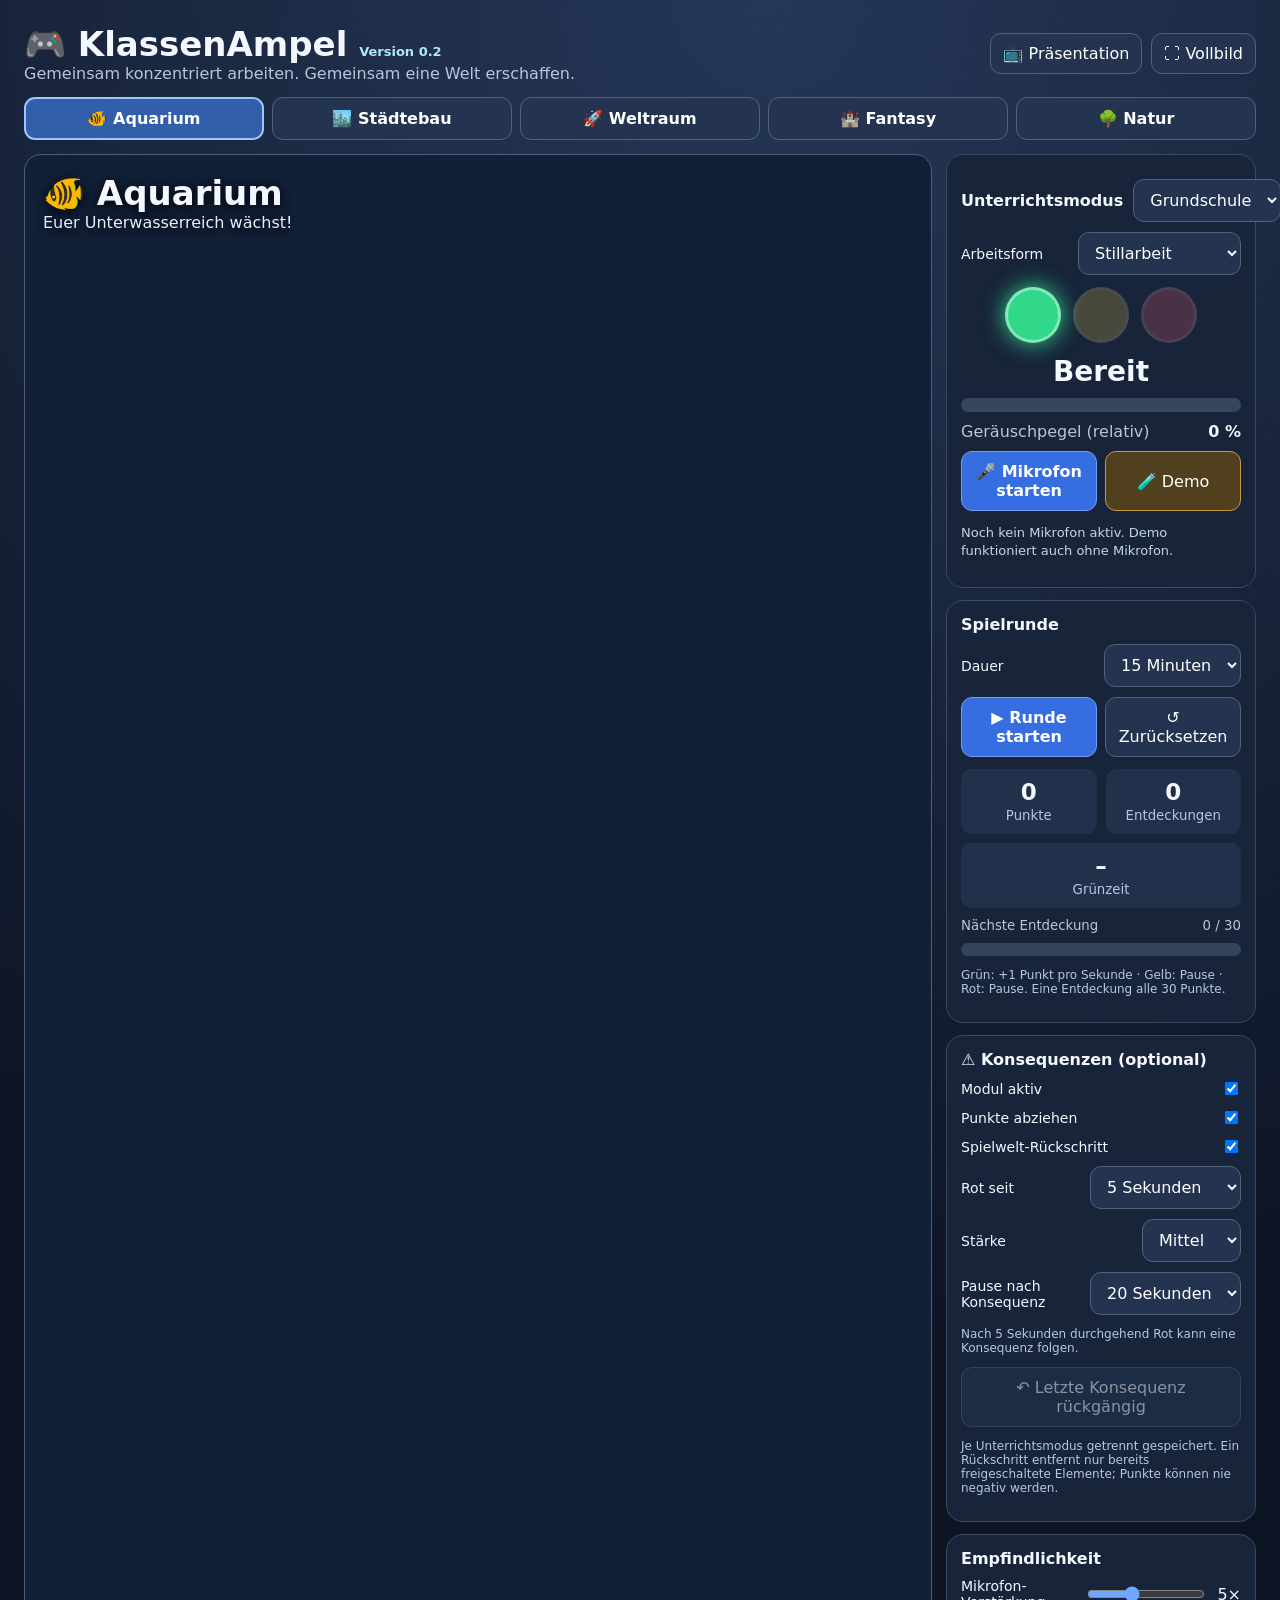
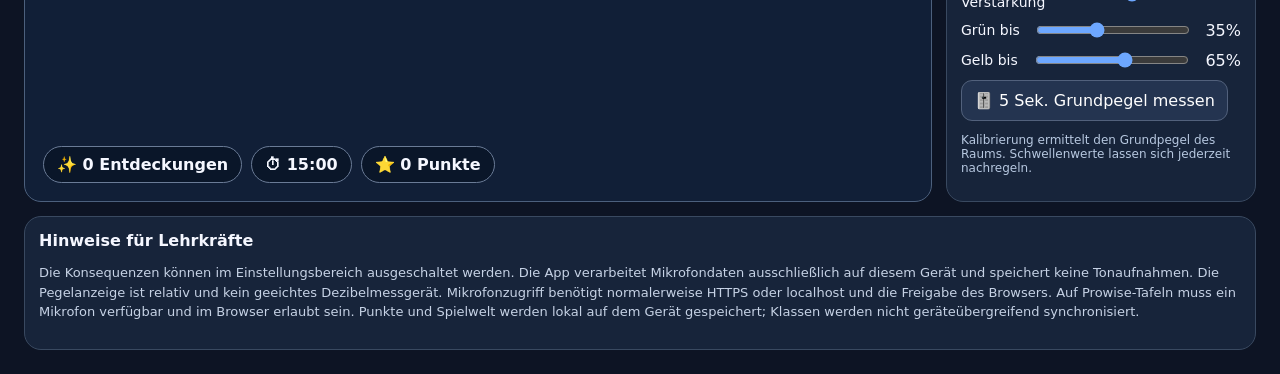
==== index.html @ 2726c71e "Add files via upload" ====
<!doctype html><html lang="de"><head><meta charset="utf-8"><meta name="viewport" content="width=device-width,initial-scale=1,viewport-fit=cover"><meta name="theme-color" content="#101a2e"><title>KlassenAmpel 0.3 – Spielwelten & Konsequenzen</title><style>
:root{font-family:system-ui,-apple-system,Segoe UI,sans-serif;color:#f5f7ff;background:#0d1424}*{box-sizing:border-box}body{margin:0;min-height:100vh;background:radial-gradient(circle at 60% 0%,#253757,#0d1424 65%)}button,select,input{font:inherit}button,select{background:#243450;border:1px solid #52617c;color:white;border-radius:11px;padding:10px 12px;cursor:pointer}button:hover{background:#34496d}button:focus-visible,select:focus-visible,input:focus-visible{outline:3px solid #f6d56d}button.primary{background:#366de0;border-color:#729cf8;font-weight:750}button:disabled{opacity:.5;cursor:default}header{display:flex;gap:12px;align-items:center;justify-content:space-between;flex-wrap:wrap;margin-bottom:14px}h1{margin:0;font-size:clamp(23px,3vw,34px)}small,.muted{color:#b8c5db}.shell{max-width:1500px;margin:auto;padding:clamp(10px,2vw,24px)}.toolbar,.settings,.stats{display:flex;align-items:center;gap:9px;flex-wrap:wrap}.panel{background:#17243a;border:1px solid #394960;border-radius:17px;padding:14px}.layout{display:grid;grid-template-columns:minmax(0,1fr) 310px;gap:14px}.world{position:relative;min-height:440px;overflow:hidden;background:#111f37;border-radius:17px;border:1px solid #4c607d}.world canvas{width:100%;height:100%;position:absolute;inset:0}.overlay{position:absolute;inset:0;pointer-events:none;display:flex;justify-content:space-between;flex-direction:column;padding:18px}.world-title{font-weight:800;font-size:clamp(20px,3vw,34px);text-shadow:0 2px 12px #000}.world-sub{color:#e6edff;text-shadow:0 2px 8px #000}.hud{display:flex;gap:9px;flex-wrap:wrap}.pill{background:#091527d9;border:1px solid #6a7b96;border-radius:99px;padding:8px 13px;font-weight:700}.signal{height:14px;border-radius:20px;background:#35465f;overflow:hidden;margin:10px 0}.signal>div{height:100%;width:0%;background:#39d48d;transition:width .25s,background .25s}.lights{display:flex;gap:12px;justify-content:center;margin:12px 0}.light{height:56px;width:56px;border-radius:50%;opacity:.22;border:3px solid #ffffff66}.light.active{opacity:1;box-shadow:0 0 22px currentColor}.green{background:#31d88a;color:#31d88a}.yellow{background:#f5c447;color:#f5c447}.red{background:#ff6474;color:#ff6474}.big{font-size:28px;font-weight:850;text-align:center;margin:6px 0}.row{display:flex;justify-content:space-between;gap:10px;align-items:center;margin:10px 0}.row label{font-size:14px}.row input[type=range]{width:55%;accent-color:#6da7ff}.row select{max-width:62%}.side{display:flex;flex-direction:column;gap:12px}.stat{background:#21314b;border-radius:10px;padding:10px;flex:1;min-width:90px;text-align:center}.stat b{font-size:23px;display:block}.progress{height:13px;background:#34445f;border-radius:20px;overflow:hidden}.progress div{height:100%;background:linear-gradient(90deg,#3acfa3,#f3d16b);transition:width .3s}.footer{margin-top:14px}.notice{font-size:13px;color:#c6d2e5;line-height:1.5}.hidden{display:none!important}.mode-tag{font-size:13px;color:#aee8ff}.flex{display:flex;gap:8px;flex-wrap:wrap}.flex>*{flex:1}#micState{font-size:13px;line-height:1.4;color:#c5d4e9}.demo{background:#51401e;border-color:#c69a45}.world-choices{display:grid;grid-template-columns:repeat(5,minmax(0,1fr));gap:8px;margin-bottom:14px}.world-choices button{padding:10px 5px;font-weight:700}.world-choices button.selected{background:#325eaa;border:2px solid #9dc6ff}.hint{font-size:12px;color:#b7c8e0}body.projector .shell{max-width:none}body.projector .side,body.projector .world-choices,body.projector header .muted,body.projector .footer{display:none}body.projector .layout{grid-template-columns:1fr}body.projector .world{height:calc(100vh - 140px);min-height:320px}body.projector header{margin-bottom:10px}@media(max-width:800px){.layout{grid-template-columns:1fr}.world{min-height:420px}.world-choices{grid-template-columns:repeat(3,1fr)}.shell{padding:10px}}@media(max-width:440px){.world{min-height:340px}.world-choices{grid-template-columns:repeat(2,1fr)}.light{height:43px;width:43px}.panel{padding:11px}}
</style></head><body><main class="shell"><header><div><h1>🎮 KlassenAmpel <span class="mode-tag">Version 0.2</span></h1><div class="muted">Gemeinsam konzentriert arbeiten. Gemeinsam eine Welt erschaffen.</div></div><div class="toolbar"><button id="projector">📺 Präsentation</button><button id="fullscreen">⛶ Vollbild</button></div></header>
<nav class="world-choices" aria-label="Spielwelt wählen"><button data-world="aquarium">🐠 Aquarium</button><button data-world="city">🏙️ Städtebau</button><button data-world="space">🚀 Weltraum</button><button data-world="fantasy">🏰 Fantasy</button><button data-world="nature">🌳 Natur</button></nav>
<div class="layout"><section class="world" aria-label="Animierte Spielwelt"><canvas id="scene"></canvas><div class="overlay"><div><div class="world-title" id="worldTitle">🐠 Aquarium</div><div class="world-sub" id="worldDesc">Euer Unterwasserreich wächst!</div></div><div class="hud"><div class="pill" id="worldProgress">✨ 0 Entdeckungen</div><div class="pill" id="timeLeft">⏱ 15:00</div><div class="pill" id="pointsBadge">⭐ 0 Punkte</div></div></div></section>
<aside class="side"><section class="panel"><div class="row"><strong>Unterrichtsmodus</strong><select id="age"><option value="primary">Grundschule</option><option value="college">Berufskolleg</option></select></div><div class="row"><label for="work">Arbeitsform</label><select id="work"><option value="silent">Stillarbeit</option><option value="pair">Partnerarbeit</option><option value="group">Gruppenarbeit</option></select></div><div class="lights" aria-label="Lautstärkeampel"><div class="light green active" id="green"></div><div class="light yellow" id="yellow"></div><div class="light red" id="red"></div></div><div class="big" id="status" aria-live="polite">Bereit</div><div class="signal"><div id="meter"></div></div><div class="row"><span class="muted">Geräuschpegel (relativ)</span><strong id="level">0 %</strong></div><div class="flex"><button class="primary" id="start">🎤 Mikrofon starten</button><button id="demo" class="demo">🧪 Demo</button></div><p id="micState">Noch kein Mikrofon aktiv. Demo funktioniert auch ohne Mikrofon.</p></section>
<section class="panel"><strong>Spielrunde</strong><div class="row"><label for="duration">Dauer</label><select id="duration"><option value="5">5 Minuten</option><option value="10">10 Minuten</option><option value="15" selected>15 Minuten</option><option value="20">20 Minuten</option><option value="30">30 Minuten</option><option value="45">45 Minuten</option><option value="60">60 Minuten</option></select></div><div class="flex"><button class="primary" id="play">▶ Runde starten</button><button id="reset">↺ Zurücksetzen</button></div><div class="stats" style="margin-top:12px"><div class="stat"><b id="score">0</b><small>Punkte</small></div><div class="stat"><b id="items">0</b><small>Entdeckungen</small></div><div class="stat"><b id="greenPct">–</b><small>Grünzeit</small></div></div><div class="row"><small>Nächste Entdeckung</small><small id="next">0 / 30</small></div><div class="progress"><div id="progress"></div></div><p class="hint">Grün: +1 Punkt pro Sekunde · Gelb: Pause · Rot: Pause. Eine Entdeckung alle 30 Punkte.</p></section>
<section class="panel"><strong>⚠️ Konsequenzen (optional)</strong><div class="row"><label for="penEnabled">Modul aktiv</label><input type="checkbox" id="penEnabled" checked></div><div class="row"><label for="penPoints">Punkte abziehen</label><input type="checkbox" id="penPoints" checked></div><div class="row"><label for="penWorld">Spielwelt-Rückschritt</label><input type="checkbox" id="penWorld" checked></div><div class="row"><label for="penDelay">Rot seit</label><select id="penDelay"><option value="3">3 Sekunden</option><option value="5" selected>5 Sekunden</option><option value="10">10 Sekunden</option></select></div><div class="row"><label for="penStrength">Stärke</label><select id="penStrength"><option value="mild">Mild</option><option value="medium" selected>Mittel</option><option value="strong">Streng</option></select></div><div class="row"><label for="penCooldown">Pause nach Konsequenz</label><select id="penCooldown"><option value="10">10 Sekunden</option><option value="20" selected>20 Sekunden</option><option value="30">30 Sekunden</option></select></div><p class="hint" id="penStatus" aria-live="polite">Nach 5 Sekunden Rot kann eine Konsequenz folgen.</p><button id="undoPenalty" disabled>↶ Letzte Konsequenz rückgängig</button><p class="hint">Je Unterrichtsmodus getrennt gespeichert. Ein Rückschritt entfernt nur bereits freigeschaltete Elemente; Punkte können nie negativ werden.</p></section><section class="panel"><strong>Empfindlichkeit</strong><div class="row"><label for="sensitivity">Mikrofon-Verstärkung</label><input id="sensitivity" type="range" min="1" max="12" step=".5" value="5"><span id="sensVal">5×</span></div><div class="row"><label for="threshold">Grün bis</label><input id="threshold" type="range" min="10" max="75" value="35"><span id="thVal">35%</span></div><div class="row"><label for="yellowLimit">Gelb bis</label><input id="yellowLimit" type="range" min="20" max="95" value="65"><span id="yellowVal">65%</span></div><button id="calibrate">🎚️ 5 Sek. Grundpegel messen</button><p class="hint" id="calibration">Kalibrierung ermittelt den Grundpegel des Raums. Schwellenwerte lassen sich jederzeit nachregeln.</p></section></aside></div>
<div class="footer panel"><strong>Hinweise für Lehrkräfte</strong><p class="notice">Die Konsequenzen können im Einstellungsbereich ausgeschaltet werden. Die App verarbeitet Mikrofondaten ausschließlich auf diesem Gerät und speichert keine Tonaufnahmen. Die Pegelanzeige ist relativ und kein geeichtes Dezibelmessgerät. Mikrofonzugriff benötigt normalerweise HTTPS oder localhost und die Freigabe des Browsers. Auf Prowise-Tafeln muss ein Mikrofon verfügbar und im Browser erlaubt sein. Punkte und Spielwelt werden lokal auf dem Gerät gespeichert; Klassen werden nicht geräteübergreifend synchronisiert.</p></div></main>
<script>
(()=>{'use strict';const $=id=>document.getElementById(id);const names={aquarium:['🐠 Aquarium','Euer Unterwasserreich wächst!'],city:['🏙️ Städtebau','Errichtet gemeinsam eine Stadt!'],space:['🚀 Weltraum','Erkundet die Galaxie!'],fantasy:['🏰 Fantasy','Baut ein magisches Königreich!'],nature:['🌳 Natur','Lasst einen Wald entstehen!']};const symbols={aquarium:['🐟','🐠','🪸','🐡','🐚','🪼','🐬','🦀'],city:['🏠','🏢','🏬','🏡','🏭','🏫','🏥','🏙️'],space:['⭐','🪐','🚀','🛰️','🌕','☄️','👽','🌟'],fantasy:['🌲','🏰','🧙','🐉','🦄','🗡️','🛡️','✨'],nature:['🌱','🌷','🌳','🍄','🦋','🐿️','🌻','🦊']};let state={world:'aquarium',age:'primary',work:'silent',score:0,remaining:900,running:false,level:0,signal:'green',greenSeconds:0,elapsed:0};try{const saved=JSON.parse(localStorage.getItem('klassenampel-v02')||'{}');if(names[saved.world])state.world=saved.world;if(['primary','college'].includes(saved.age))state.age=saved.age;if(['silent','pair','group'].includes(saved.work))state.work=saved.work;if(Number.isFinite(saved.score)&&saved.score>=0)state.score=Math.min(999999,saved.score)}catch{}let penaltyProfiles={primary:{},college:{}};try{const x=JSON.parse(localStorage.getItem('klassenampel-penalties-v03')||'{}');for(const k of ['primary','college'])if(x[k]&&typeof x[k]==='object')penaltyProfiles[k]=x[k]}catch{}let redDuration=0,cooldownLeft=0,lastPenalty=null;const penIds=['penEnabled','penPoints','penWorld','penDelay','penStrength','penCooldown'];function penConfig(){return {enabled:$('penEnabled').checked,points:$('penPoints').checked,world:$('penWorld').checked,delay:+$('penDelay').value,strength:$('penStrength').value,cooldown:+$('penCooldown').value}}function loadPenalty(){const p={enabled:true,points:true,world:true,delay:5,strength:'medium',cooldown:20,...penaltyProfiles[state.age]};$('penEnabled').checked=p.enabled;$('penPoints').checked=p.points;$('penWorld').checked=p.world;$('penDelay').value=String(p.delay);$('penStrength').value=p.strength;$('penCooldown').value=String(p.cooldown);redDuration=0;cooldownLeft=0;updatePenaltyStatus()}function updatePenaltyStatus(){const p=penConfig();$('penStatus').textContent=!p.enabled?'Konsequenzen ausgeschaltet.':cooldownLeft>0?'Schutzpause: '+Math.ceil(cooldownLeft)+' Sekunden':redDuration>0?'Rot seit '+redDuration.toFixed(1)+' / '+p.delay+' Sekunden':'Nach '+p.delay+' Sekunden durchgehend Rot kann eine Konsequenz folgen.';$('undoPenalty').disabled=!lastPenalty}function applyPenalty(){const p=penConfig();if(!p.enabled||(!p.points&&!p.world))return;const old=state.score;const amount={mild:5,medium:15,strong:30}[p.strength]||15;let loss=0;if(p.points)loss+=amount;if(p.world){const target=Math.floor(old/30);if(target>0)loss=Math.max(loss,old-(target-1)*30-29)}state.score=Math.max(0,old-loss);lastPenalty={before:old,after:state.score,world:state.world};$('penStatus').textContent='Konsequenz: −'+(old-state.score)+' Punkte';save();update()}let stream,ctx,analyser,buffer,source,demo=false,calibrating=false,calibrationValues=[],base=0,last=performance.now(),drawTime=0;const canvas=$('scene'),g=canvas.getContext('2d');function save(){try{localStorage.setItem('klassenampel-v02',JSON.stringify({world:state.world,age:state.age,work:state.work,score:state.score}))}catch{}}function clamp(n,a,b){return Math.max(a,Math.min(b,n))}function secs(s){s=Math.max(0,Math.ceil(s));return String(Math.floor(s/60)).padStart(2,'0')+':'+String(s%60).padStart(2,'0')}function thresholds(){const a=+$('threshold').value,b=+$('yellowLimit').value;return [Math.min(a,b-1),Math.max(b,a+1)]}function statusFor(l){const [a,b]=thresholds();return l<a?'green':l<b?'yellow':'red'}function setWorld(w){state.world=w;document.querySelectorAll('[data-world]').forEach(b=>{b.classList.toggle('selected',b.dataset.world===w);b.setAttribute('aria-pressed',b.dataset.world===w)});$('worldTitle').textContent=names[w][0];$('worldDesc').textContent=names[w][1];save();update()}function update(){let n=Math.floor(state.score/30),mod=state.score%30;$('score').textContent=state.score;$('items').textContent=n;$('pointsBadge').textContent='⭐ '+state.score+' Punkte';$('worldProgress').textContent='✨ '+n+' Entdeckungen';$('timeLeft').textContent='⏱ '+secs(state.remaining);$('next').textContent=mod+' / 30';$('progress').style.width=(mod/30*100)+'%';$('greenPct').textContent=state.elapsed?Math.round(state.greenSeconds/state.elapsed*100)+'%':'–';$('level').textContent=Math.round(state.level)+' %';$('meter').style.width=state.level+'%';$('meter').style.background=state.signal==='green'?'#31d88a':state.signal==='yellow'?'#f5c447':'#ff6474';['green','yellow','red'].forEach(c=>$(c).classList.toggle('active',state.signal===c));$('status').textContent=!demo&&!analyser?'Bereit':state.signal==='green'?'🟢 Gut so!':state.signal==='yellow'?'🟡 Etwas leiser':'🔴 Zu laut';$('play').textContent=state.running?'⏸ Pause':'▶ Runde starten'}function resize(){const r=canvas.getBoundingClientRect(),d=Math.min(devicePixelRatio||1,2);canvas.width=Math.max(1,Math.round(r.width*d));canvas.height=Math.max(1,Math.round(r.height*d));g.setTransform(d,0,0,d,0,0)}new ResizeObserver(resize).observe(canvas);function emoji(str,x,y,size,alpha=1){g.save();g.globalAlpha=alpha;g.font=size+'px "Apple Color Emoji","Segoe UI Emoji",sans-serif';g.textAlign='center';g.textBaseline='middle';g.fillText(str,x,y);g.restore()}function scene(t){const w=canvas.clientWidth,h=canvas.clientHeight;if(!w||!h)return;const theme=state.world,grad=g.createLinearGradient(0,0,0,h);const colors={aquarium:['#045d87','#052344'],city:['#4b72a4','#152039'],space:['#080d30','#1c1b4b'],fantasy:['#6572a4','#27375b'],nature:['#85b9c5','#226b5e']}[theme];grad.addColorStop(0,colors[0]);grad.addColorStop(1,colors[1]);g.fillStyle=grad;g.fillRect(0,0,w,h);const items=Math.min(65,Math.floor(state.score/30));if(theme==='aquarium'){g.fillStyle='#c8a978';g.fillRect(0,h*.87,w,h*.13);for(let i=0;i<22;i++){let x=(i*89+37)%w,y=(i*57+t*.018)%h;g.fillStyle='#b8e6ff45';g.beginPath();g.arc(x,h-y,3+(i%4),0,7);g.fill()}for(let i=0;i<items;i++){let x=35+(i*117)%(Math.max(80,w-70)),y=h*.22+((i*73)%(Math.max(70,h*.57)));emoji(symbols.aquarium[i%8],x+Math.sin(t*.001+i)*10,y+Math.cos(t*.0013+i)*6,27+(i%3)*7)}}else if(theme==='city'){g.fillStyle='#263d4d';g.fillRect(0,h*.83,w,h*.17);g.fillStyle='#48596a';g.fillRect(0,h*.91,w,18);for(let i=0;i<items;i++){let cols=Math.max(2,Math.floor(w/76)),x=42+(i%cols)*(w-84)/cols,y=h*.78-Math.floor(i/cols)*56;emoji(symbols.city[i%8],x,y,42)}for(let i=0;i<6;i++)emoji('☁️',(i*197+t*.009)%(w+100)-50,60+i%3*42,30,.65)}else if(theme==='space'){for(let i=0;i<95;i++){let x=(i*137.51)%w,y=(i*73.73)%h;g.fillStyle='rgba(255,255,255,'+(.25+.5*(.5+.5*Math.sin(t*.002+i)))+')';g.fillRect(x,y,i%9===0?2:1,i%9===0?2:1)}for(let i=0;i<items;i++){let x=45+(i*139)%Math.max(80,w-90),y=90+(i*97)%Math.max(100,h-180);emoji(symbols.space[i%8],x,y+Math.sin(t*.001+i)*5,30+(i%3)*8)}}else if(theme==='fantasy'){g.fillStyle='#2b604f';g.fillRect(0,h*.84,w,h*.16);emoji('🌙',w*.82,h*.19,68);for(let i=0;i<items;i++){let cols=Math.max(2,Math.floor(w/90)),x=40+(i%cols)*(w-80)/cols,y=h*.78-Math.floor(i/cols)*65;emoji(symbols.fantasy[i%8],x,y+Math.sin(t*.001+i)*2,40)}}else{g.fillStyle='#39794c';g.fillRect(0,h*.82,w,h*.18);emoji('☀️',w*.82,h*.16,70);for(let i=0;i<items;i++){let cols=Math.max(2,Math.floor(w/80)),x=40+(i%cols)*(w-80)/cols,y=h*.79-Math.floor(i/cols)*58;emoji(symbols.nature[i%8],x,y+Math.sin(t*.001+i)*2,38)}for(let i=0;i<5;i++)emoji('☁️',(i*215+t*.01)%(w+100)-50,65+i%2*35,35,.7)}if(state.signal==='red'&&(demo||analyser)){g.fillStyle='#ff3e4a16';g.fillRect(0,0,w,h)}else if(state.signal==='green'&&state.running){emoji('✨',w*.5+Math.sin(t*.001)*w*.28,h*.23,30,.7)}}function tick(t){const dt=Math.min(.1,(t-last)/1000);last=t;if(analyser&&buffer){analyser.getByteTimeDomainData(buffer);let sum=0;for(let i=0;i<buffer.length;i++){const v=(buffer[i]-128)/128;sum+=v*v}const rms=Math.sqrt(sum/buffer.length);let val=clamp(Math.max(0,rms-base)*100*(+$('sensitivity').value),0,100);state.level=state.level*.78+val*.22;if(calibrating)calibrationValues.push(rms)}else if(demo){state.level=clamp(48+34*Math.sin(t/1800)+13*Math.sin(t/410),0,100)}else state.level=0;state.signal=statusFor(state.level);if(state.running){const p=penConfig();cooldownLeft=Math.max(0,cooldownLeft-dt);if(p.enabled&&(demo||analyser)&&state.signal==='red'){redDuration+=dt;if(redDuration>=p.delay&&cooldownLeft<=0){applyPenalty();redDuration=0;cooldownLeft=p.cooldown}}else redDuration=0;state.remaining=Math.max(0,state.remaining-dt);state.elapsed+=dt;if(state.signal==='green'&&(demo||analyser)){state.greenSeconds+=dt;state._fraction=(state._fraction||0)+dt;if(state._fraction>=1){const pts=Math.floor(state._fraction);state.score+=pts;state._fraction-=pts;save()}}if(state.remaining<=0){state.running=false;alert('🎉 Die Runde ist beendet! Ihr habt '+state.score+' Punkte gesammelt.')}}if(t-drawTime>100){update();updatePenaltyStatus();drawTime=t}scene(t);requestAnimationFrame(tick)}async function startMic(){if(analyser){stopMic();return}try{if(!navigator.mediaDevices?.getUserMedia)throw Error('Mikrofonzugriff benötigt HTTPS oder localhost.');stopMic();stream=await navigator.mediaDevices.getUserMedia({audio:{echoCancellation:false,noiseSuppression:false,autoGainControl:false},video:false});ctx=new (window.AudioContext||window.webkitAudioContext)();await ctx.resume();source=ctx.createMediaStreamSource(stream);analyser=ctx.createAnalyser();analyser.fftSize=2048;source.connect(analyser);buffer=new Uint8Array(analyser.fftSize);demo=false;$('demo').classList.remove('demo');$('start').textContent='🎤 Mikrofon stoppen';$('micState').textContent='Mikrofon aktiv. Es werden keine Tonaufnahmen gespeichert.'}catch(e){$('micState').textContent='Mikrofon nicht verfügbar: '+e.message+' – Demo ist weiterhin möglich.';stopMic()}}function stopMic(){if(stream)stream.getTracks().forEach(t=>t.stop());stream=null;analyser=null;buffer=null;source=null;if(ctx)ctx.close().catch(()=>{});ctx=null;$('start').textContent='🎤 Mikrofon starten'}$('start').onclick=startMic;$('demo').onclick=()=>{if(analyser)stopMic();demo=!demo;$('demo').classList.toggle('demo',!demo);$('demo').textContent=demo?'🧪 Demo beenden':'🧪 Demo';$('micState').textContent=demo?'Demomodus: simulierte Lautstärke, kein Mikrofon erforderlich.':'Demo aus. Mikrofon starten, um echte Geräusche zu messen.'};$('play').onclick=()=>{if(state.remaining<=0)state.remaining=+$('duration').value*60;state.running=!state.running;if(!state.running)redDuration=0;update()};$('reset').onclick=()=>{if(!confirm('Runde und Punkte zurücksetzen?'))return;state.running=false;state.score=0;state._fraction=0;state.remaining=+$('duration').value*60;state.elapsed=0;state.greenSeconds=0;redDuration=0;cooldownLeft=0;lastPenalty=null;save();update()};$('duration').onchange=()=>{if(!state.running){state.remaining=+$('duration').value*60;update()}};$('age').value=state.age;$('work').value=state.work;$('age').onchange=()=>{state.age=$('age').value;loadPenalty();save()};$('work').onchange=()=>{state.work=$('work').value;const vals={silent:[35,65],pair:[48,78],group:[60,88]}[state.work];$('threshold').value=vals[0];$('yellowLimit').value=vals[1];refreshSliders();save()};penIds.forEach(id=>$(id).addEventListener('change',()=>{penaltyProfiles[state.age]=penConfig();try{localStorage.setItem('klassenampel-penalties-v03',JSON.stringify(penaltyProfiles))}catch{}redDuration=0;updatePenaltyStatus()}));$('undoPenalty').onclick=()=>{if(!lastPenalty)return;state.score=lastPenalty.before;lastPenalty=null;redDuration=0;cooldownLeft=20;save();update();updatePenaltyStatus()};function refreshSliders(){$('sensVal').textContent=$('sensitivity').value+'×';$('thVal').textContent=$('threshold').value+'%';$('yellowVal').textContent=$('yellowLimit').value+'%'}['sensitivity','threshold','yellowLimit'].forEach(id=>$(id).oninput=refreshSliders);$('calibrate').onclick=()=>{if(!analyser){$('calibration').textContent='Bitte zuerst das Mikrofon aktivieren.';return}if(calibrating)return;calibrating=true;calibrationValues=[];$('calibrate').disabled=true;$('calibration').textContent='Bitte 5 Sekunden normal leise bleiben …';setTimeout(()=>{calibrating=false;$('calibrate').disabled=false;if(!calibrationValues.length)return;base=calibrationValues.reduce((a,b)=>a+b,0)/calibrationValues.length*.65;$('calibration').textContent='Grundpegel ermittelt. Bitte Lautstärkegrenzen bei Bedarf nachjustieren.'},5000)};$('fullscreen').onclick=()=>{if(document.fullscreenElement)document.exitFullscreen?.();else document.documentElement.requestFullscreen?.().catch(()=>{})};$('projector').onclick=()=>{document.body.classList.toggle('projector');$('projector').textContent=document.body.classList.contains('projector')?'⚙️ Einstellungen':'📺 Präsentation'};document.querySelectorAll('[data-world]').forEach(b=>b.onclick=()=>setWorld(b.dataset.world));setWorld(state.world);loadPenalty();refreshSliders();update();requestAnimationFrame(tick)})();
</script></body></html>
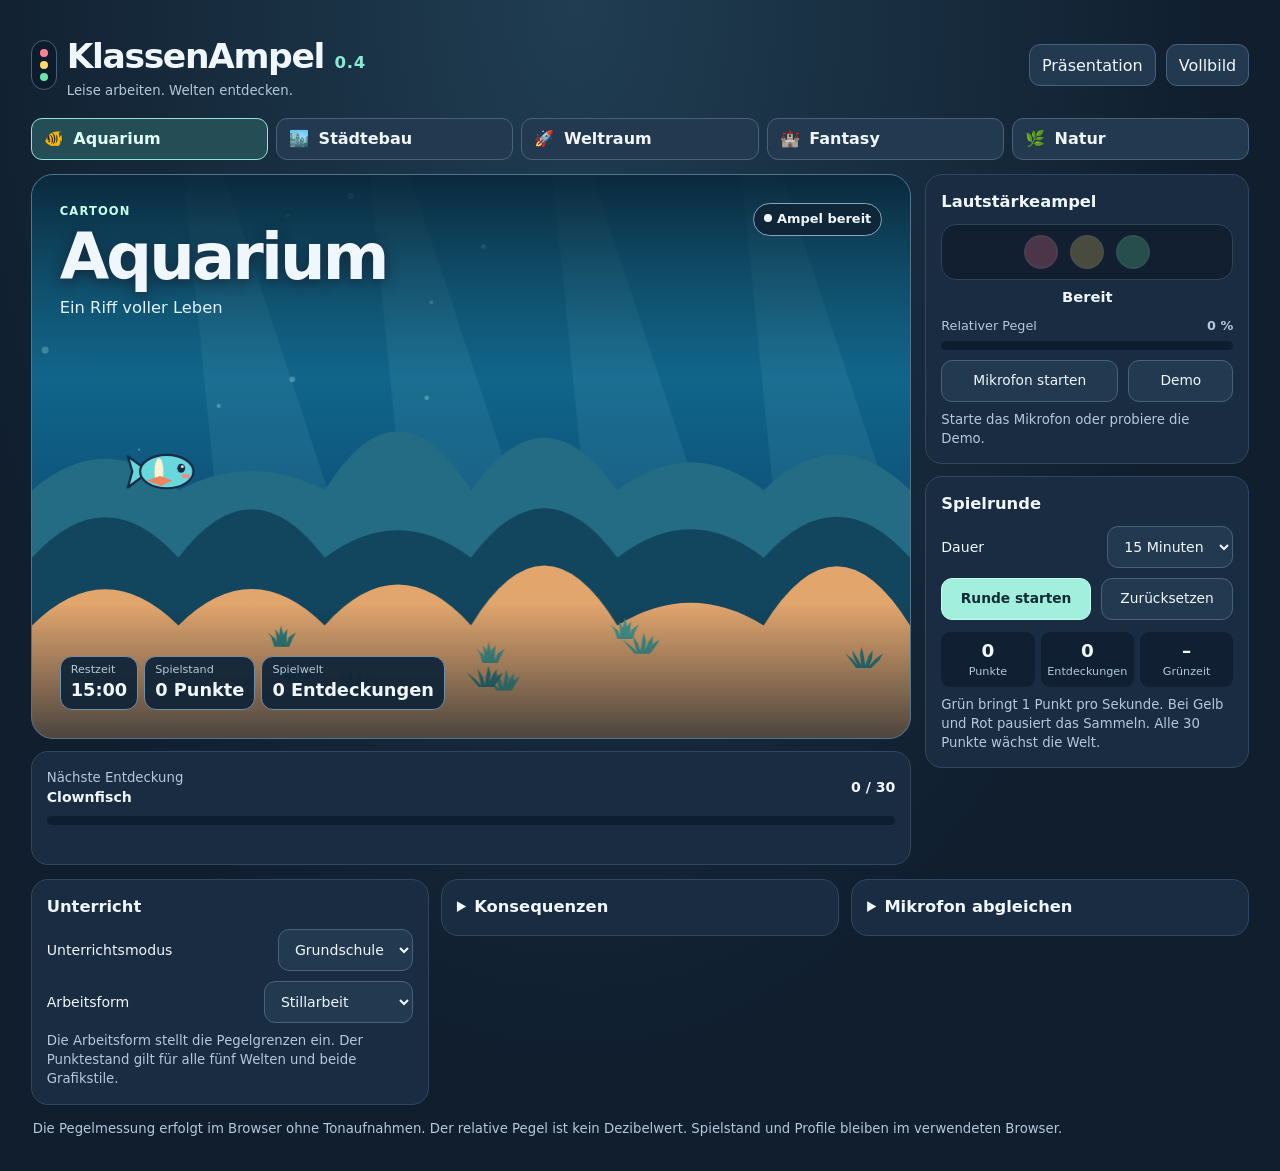
==== commit 4fc5bbc8: "Add files via upload" ====
--- a/index.html
+++ b/index.html
@@ -1,12 +1,1075 @@
-<!doctype html><html lang="de"><head><meta charset="utf-8"><meta name="viewport" content="width=device-width,initial-scale=1,viewport-fit=cover"><meta name="theme-color" content="#101a2e"><title>KlassenAmpel 0.3 – Spielwelten & Konsequenzen</title><style>
-:root{font-family:system-ui,-apple-system,Segoe UI,sans-serif;color:#f5f7ff;background:#0d1424}*{box-sizing:border-box}body{margin:0;min-height:100vh;background:radial-gradient(circle at 60% 0%,#253757,#0d1424 65%)}button,select,input{font:inherit}button,select{background:#243450;border:1px solid #52617c;color:white;border-radius:11px;padding:10px 12px;cursor:pointer}button:hover{background:#34496d}button:focus-visible,select:focus-visible,input:focus-visible{outline:3px solid #f6d56d}button.primary{background:#366de0;border-color:#729cf8;font-weight:750}button:disabled{opacity:.5;cursor:default}header{display:flex;gap:12px;align-items:center;justify-content:space-between;flex-wrap:wrap;margin-bottom:14px}h1{margin:0;font-size:clamp(23px,3vw,34px)}small,.muted{color:#b8c5db}.shell{max-width:1500px;margin:auto;padding:clamp(10px,2vw,24px)}.toolbar,.settings,.stats{display:flex;align-items:center;gap:9px;flex-wrap:wrap}.panel{background:#17243a;border:1px solid #394960;border-radius:17px;padding:14px}.layout{display:grid;grid-template-columns:minmax(0,1fr) 310px;gap:14px}.world{position:relative;min-height:440px;overflow:hidden;background:#111f37;border-radius:17px;border:1px solid #4c607d}.world canvas{width:100%;height:100%;position:absolute;inset:0}.overlay{position:absolute;inset:0;pointer-events:none;display:flex;justify-content:space-between;flex-direction:column;padding:18px}.world-title{font-weight:800;font-size:clamp(20px,3vw,34px);text-shadow:0 2px 12px #000}.world-sub{color:#e6edff;text-shadow:0 2px 8px #000}.hud{display:flex;gap:9px;flex-wrap:wrap}.pill{background:#091527d9;border:1px solid #6a7b96;border-radius:99px;padding:8px 13px;font-weight:700}.signal{height:14px;border-radius:20px;background:#35465f;overflow:hidden;margin:10px 0}.signal>div{height:100%;width:0%;background:#39d48d;transition:width .25s,background .25s}.lights{display:flex;gap:12px;justify-content:center;margin:12px 0}.light{height:56px;width:56px;border-radius:50%;opacity:.22;border:3px solid #ffffff66}.light.active{opacity:1;box-shadow:0 0 22px currentColor}.green{background:#31d88a;color:#31d88a}.yellow{background:#f5c447;color:#f5c447}.red{background:#ff6474;color:#ff6474}.big{font-size:28px;font-weight:850;text-align:center;margin:6px 0}.row{display:flex;justify-content:space-between;gap:10px;align-items:center;margin:10px 0}.row label{font-size:14px}.row input[type=range]{width:55%;accent-color:#6da7ff}.row select{max-width:62%}.side{display:flex;flex-direction:column;gap:12px}.stat{background:#21314b;border-radius:10px;padding:10px;flex:1;min-width:90px;text-align:center}.stat b{font-size:23px;display:block}.progress{height:13px;background:#34445f;border-radius:20px;overflow:hidden}.progress div{height:100%;background:linear-gradient(90deg,#3acfa3,#f3d16b);transition:width .3s}.footer{margin-top:14px}.notice{font-size:13px;color:#c6d2e5;line-height:1.5}.hidden{display:none!important}.mode-tag{font-size:13px;color:#aee8ff}.flex{display:flex;gap:8px;flex-wrap:wrap}.flex>*{flex:1}#micState{font-size:13px;line-height:1.4;color:#c5d4e9}.demo{background:#51401e;border-color:#c69a45}.world-choices{display:grid;grid-template-columns:repeat(5,minmax(0,1fr));gap:8px;margin-bottom:14px}.world-choices button{padding:10px 5px;font-weight:700}.world-choices button.selected{background:#325eaa;border:2px solid #9dc6ff}.hint{font-size:12px;color:#b7c8e0}body.projector .shell{max-width:none}body.projector .side,body.projector .world-choices,body.projector header .muted,body.projector .footer{display:none}body.projector .layout{grid-template-columns:1fr}body.projector .world{height:calc(100vh - 140px);min-height:320px}body.projector header{margin-bottom:10px}@media(max-width:800px){.layout{grid-template-columns:1fr}.world{min-height:420px}.world-choices{grid-template-columns:repeat(3,1fr)}.shell{padding:10px}}@media(max-width:440px){.world{min-height:340px}.world-choices{grid-template-columns:repeat(2,1fr)}.light{height:43px;width:43px}.panel{padding:11px}}
-</style></head><body><main class="shell"><header><div><h1>🎮 KlassenAmpel <span class="mode-tag">Version 0.2</span></h1><div class="muted">Gemeinsam konzentriert arbeiten. Gemeinsam eine Welt erschaffen.</div></div><div class="toolbar"><button id="projector">📺 Präsentation</button><button id="fullscreen">⛶ Vollbild</button></div></header>
-<nav class="world-choices" aria-label="Spielwelt wählen"><button data-world="aquarium">🐠 Aquarium</button><button data-world="city">🏙️ Städtebau</button><button data-world="space">🚀 Weltraum</button><button data-world="fantasy">🏰 Fantasy</button><button data-world="nature">🌳 Natur</button></nav>
-<div class="layout"><section class="world" aria-label="Animierte Spielwelt"><canvas id="scene"></canvas><div class="overlay"><div><div class="world-title" id="worldTitle">🐠 Aquarium</div><div class="world-sub" id="worldDesc">Euer Unterwasserreich wächst!</div></div><div class="hud"><div class="pill" id="worldProgress">✨ 0 Entdeckungen</div><div class="pill" id="timeLeft">⏱ 15:00</div><div class="pill" id="pointsBadge">⭐ 0 Punkte</div></div></div></section>
-<aside class="side"><section class="panel"><div class="row"><strong>Unterrichtsmodus</strong><select id="age"><option value="primary">Grundschule</option><option value="college">Berufskolleg</option></select></div><div class="row"><label for="work">Arbeitsform</label><select id="work"><option value="silent">Stillarbeit</option><option value="pair">Partnerarbeit</option><option value="group">Gruppenarbeit</option></select></div><div class="lights" aria-label="Lautstärkeampel"><div class="light green active" id="green"></div><div class="light yellow" id="yellow"></div><div class="light red" id="red"></div></div><div class="big" id="status" aria-live="polite">Bereit</div><div class="signal"><div id="meter"></div></div><div class="row"><span class="muted">Geräuschpegel (relativ)</span><strong id="level">0 %</strong></div><div class="flex"><button class="primary" id="start">🎤 Mikrofon starten</button><button id="demo" class="demo">🧪 Demo</button></div><p id="micState">Noch kein Mikrofon aktiv. Demo funktioniert auch ohne Mikrofon.</p></section>
-<section class="panel"><strong>Spielrunde</strong><div class="row"><label for="duration">Dauer</label><select id="duration"><option value="5">5 Minuten</option><option value="10">10 Minuten</option><option value="15" selected>15 Minuten</option><option value="20">20 Minuten</option><option value="30">30 Minuten</option><option value="45">45 Minuten</option><option value="60">60 Minuten</option></select></div><div class="flex"><button class="primary" id="play">▶ Runde starten</button><button id="reset">↺ Zurücksetzen</button></div><div class="stats" style="margin-top:12px"><div class="stat"><b id="score">0</b><small>Punkte</small></div><div class="stat"><b id="items">0</b><small>Entdeckungen</small></div><div class="stat"><b id="greenPct">–</b><small>Grünzeit</small></div></div><div class="row"><small>Nächste Entdeckung</small><small id="next">0 / 30</small></div><div class="progress"><div id="progress"></div></div><p class="hint">Grün: +1 Punkt pro Sekunde · Gelb: Pause · Rot: Pause. Eine Entdeckung alle 30 Punkte.</p></section>
-<section class="panel"><strong>⚠️ Konsequenzen (optional)</strong><div class="row"><label for="penEnabled">Modul aktiv</label><input type="checkbox" id="penEnabled" checked></div><div class="row"><label for="penPoints">Punkte abziehen</label><input type="checkbox" id="penPoints" checked></div><div class="row"><label for="penWorld">Spielwelt-Rückschritt</label><input type="checkbox" id="penWorld" checked></div><div class="row"><label for="penDelay">Rot seit</label><select id="penDelay"><option value="3">3 Sekunden</option><option value="5" selected>5 Sekunden</option><option value="10">10 Sekunden</option></select></div><div class="row"><label for="penStrength">Stärke</label><select id="penStrength"><option value="mild">Mild</option><option value="medium" selected>Mittel</option><option value="strong">Streng</option></select></div><div class="row"><label for="penCooldown">Pause nach Konsequenz</label><select id="penCooldown"><option value="10">10 Sekunden</option><option value="20" selected>20 Sekunden</option><option value="30">30 Sekunden</option></select></div><p class="hint" id="penStatus" aria-live="polite">Nach 5 Sekunden Rot kann eine Konsequenz folgen.</p><button id="undoPenalty" disabled>↶ Letzte Konsequenz rückgängig</button><p class="hint">Je Unterrichtsmodus getrennt gespeichert. Ein Rückschritt entfernt nur bereits freigeschaltete Elemente; Punkte können nie negativ werden.</p></section><section class="panel"><strong>Empfindlichkeit</strong><div class="row"><label for="sensitivity">Mikrofon-Verstärkung</label><input id="sensitivity" type="range" min="1" max="12" step=".5" value="5"><span id="sensVal">5×</span></div><div class="row"><label for="threshold">Grün bis</label><input id="threshold" type="range" min="10" max="75" value="35"><span id="thVal">35%</span></div><div class="row"><label for="yellowLimit">Gelb bis</label><input id="yellowLimit" type="range" min="20" max="95" value="65"><span id="yellowVal">65%</span></div><button id="calibrate">🎚️ 5 Sek. Grundpegel messen</button><p class="hint" id="calibration">Kalibrierung ermittelt den Grundpegel des Raums. Schwellenwerte lassen sich jederzeit nachregeln.</p></section></aside></div>
-<div class="footer panel"><strong>Hinweise für Lehrkräfte</strong><p class="notice">Die Konsequenzen können im Einstellungsbereich ausgeschaltet werden. Die App verarbeitet Mikrofondaten ausschließlich auf diesem Gerät und speichert keine Tonaufnahmen. Die Pegelanzeige ist relativ und kein geeichtes Dezibelmessgerät. Mikrofonzugriff benötigt normalerweise HTTPS oder localhost und die Freigabe des Browsers. Auf Prowise-Tafeln muss ein Mikrofon verfügbar und im Browser erlaubt sein. Punkte und Spielwelt werden lokal auf dem Gerät gespeichert; Klassen werden nicht geräteübergreifend synchronisiert.</p></div></main>
+<!doctype html>
+<html lang="de">
+<head>
+  <meta charset="utf-8">
+  <meta name="viewport" content="width=device-width, initial-scale=1">
+  <meta name="theme-color" content="#102337">
+  <title>KlassenAmpel 0.4</title>
+  <style>
+:root {
+  color-scheme: dark;
+  font: 16px/1.45 "Geist", "Segoe UI", system-ui, sans-serif;
+  color: #f0f7fc;
+  background: #101e2e;
+  --line: #314761;
+  --panel: #192c42;
+  --muted: #b3c9dc;
+  --aqua: #8aead7;
+  --red: #ff8194;
+  --yellow: #ffd76f;
+  --green: #6ee4a8;
+}
+* { box-sizing: border-box; }
+[hidden] { display: none !important; }
+body { margin: 0; background: radial-gradient(ellipse at 45% 0, #203d52 0, transparent 65%); min-height: 100vh; }
+main { max-width: 1510px; margin: auto; padding: clamp(12px,2.4vw,34px); }
+button,select { font: inherit; color: inherit; min-height: 42px; }
+button,select {
+  border: 1px solid #48627a; border-radius: 11px; background: #233950;
+  padding: 8px 12px; cursor: pointer;
+}
+button:hover,select:hover { background: #2f4862; }
+:focus-visible { outline: 3px solid #ffd98d; outline-offset: 2px; }
+button[aria-pressed="true"] { border-color: #8fe6d7; background: #254d55; color: #e0fff7; }
+button:disabled,select:disabled { opacity: .64; cursor: default; }
+.primary { background: #a1efdc; color: #112b35; border-color: #c1ffef; font-weight: 750; }
+.primary:hover { background: #c2ffed; }
+h1,h2,p { margin: 0; }
+h1 { font-size: clamp(1.5rem,3.2vw,2.16rem); letter-spacing: -.04em; }
+h1 small { font-size: .48em; color: var(--aqua); letter-spacing: .04em; }
+.masthead,.brand,.actions,.row { display: flex; align-items: center; gap: 10px; }
+.masthead,.row { justify-content: space-between; }
+.masthead { gap: 14px; margin-bottom: 18px; flex-wrap: wrap; }
+.brand p,.hint,footer { color: var(--muted); font-size: .83rem; }
+.brand-lights { display: flex; flex-direction: column; background: #0d1c2c; padding: 8px; gap: 4px; border: 1px solid #48627a; border-radius: 14px; }
+.brand-lights i,.light { display: block; border-radius: 50%; }
+.brand-lights i { width: 8px; height: 8px; background: var(--red); }
+.brand-lights i:nth-child(2) { background: var(--yellow); }
+.brand-lights i:nth-child(3) { background: var(--green); }
+.world-choices { display: grid; grid-template-columns: repeat(5,minmax(0,1fr)); gap: 8px; margin-bottom: 14px; }
+.world-choices button { text-align: start; font-weight: 650; }
+.world-choices span { margin-right: 4px; }
+.layout { display: grid; grid-template-columns: minmax(0,1fr) minmax(280px,324px); gap: 14px; align-items: start; }
+.stage,.side { display: grid; gap: 12px; min-width: 0; }
+.world {
+  overflow: hidden; isolation: isolate; position: relative; display: flex; flex-direction: column;
+  justify-content: space-between; height: clamp(430px,53vw,565px);
+  padding: clamp(13px,2.2vw,28px); border: 1px solid #52758c;
+  border-radius: 22px; background: #135078;
+}
+.world canvas { position: absolute; inset: 0; width: 100%; height: 100%; z-index: -2; }
+.world::before { content: ""; position: absolute; inset: 0; z-index: -1; pointer-events: none;
+  background: linear-gradient(180deg,#09192ad9,transparent 36%,transparent 76%,#09192ab0); }
+.world-heading { display: flex; justify-content: space-between; gap: 6px; align-items: start; }
+.style-name { font-size: .72rem; letter-spacing: .1em; text-transform: uppercase; color: #c9ffe9; font-weight: 800; }
+.world h2 { font-size: clamp(2rem,5vw,4rem); line-height: 1.04; letter-spacing: -.045em; margin-top: 4px; text-shadow: 0 3px 14px #142639; }
+.world-heading p { margin-top: 6px; color: #e0f2ff; font-size: clamp(.8rem,1.55vw,1.02rem); }
+.world-signal {
+  background: #102437ea; border: 1px solid #85a5bd; border-radius: 999px;
+  padding: 6px 10px; white-space: nowrap; font-weight: 750; font-size: .81rem;
+}
+.world-signal::before { content: ""; display: inline-block; width: .6em; height: .6em; border-radius: 50%; background: currentColor; margin-right: .4em; vertical-align: .08em; }
+[data-signal="red"] { color: var(--red); --fill: var(--red); }
+[data-signal="yellow"] { color: var(--yellow); --fill: var(--yellow); }
+[data-signal="green"] { color: var(--green); --fill: var(--green); }
+.hud { display: flex; flex-wrap: wrap; gap: 6px; font-variant-numeric: tabular-nums; }
+.hud div { padding: 5px 10px; background: #102437ee; border: 1px solid #718fa7; border-radius: 12px; }
+.hud span,.stats span { display: block; color: var(--muted); font-size: .7rem; }
+.hud strong { font-size: clamp(.79rem,2.2vw,1.11rem); }
+.pixel .world { border-radius: 5px; }
+.pixel .world canvas { image-rendering: pixelated; }
+.pixel .world h2,.pixel .hud strong,.pixel .style-name { font-family: "IBM Plex Mono", Consolas, monospace; letter-spacing: -.06em; }
+.pixel .hud div,.pixel .world-signal { border-radius: 2px; }
+.panel,.discovery { background: var(--panel); border: 1px solid var(--line); border-radius: 17px; padding: 15px; min-width: 0; }
+.panel h2,summary { font-size: 1.02rem; font-weight: 750; }
+.row { margin-top: 10px; font-size: .88rem; }
+.panel .row select { max-width: 61%; }
+.actions { flex-wrap: wrap; }
+.input-actions,.demo-controls { margin-top: 10px; }
+.input-actions > button,.demo-controls > button { flex: 1 1 auto; font-size: .86rem; }
+.lights { display: flex; gap: 12px; justify-content: center; background: #111f30; border: 1px solid #2e4358; border-radius: 15px; padding: 10px; margin: 10px 0 6px; }
+.light { width: 34px; height: 34px; background: currentColor; opacity: .24; border: 2px solid #ffffff36; }
+.light.active { opacity: 1; box-shadow: 0 0 13px currentColor; }
+#red { color: var(--red); } #yellow { color: var(--yellow); } #green { color: var(--green); }
+#status { text-align: center; font-size: .92rem; font-weight: 750; }
+.reading { color: var(--muted); font-size: .8rem; margin-bottom: 5px; }
+progress { display: block; width: 100%; height: 9px; border: 0; border-radius: 9px; overflow: hidden; background: #0c1e30; accent-color: var(--fill,#8aead7); }
+progress::-webkit-progress-bar { background: #0c1e30; }
+progress::-webkit-progress-value { background: var(--fill,#8aead7); border-radius: 9px; }
+progress::-moz-progress-bar { background: var(--fill,#8aead7); border-radius: 9px; }
+.discovery .row { margin: 0 0 8px; }
+#nextItem,.stats strong { display: block; }
+#next { white-space: nowrap; }
+#announcement { margin-top: 7px; min-height: 1.28em; color: #d7f6ed; font-size: .85rem; }
+.hint { margin-top: 8px; }
+#discoveryTitle { margin: 0; }
+.stats { display: grid; grid-template-columns: repeat(3,1fr); gap: 6px; text-align: center; margin-top: 12px; }
+.stats div { background: #101f31; border-radius: 9px; padding: 6px 3px; }
+.stats strong { font-size: 1.15rem; font-variant-numeric: tabular-nums; }
+.settings { display: grid; grid-template-columns: repeat(3,minmax(0,1fr)); align-items: start; gap: 12px; margin-top: 14px; }
+summary { cursor: pointer; min-height: 25px; }
+input { accent-color: #a1efdc; }
+input[type=checkbox] { width: 20px; height: 20px; }
+input[type=range] { width: 100%; }
+.slider { display: flex; justify-content: space-between; margin-top: 10px; font-size: .88rem; }
+#undoPenalty,#calibrate { margin-top: 8px; }
+footer { margin: 14px 2px 2px; }
+.projector main { max-width: none; }
+.projector .side,.projector nav,.projector .settings,.projector footer,.projector .masthead p { display: none; }
+.projector .layout { grid-template-columns: 1fr; }
+.projector .world { height: calc(100dvh - 190px); min-height: 330px; }
+@media (max-width: 850px) {
+  .layout { grid-template-columns: 1fr; }
+  .side { grid-template-columns: repeat(2,minmax(0,1fr)); }
+  .world { height: clamp(370px,58vw,490px); }
+  .settings { grid-template-columns: repeat(2,minmax(0,1fr)); }
+}
+@media (max-width: 575px) {
+  .side,.settings { grid-template-columns: 1fr; }
+  .world-choices { grid-template-columns: repeat(3,minmax(0,1fr)); gap: 6px; }
+  .world-choices button { font-size: .79rem; padding-inline: 5px; text-align: center; }
+  .world-choices span { margin: 0; }
+  .world { height: 345px; border-radius: 15px; }
+  .masthead { margin-bottom: 12px; }
+}
+</style>
+</head>
+<body>
+<main>
+  <header class="masthead">
+    <div class="brand">
+      <span class="brand-lights" aria-hidden="true"><i></i><i></i><i></i></span>
+      <div><h1>KlassenAmpel <small>0.4</small></h1><p>Leise arbeiten. Welten entdecken.</p></div>
+    </div>
+    <div class="actions">
+      <button id="projector" aria-pressed="false">Präsentation</button>
+      <button id="fullscreen">Vollbild</button>
+    </div>
+  </header>
+
+  <nav aria-label="Spielwelt wählen" class="world-choices">
+    <button data-world="aquarium"><span aria-hidden="true">🐠</span> Aquarium</button>
+    <button data-world="city"><span aria-hidden="true">🏙️</span> Städtebau</button>
+    <button data-world="space"><span aria-hidden="true">🚀</span> Weltraum</button>
+    <button data-world="fantasy"><span aria-hidden="true">🏰</span> Fantasy</button>
+    <button data-world="nature"><span aria-hidden="true">🌿</span> Natur</button>
+  </nav>
+
+  <div class="layout">
+    <div class="stage">
+      <section class="world" aria-labelledby="worldTitle">
+        <canvas id="scene" aria-hidden="true"></canvas>
+        <div class="world-heading">
+          <div>
+            <div id="styleName" class="style-name">Cartoon</div>
+            <h2 id="worldTitle">Aquarium</h2>
+            <p id="worldDesc">Ein Riff voller Leben</p>
+          </div>
+          <div id="worldSignal" class="world-signal" data-signal="idle">Ampel bereit</div>
+        </div>
+        <div class="hud">
+          <div><span>Restzeit</span><strong id="timeLeft">15:00</strong></div>
+          <div><span>Spielstand</span><strong id="pointsBadge">0 Punkte</strong></div>
+          <div><span>Spielwelt</span><strong id="worldProgress">0 Entdeckungen</strong></div>
+        </div>
+      </section>
+      <section class="discovery" aria-labelledby="discoveryTitle">
+        <div class="row">
+          <div><span id="discoveryTitle" class="hint">Nächste Entdeckung</span><strong id="nextItem">Clownfisch</strong></div>
+          <strong id="next">0 / 30</strong>
+        </div>
+        <progress id="progress" value="0" max="30" aria-labelledby="discoveryTitle"></progress>
+        <p id="announcement" aria-live="polite"></p>
+      </section>
+    </div>
+
+    <aside class="side" aria-label="Steuerung">
+      <section class="panel" aria-labelledby="ampelTitle">
+        <h2 id="ampelTitle">Lautstärkeampel</h2>
+        <div class="lights" aria-hidden="true">
+          <i class="light" id="red"></i><i class="light" id="yellow"></i><i class="light" id="green"></i>
+        </div>
+        <p id="status" aria-live="polite">Bereit</p>
+        <div class="row reading"><label for="meter">Relativer Pegel</label><strong id="level">0 %</strong></div>
+        <progress id="meter" value="0" max="100"></progress>
+        <div class="actions input-actions">
+          <button id="start">Mikrofon starten</button>
+          <button id="demo" aria-pressed="false">Demo</button>
+        </div>
+        <p id="micState" class="hint" aria-live="polite">Starte das Mikrofon oder probiere die Demo.</p>
+        <div id="demoControls" class="actions demo-controls" aria-label="Demofarbe wählen" hidden>
+          <button data-demo="green">Grün</button><button data-demo="yellow">Gelb</button><button data-demo="red">Rot</button>
+        </div>
+      </section>
+
+      <section class="panel" aria-labelledby="roundTitle">
+        <h2 id="roundTitle">Spielrunde</h2>
+        <div class="row"><label for="duration">Dauer</label>
+          <select id="duration">
+            <option value="5">5 Minuten</option><option value="10">10 Minuten</option>
+            <option value="15" selected>15 Minuten</option><option value="20">20 Minuten</option>
+            <option value="30">30 Minuten</option><option value="45">45 Minuten</option><option value="60">60 Minuten</option>
+          </select>
+        </div>
+        <div class="actions input-actions">
+          <button class="primary" id="play">Runde starten</button><button id="reset">Zurücksetzen</button>
+        </div>
+        <div class="stats"><div><strong id="score">0</strong><span>Punkte</span></div>
+          <div><strong id="items">0</strong><span>Entdeckungen</span></div>
+          <div><strong id="greenPct">–</strong><span>Grünzeit</span></div>
+        </div>
+        <p class="hint">Grün bringt 1 Punkt pro Sekunde. Bei Gelb und Rot pausiert das Sammeln. Alle 30 Punkte wächst die Welt.</p>
+      </section>
+    </aside>
+  </div>
+
+  <div class="settings">
+    <section class="panel" aria-labelledby="teachingTitle">
+      <h2 id="teachingTitle">Unterricht</h2>
+      <div class="row"><label for="age">Unterrichtsmodus</label>
+        <select id="age"><option value="primary">Grundschule</option><option value="college">Berufskolleg</option></select>
+      </div>
+      <div class="row"><label for="work">Arbeitsform</label>
+        <select id="work"><option value="silent">Stillarbeit</option><option value="pair">Partnerarbeit</option><option value="group">Gruppenarbeit</option></select>
+      </div>
+      <p class="hint">Die Arbeitsform stellt die Pegelgrenzen ein. Der Punktestand gilt für alle fünf Welten und beide Grafikstile.</p>
+    </section>
+
+    <details class="panel">
+      <summary>Konsequenzen</summary>
+      <div class="row"><label for="penEnabled">Modul aktiv</label><input type="checkbox" id="penEnabled" checked></div>
+      <div class="row"><label for="penPoints">Punkte abziehen</label><input type="checkbox" id="penPoints" checked></div>
+      <div class="row"><label for="penWorld">Spielwelt-Rückschritt</label><input type="checkbox" id="penWorld" checked></div>
+      <div class="row"><label for="penDelay">Durchgehend Rot</label><select id="penDelay"><option value="3">3 Sekunden</option><option value="5" selected>5 Sekunden</option><option value="10">10 Sekunden</option></select></div>
+      <div class="row"><label for="penStrength">Stärke</label><select id="penStrength"><option value="mild">Mild · 5 Punkte</option><option value="medium" selected>Mittel · 15 Punkte</option><option value="strong">Streng · 30 Punkte</option></select></div>
+      <div class="row"><label for="penCooldown">Schutzpause</label><select id="penCooldown"><option value="10">10 Sekunden</option><option value="20" selected>20 Sekunden</option><option value="30">30 Sekunden</option></select></div>
+      <p id="penStatus" class="hint"></p>
+      <button id="undoPenalty" disabled>Letzte Konsequenz rückgängig</button>
+      <p class="hint">Die Einstellungen werden je Unterrichtsmodus gespeichert. Für den Weltrückschritt kann der Abzug höher ausfallen.</p>
+    </details>
+
+    <details class="panel">
+      <summary>Mikrofon abgleichen</summary>
+      <label class="slider" for="sensitivity">Verstärkung <span id="sensVal">5×</span></label>
+      <input id="sensitivity" type="range" min="1" max="12" step=".5" value="5">
+      <label class="slider" for="threshold">Grün bis <span id="thVal">35 %</span></label>
+      <input id="threshold" type="range" min="10" max="75" value="35">
+      <label class="slider" for="yellowLimit">Gelb bis <span id="yellowVal">65 %</span></label>
+      <input id="yellowLimit" type="range" min="20" max="95" value="65">
+      <button id="calibrate">5 Sek. Grundpegel messen</button>
+      <p id="calibration" class="hint" aria-live="polite">Passe die Pegelgrenzen bei Bedarf an den Raum an.</p>
+    </details>
+  </div>
+  <footer>Die Pegelmessung erfolgt im Browser ohne Tonaufnahmen. Der relative Pegel ist kein Dezibelwert. Spielstand und Profile bleiben im verwendeten Browser.</footer>
+</main>
 <script>
-(()=>{'use strict';const $=id=>document.getElementById(id);const names={aquarium:['🐠 Aquarium','Euer Unterwasserreich wächst!'],city:['🏙️ Städtebau','Errichtet gemeinsam eine Stadt!'],space:['🚀 Weltraum','Erkundet die Galaxie!'],fantasy:['🏰 Fantasy','Baut ein magisches Königreich!'],nature:['🌳 Natur','Lasst einen Wald entstehen!']};const symbols={aquarium:['🐟','🐠','🪸','🐡','🐚','🪼','🐬','🦀'],city:['🏠','🏢','🏬','🏡','🏭','🏫','🏥','🏙️'],space:['⭐','🪐','🚀','🛰️','🌕','☄️','👽','🌟'],fantasy:['🌲','🏰','🧙','🐉','🦄','🗡️','🛡️','✨'],nature:['🌱','🌷','🌳','🍄','🦋','🐿️','🌻','🦊']};let state={world:'aquarium',age:'primary',work:'silent',score:0,remaining:900,running:false,level:0,signal:'green',greenSeconds:0,elapsed:0};try{const saved=JSON.parse(localStorage.getItem('klassenampel-v02')||'{}');if(names[saved.world])state.world=saved.world;if(['primary','college'].includes(saved.age))state.age=saved.age;if(['silent','pair','group'].includes(saved.work))state.work=saved.work;if(Number.isFinite(saved.score)&&saved.score>=0)state.score=Math.min(999999,saved.score)}catch{}let penaltyProfiles={primary:{},college:{}};try{const x=JSON.parse(localStorage.getItem('klassenampel-penalties-v03')||'{}');for(const k of ['primary','college'])if(x[k]&&typeof x[k]==='object')penaltyProfiles[k]=x[k]}catch{}let redDuration=0,cooldownLeft=0,lastPenalty=null;const penIds=['penEnabled','penPoints','penWorld','penDelay','penStrength','penCooldown'];function penConfig(){return {enabled:$('penEnabled').checked,points:$('penPoints').checked,world:$('penWorld').checked,delay:+$('penDelay').value,strength:$('penStrength').value,cooldown:+$('penCooldown').value}}function loadPenalty(){const p={enabled:true,points:true,world:true,delay:5,strength:'medium',cooldown:20,...penaltyProfiles[state.age]};$('penEnabled').checked=p.enabled;$('penPoints').checked=p.points;$('penWorld').checked=p.world;$('penDelay').value=String(p.delay);$('penStrength').value=p.strength;$('penCooldown').value=String(p.cooldown);redDuration=0;cooldownLeft=0;updatePenaltyStatus()}function updatePenaltyStatus(){const p=penConfig();$('penStatus').textContent=!p.enabled?'Konsequenzen ausgeschaltet.':cooldownLeft>0?'Schutzpause: '+Math.ceil(cooldownLeft)+' Sekunden':redDuration>0?'Rot seit '+redDuration.toFixed(1)+' / '+p.delay+' Sekunden':'Nach '+p.delay+' Sekunden durchgehend Rot kann eine Konsequenz folgen.';$('undoPenalty').disabled=!lastPenalty}function applyPenalty(){const p=penConfig();if(!p.enabled||(!p.points&&!p.world))return;const old=state.score;const amount={mild:5,medium:15,strong:30}[p.strength]||15;let loss=0;if(p.points)loss+=amount;if(p.world){const target=Math.floor(old/30);if(target>0)loss=Math.max(loss,old-(target-1)*30-29)}state.score=Math.max(0,old-loss);lastPenalty={before:old,after:state.score,world:state.world};$('penStatus').textContent='Konsequenz: −'+(old-state.score)+' Punkte';save();update()}let stream,ctx,analyser,buffer,source,demo=false,calibrating=false,calibrationValues=[],base=0,last=performance.now(),drawTime=0;const canvas=$('scene'),g=canvas.getContext('2d');function save(){try{localStorage.setItem('klassenampel-v02',JSON.stringify({world:state.world,age:state.age,work:state.work,score:state.score}))}catch{}}function clamp(n,a,b){return Math.max(a,Math.min(b,n))}function secs(s){s=Math.max(0,Math.ceil(s));return String(Math.floor(s/60)).padStart(2,'0')+':'+String(s%60).padStart(2,'0')}function thresholds(){const a=+$('threshold').value,b=+$('yellowLimit').value;return [Math.min(a,b-1),Math.max(b,a+1)]}function statusFor(l){const [a,b]=thresholds();return l<a?'green':l<b?'yellow':'red'}function setWorld(w){state.world=w;document.querySelectorAll('[data-world]').forEach(b=>{b.classList.toggle('selected',b.dataset.world===w);b.setAttribute('aria-pressed',b.dataset.world===w)});$('worldTitle').textContent=names[w][0];$('worldDesc').textContent=names[w][1];save();update()}function update(){let n=Math.floor(state.score/30),mod=state.score%30;$('score').textContent=state.score;$('items').textContent=n;$('pointsBadge').textContent='⭐ '+state.score+' Punkte';$('worldProgress').textContent='✨ '+n+' Entdeckungen';$('timeLeft').textContent='⏱ '+secs(state.remaining);$('next').textContent=mod+' / 30';$('progress').style.width=(mod/30*100)+'%';$('greenPct').textContent=state.elapsed?Math.round(state.greenSeconds/state.elapsed*100)+'%':'–';$('level').textContent=Math.round(state.level)+' %';$('meter').style.width=state.level+'%';$('meter').style.background=state.signal==='green'?'#31d88a':state.signal==='yellow'?'#f5c447':'#ff6474';['green','yellow','red'].forEach(c=>$(c).classList.toggle('active',state.signal===c));$('status').textContent=!demo&&!analyser?'Bereit':state.signal==='green'?'🟢 Gut so!':state.signal==='yellow'?'🟡 Etwas leiser':'🔴 Zu laut';$('play').textContent=state.running?'⏸ Pause':'▶ Runde starten'}function resize(){const r=canvas.getBoundingClientRect(),d=Math.min(devicePixelRatio||1,2);canvas.width=Math.max(1,Math.round(r.width*d));canvas.height=Math.max(1,Math.round(r.height*d));g.setTransform(d,0,0,d,0,0)}new ResizeObserver(resize).observe(canvas);function emoji(str,x,y,size,alpha=1){g.save();g.globalAlpha=alpha;g.font=size+'px "Apple Color Emoji","Segoe UI Emoji",sans-serif';g.textAlign='center';g.textBaseline='middle';g.fillText(str,x,y);g.restore()}function scene(t){const w=canvas.clientWidth,h=canvas.clientHeight;if(!w||!h)return;const theme=state.world,grad=g.createLinearGradient(0,0,0,h);const colors={aquarium:['#045d87','#052344'],city:['#4b72a4','#152039'],space:['#080d30','#1c1b4b'],fantasy:['#6572a4','#27375b'],nature:['#85b9c5','#226b5e']}[theme];grad.addColorStop(0,colors[0]);grad.addColorStop(1,colors[1]);g.fillStyle=grad;g.fillRect(0,0,w,h);const items=Math.min(65,Math.floor(state.score/30));if(theme==='aquarium'){g.fillStyle='#c8a978';g.fillRect(0,h*.87,w,h*.13);for(let i=0;i<22;i++){let x=(i*89+37)%w,y=(i*57+t*.018)%h;g.fillStyle='#b8e6ff45';g.beginPath();g.arc(x,h-y,3+(i%4),0,7);g.fill()}for(let i=0;i<items;i++){let x=35+(i*117)%(Math.max(80,w-70)),y=h*.22+((i*73)%(Math.max(70,h*.57)));emoji(symbols.aquarium[i%8],x+Math.sin(t*.001+i)*10,y+Math.cos(t*.0013+i)*6,27+(i%3)*7)}}else if(theme==='city'){g.fillStyle='#263d4d';g.fillRect(0,h*.83,w,h*.17);g.fillStyle='#48596a';g.fillRect(0,h*.91,w,18);for(let i=0;i<items;i++){let cols=Math.max(2,Math.floor(w/76)),x=42+(i%cols)*(w-84)/cols,y=h*.78-Math.floor(i/cols)*56;emoji(symbols.city[i%8],x,y,42)}for(let i=0;i<6;i++)emoji('☁️',(i*197+t*.009)%(w+100)-50,60+i%3*42,30,.65)}else if(theme==='space'){for(let i=0;i<95;i++){let x=(i*137.51)%w,y=(i*73.73)%h;g.fillStyle='rgba(255,255,255,'+(.25+.5*(.5+.5*Math.sin(t*.002+i)))+')';g.fillRect(x,y,i%9===0?2:1,i%9===0?2:1)}for(let i=0;i<items;i++){let x=45+(i*139)%Math.max(80,w-90),y=90+(i*97)%Math.max(100,h-180);emoji(symbols.space[i%8],x,y+Math.sin(t*.001+i)*5,30+(i%3)*8)}}else if(theme==='fantasy'){g.fillStyle='#2b604f';g.fillRect(0,h*.84,w,h*.16);emoji('🌙',w*.82,h*.19,68);for(let i=0;i<items;i++){let cols=Math.max(2,Math.floor(w/90)),x=40+(i%cols)*(w-80)/cols,y=h*.78-Math.floor(i/cols)*65;emoji(symbols.fantasy[i%8],x,y+Math.sin(t*.001+i)*2,40)}}else{g.fillStyle='#39794c';g.fillRect(0,h*.82,w,h*.18);emoji('☀️',w*.82,h*.16,70);for(let i=0;i<items;i++){let cols=Math.max(2,Math.floor(w/80)),x=40+(i%cols)*(w-80)/cols,y=h*.79-Math.floor(i/cols)*58;emoji(symbols.nature[i%8],x,y+Math.sin(t*.001+i)*2,38)}for(let i=0;i<5;i++)emoji('☁️',(i*215+t*.01)%(w+100)-50,65+i%2*35,35,.7)}if(state.signal==='red'&&(demo||analyser)){g.fillStyle='#ff3e4a16';g.fillRect(0,0,w,h)}else if(state.signal==='green'&&state.running){emoji('✨',w*.5+Math.sin(t*.001)*w*.28,h*.23,30,.7)}}function tick(t){const dt=Math.min(.1,(t-last)/1000);last=t;if(analyser&&buffer){analyser.getByteTimeDomainData(buffer);let sum=0;for(let i=0;i<buffer.length;i++){const v=(buffer[i]-128)/128;sum+=v*v}const rms=Math.sqrt(sum/buffer.length);let val=clamp(Math.max(0,rms-base)*100*(+$('sensitivity').value),0,100);state.level=state.level*.78+val*.22;if(calibrating)calibrationValues.push(rms)}else if(demo){state.level=clamp(48+34*Math.sin(t/1800)+13*Math.sin(t/410),0,100)}else state.level=0;state.signal=statusFor(state.level);if(state.running){const p=penConfig();cooldownLeft=Math.max(0,cooldownLeft-dt);if(p.enabled&&(demo||analyser)&&state.signal==='red'){redDuration+=dt;if(redDuration>=p.delay&&cooldownLeft<=0){applyPenalty();redDuration=0;cooldownLeft=p.cooldown}}else redDuration=0;state.remaining=Math.max(0,state.remaining-dt);state.elapsed+=dt;if(state.signal==='green'&&(demo||analyser)){state.greenSeconds+=dt;state._fraction=(state._fraction||0)+dt;if(state._fraction>=1){const pts=Math.floor(state._fraction);state.score+=pts;state._fraction-=pts;save()}}if(state.remaining<=0){state.running=false;alert('🎉 Die Runde ist beendet! Ihr habt '+state.score+' Punkte gesammelt.')}}if(t-drawTime>100){update();updatePenaltyStatus();drawTime=t}scene(t);requestAnimationFrame(tick)}async function startMic(){if(analyser){stopMic();return}try{if(!navigator.mediaDevices?.getUserMedia)throw Error('Mikrofonzugriff benötigt HTTPS oder localhost.');stopMic();stream=await navigator.mediaDevices.getUserMedia({audio:{echoCancellation:false,noiseSuppression:false,autoGainControl:false},video:false});ctx=new (window.AudioContext||window.webkitAudioContext)();await ctx.resume();source=ctx.createMediaStreamSource(stream);analyser=ctx.createAnalyser();analyser.fftSize=2048;source.connect(analyser);buffer=new Uint8Array(analyser.fftSize);demo=false;$('demo').classList.remove('demo');$('start').textContent='🎤 Mikrofon stoppen';$('micState').textContent='Mikrofon aktiv. Es werden keine Tonaufnahmen gespeichert.'}catch(e){$('micState').textContent='Mikrofon nicht verfügbar: '+e.message+' – Demo ist weiterhin möglich.';stopMic()}}function stopMic(){if(stream)stream.getTracks().forEach(t=>t.stop());stream=null;analyser=null;buffer=null;source=null;if(ctx)ctx.close().catch(()=>{});ctx=null;$('start').textContent='🎤 Mikrofon starten'}$('start').onclick=startMic;$('demo').onclick=()=>{if(analyser)stopMic();demo=!demo;$('demo').classList.toggle('demo',!demo);$('demo').textContent=demo?'🧪 Demo beenden':'🧪 Demo';$('micState').textContent=demo?'Demomodus: simulierte Lautstärke, kein Mikrofon erforderlich.':'Demo aus. Mikrofon starten, um echte Geräusche zu messen.'};$('play').onclick=()=>{if(state.remaining<=0)state.remaining=+$('duration').value*60;state.running=!state.running;if(!state.running)redDuration=0;update()};$('reset').onclick=()=>{if(!confirm('Runde und Punkte zurücksetzen?'))return;state.running=false;state.score=0;state._fraction=0;state.remaining=+$('duration').value*60;state.elapsed=0;state.greenSeconds=0;redDuration=0;cooldownLeft=0;lastPenalty=null;save();update()};$('duration').onchange=()=>{if(!state.running){state.remaining=+$('duration').value*60;update()}};$('age').value=state.age;$('work').value=state.work;$('age').onchange=()=>{state.age=$('age').value;loadPenalty();save()};$('work').onchange=()=>{state.work=$('work').value;const vals={silent:[35,65],pair:[48,78],group:[60,88]}[state.work];$('threshold').value=vals[0];$('yellowLimit').value=vals[1];refreshSliders();save()};penIds.forEach(id=>$(id).addEventListener('change',()=>{penaltyProfiles[state.age]=penConfig();try{localStorage.setItem('klassenampel-penalties-v03',JSON.stringify(penaltyProfiles))}catch{}redDuration=0;updatePenaltyStatus()}));$('undoPenalty').onclick=()=>{if(!lastPenalty)return;state.score=lastPenalty.before;lastPenalty=null;redDuration=0;cooldownLeft=20;save();update();updatePenaltyStatus()};function refreshSliders(){$('sensVal').textContent=$('sensitivity').value+'×';$('thVal').textContent=$('threshold').value+'%';$('yellowVal').textContent=$('yellowLimit').value+'%'}['sensitivity','threshold','yellowLimit'].forEach(id=>$(id).oninput=refreshSliders);$('calibrate').onclick=()=>{if(!analyser){$('calibration').textContent='Bitte zuerst das Mikrofon aktivieren.';return}if(calibrating)return;calibrating=true;calibrationValues=[];$('calibrate').disabled=true;$('calibration').textContent='Bitte 5 Sekunden normal leise bleiben …';setTimeout(()=>{calibrating=false;$('calibrate').disabled=false;if(!calibrationValues.length)return;base=calibrationValues.reduce((a,b)=>a+b,0)/calibrationValues.length*.65;$('calibration').textContent='Grundpegel ermittelt. Bitte Lautstärkegrenzen bei Bedarf nachjustieren.'},5000)};$('fullscreen').onclick=()=>{if(document.fullscreenElement)document.exitFullscreen?.();else document.documentElement.requestFullscreen?.().catch(()=>{})};$('projector').onclick=()=>{document.body.classList.toggle('projector');$('projector').textContent=document.body.classList.contains('projector')?'⚙️ Einstellungen':'📺 Präsentation'};document.querySelectorAll('[data-world]').forEach(b=>b.onclick=()=>setWorld(b.dataset.world));setWorld(state.world);loadPenalty();refreshSliders();update();requestAnimationFrame(tick)})();
-</script></body></html>
+const worlds = {
+  aquarium: {
+    title: 'Aquarium', cue: 'Ein Riff voller Leben',
+    sky: ['#167fa2','#083660'], ground: ['#246b84','#12465f','#e2a66d'],
+    finds: ['Clownfisch','Korallengarten','Qualle','Schildkröte','Schatztruhe','Mantarochen']
+  },
+  city: {
+    title: 'Städtebau', cue: 'Vom Dorf zur Stadt',
+    sky: ['#4f96d5','#ffd5ad'], ground: ['#6e9b88','#4b8b80','#486761'],
+    finds: ['Wohnhaus','Bäckerei','Stadtpark','Schule','Rathaus','Hochhaus']
+  },
+  space: {
+    title: 'Weltraum', cue: 'Aufbruch ins Sternenmeer',
+    sky: ['#141838','#30245e'], ground: ['#302555','#3b3368','#524b7e'],
+    finds: ['Ringplanet','Mondbasis','Satellit','Observatorium','Komet','Raumstation']
+  },
+  fantasy: {
+    title: 'Fantasy', cue: 'Das Tal der Drachen',
+    sky: ['#665ac0','#f7adba'], ground: ['#7865aa','#4e637f','#334c73'],
+    finds: ['Zauberturm','Pilzdorf','Kristallhain','Burg','Drache','Sternentor']
+  },
+  nature: {
+    title: 'Natur', cue: 'Ein Wald wächst heran',
+    sky: ['#4c96a8','#ffe1a0'], ground: ['#8bb374','#4e9062','#326752'],
+    finds: ['Obstbaum','Blumenwiese','Teich','Bienenstock','Fuchs','Baumhaus']
+  }
+};
+
+function createWorldRenderer(canvas) {
+  const g = canvas.getContext('2d');
+  const reduced = matchMedia('(prefers-reduced-motion: reduce)');
+  let pixel = false;
+  let previous = -1;
+  let previousKey = '';
+  let effect = { at: -5000, count: 0, gain: true };
+  const ink = '#162b46';
+  const warm = ['#ffae6b','#ee7c9c','#fce287','#6cddc8','#b69aff','#8ad9ff'];
+  const retro = ['#ee9866','#e37493','#f5d165','#52c9b1','#a390e7','#78c8e5'];
+  const rnd = i => ((Math.sin(i * 127.1 + 34.2) * 43758.5453) % 1 + 1) % 1;
+  function box(x,y,w,h,color,r=0) {
+    g.fillStyle=color;
+    if (!r || pixel) { g.fillRect(x,y,w,h); return; }
+    g.beginPath(); g.roundRect(x,y,w,h,Math.min(r,w/2,h/2)); g.fill();
+  }
+  function shape(points,color,outline=false) {
+    g.beginPath();
+    points.forEach(([x,y],i)=>i ? g.lineTo(x,y) : g.moveTo(x,y));
+    g.closePath(); g.fillStyle=color; g.fill();
+    if (outline && !pixel) { g.strokeStyle=ink; g.lineWidth=2; g.lineJoin='round'; g.stroke(); }
+  }
+  function oval(x,y,rx,ry,color,outline=false) {
+    if (pixel) {
+      shape([[x-rx,y-ry*.45],[x-rx*.55,y-ry],[x+rx*.55,y-ry],[x+rx,y-ry*.45],
+        [x+rx,y+ry*.45],[x+rx*.55,y+ry],[x-rx*.55,y+ry],[x-rx,y+ry*.45]],color);
+      return;
+    }
+    g.beginPath(); g.ellipse(x,y,rx,ry,0,0,Math.PI*2); g.fillStyle=color; g.fill();
+    if (outline) { g.strokeStyle=ink; g.lineWidth=2; g.stroke(); }
+  }
+  function star(x,y,r,color) {
+    shape([[x,y-r],[x+r*.25,y-r*.24],[x+r,y],[x+r*.25,y+r*.24],
+      [x,y+r],[x-r*.25,y+r*.24],[x-r,y],[x-r*.25,y-r*.24]],color);
+  }
+  function eye(x,y) {
+    if (pixel) { box(x-2,y-2,4,4,ink); return; }
+    oval(x,y,3.5,4,ink); oval(x+1,y-1.4,1.2,1.2,'#fff');
+  }
+  function fish(type,t,c) {
+    const tail = 4*Math.sin(t*7);
+    if (type===2) {
+      for (let i=0;i<4;i++) {
+        shape([[-12+i*8,3],[-8+i*8,3],[-11+i*8+tail,25],[-15+i*8+tail,23]],c);
+      }
+      oval(0,-4,23,17,c,true); box(-22,1,44,7,c,3);
+      eye(-7,-6); eye(7,-6); return;
+    }
+    if (type===5) {
+      shape([[-40,5+tail],[-23,-12],[0,-17],[23,-12],[40,5-tail],[12,9],[0,18],[-12,9]],c,true);
+      shape([[-3,10],[3,11],[-8,36],[-13,38]],c);
+      eye(-7,-9); eye(7,-9); return;
+    }
+    if (type===3) {
+      oval(22,-4,12,9,'#8fe1a6',true);
+      oval(-13,12+tail,6,11,'#8fe1a6'); oval(12,12-tail,6,11,'#8fe1a6');
+      oval(-4,-2,24,15,'#277b6a',true);
+      oval(-5,-4,16,11,'#9cbf64'); eye(25,-6); return;
+    }
+    shape([[-16,0],[-35,-14+tail],[-31,0],[-35,14+tail]],c,true);
+    oval(0,0,24,15,c,true);
+    oval(-7,0,4,12,'#fff3d4');
+    shape([[-6,4],[-18,8],[-5,13],[5,8]],'#ef835e');
+    eye(13,-3);
+    if (!pixel) oval(17,4,3.6,2,'#f38b86');
+  }
+  function plant(t,c,coral=false) {
+    for (let i=-2;i<=2;i++) {
+      const sway = Math.sin(t*2+i)*5;
+      const tip = -20-18*(1-Math.abs(i)/3);
+      shape([[i*5-3,0],[i*10+sway-3,tip*.65],[i*15+sway,tip],
+        [i*10+sway+4,tip*.57],[i*5+4,0]],c);
+      if (coral) oval(i*15+sway,tip,5,6,c);
+    }
+  }
+  function building(type,c) {
+    const height=[35,30,40,48,58,84][type];
+    const width=[43,55,52,64,60,42][type];
+    box(-width/2,-height,width,height,'#fff0cc',4);
+    box(width/2-8,-height,8,height,'#ddaa94');
+    if (type===0 || type===4) {
+      shape([[-width/2-7,-height], [0,-height-24], [width/2+7,-height]],c,true);
+    } else {
+      box(-width/2-3,-height-5,width+6,7,c,3);
+    }
+    for(let y=-height+9;y<-12;y+=13) {
+      for(let x=-width/2+7;x<width/2-8;x+=14) {
+        box(x,y,8,8,'#376d91',2); box(x+1,y+1,5,2,'#8ee0e8');
+      }
+    }
+    box(-5,-14,10,14,c,2);
+    if (type===1) {
+      for (let i=0;i<7;i++) box(-28+i*8,-19,8,7,i%2 ? '#fff3db' : c,2);
+    }
+    if (type===3 || type===4) {
+      box(0,-height-22,2,19,ink);
+      shape([[2,-height-22],[18,-height-20],[2,-height-14]],c);
+    }
+  }
+  function tree(t,c,fruit=false) {
+    box(-4,-32,8,32,'#845847',3);
+    const sway=Math.sin(t*1.7)*2;
+    oval(-10+sway,-29,15,15,'#34776f',true);
+    oval(10+sway,-32,15,17,'#34776f',true);
+    oval(sway,-43,19,20,c,true);
+    oval(-6+sway,-48,9,7,'#ffffff24');
+    if (fruit) for (let i=0;i<5;i++) oval((i-2)*7+sway,-32-i%2*11,3.2,3.2,'#ff8a71');
+  }
+  function craft(t,c,station=false) {
+    if (station) {
+      box(-48,-8,96,16,'#85a6cb',4);
+      for (const x of [-52,31]) {
+        box(x,-18,22,35,'#4e68ae',3);
+        for(let i=0;i<3;i++) box(x+2,-15+i*11,18,2,'#9faffc');
+      }
+      oval(0,0,21,16,c,true); oval(0,0,10,8,'#393774'); oval(-2,-2,4,3,'#a4e9ee');
+      return;
+    }
+    shape([[-15,-2],[-40,-9-Math.sin(t*17)*4],[-33,0],[-43,9],[-15,3]],'#f7a45c');
+    shape([[-15,-7],[-24,-19],[8,-10],[16,4],[-22,15]],c,true);
+    oval(1,0,23,11,'#f4e8d9',true);
+    oval(8,-2,8,6,'#63b8ec'); oval(10,-4,3,2,'#c5fbff');
+  }
+  function turret(h,c) {
+    box(-16,-h,32,h,'#dfb9cb',3); box(8,-h,8,h,'#b382a6');
+    shape([[-21,-h+3],[0,-h-25],[21,-h+3]],c,true);
+    box(-5,-h+10,10,14,'#594169',4);
+    box(-4,-12,8,12,'#7a5480',3);
+  }
+  function dragon(t,c) {
+    const wings=Math.sin(t*6)*14;
+    shape([[-2,2],[-11,-18-wings],[-37,-22-wings],[-27,-7],[-15,-8],[-9,5]],'#da76ab',true);
+    shape([[-12,6],[-28,14],[-44,4],[-37,16],[-18,19],[0,7]],c,true);
+    oval(0,4,18,11,c,true); oval(18,-5,13,11,c,true);
+    shape([[10,-13],[8,-24],[17,-15],[21,-22],[25,-12]],'#f7d786');
+    eye(22,-8);
+  }
+  function fox(t,c) {
+    const step=Math.sin(t*10)*3;
+    oval(-24,0+step,15,8,c,true); oval(-34,-1+step,6,5,'#ffeed2');
+    box(-11,4,5,12+step,ink,2); box(8,4,5,12-step,ink,2);
+    oval(0,1,20,9,c,true);
+    shape([[11,-5],[12,-22],[20,-14],[27,-22],[29,-8],[35,-3],[23,4]],c,true);
+    shape([[21,-6],[33,-3],[24,3]],'#ffeed2'); eye(24,-9);
+  }
+  function object(key,type,t,c,variant) {
+    if (key==='aquarium') {
+      if (type===1) plant(t,c,true);
+      else if (type===4) {
+        box(-22,-20,44,20,'#935a53',6); box(-23,-23,46,8,c,3);
+        box(-4,-15,8,9,'#ffe78a',2); star(0,-29+Math.sin(t*4)*4,6,'#ffe78a');
+      } else fish(type,t,c);
+    } else if (key==='city') {
+      if (type===2) {
+        box(-33,-5,66,8,'#9fce7d',5); tree(t,'#8cce83');
+        box(11,-12,20,4,c,2); box(12,-8,3,5,ink); box(26,-8,3,5,ink);
+      } else building(type,c);
+    } else if (key==='space') {
+      if (type===0) {
+        oval(0,0,25,25,c,true);
+        g.save(); g.rotate(-.32); oval(0,3,41,7,'#ecb8c6'); oval(0,1,34,3,'#6e5088');
+        g.restore();
+        oval(0,-8,20,12,c); oval(-9,-12,7,4,'#ffffff4d');
+      } else if (type===1 || type===3) {
+        box(-32,0,64,5,'#b983d1',3);
+        oval(0,-6,24,17,type===1?'#7dc4d8':c,true);
+        box(-24,-7,48,9,'#e9d8ee',4);
+        if (type===3) shape([[0,-15],[-9,-28],[12,-37],[16,-31],[6,-16]],'#eae3fa',true);
+      } else if (type===4) {
+        shape([[-39,10],[-4,-7],[22,-7],[11,9]],'#8d83e5');
+        oval(12,0,11,9,c); star(14,-1,6,'#fff5d6');
+      } else craft(t,c,true);
+    } else if (key==='fantasy') {
+      if (type===0) turret(62,c);
+      if (type===1) {
+        box(-11,-28,22,28,'#efc6ab',6);
+        oval(0,-30,28,15,c,true); box(-27,-29,54,6,c,3);
+        oval(-9,-33,4,3,'#fff1d5'); oval(9,-38,5,3,'#fff1d5'); box(-4,-14,8,14,ink,4);
+      }
+      if (type===2) {
+        for(let i=-2;i<=2;i++) {
+          const h=30-Math.abs(i)*8;
+          shape([[i*12-6,0],[i*12-8,-h*.55],[i*12,-h],[i*12+7,-h*.5],[i*12+5,0]],c,true);
+          shape([[i*12-1,0],[i*12,-h],[i*12+7,-h*.5],[i*12+5,0]],'#ffffff55');
+        }
+      }
+      if (type===3) {
+        box(-30,-42,60,42,'#dab7c5',3); turret(56,c);
+        g.save(); g.translate(-24,0); turret(34,c); g.translate(48,0); turret(34,c); g.restore();
+      }
+      if (type===4) dragon(t,c);
+      if (type===5) {
+        oval(0,-24,25,31,'#f4d19a',true); oval(0,-24,18,24,'#6766b5');
+        for(let i=0;i<4;i++) star(Math.cos(t*2+i*2)*12,-24+Math.sin(t*2+i*2)*18,3,c);
+      }
+    } else {
+      if (type===0) tree(t,'#7fc185',true);
+      if (type===1) for(let i=0;i<7;i++) {
+        const x=(i-3)*9, y=-8-i%3*7;
+        box(x,y,2,-y,'#9dd589'); oval(x,y,5,5,i%2?c:'#ffbba4'); oval(x,y,2,2,'#ffe396');
+      }
+      if (type===2) {
+        oval(0,-2,35,12,'#83cee0',true);
+        oval(-8,-4,11,1.5,'#dcf8ee'); oval(17,2,8,1.5,'#dcf8ee');
+        plant(t,'#90be78');
+      }
+      if (type===3) {
+        tree(t,'#8dc777');
+        oval(11,-19,10,12,'#f5c180',true);
+        box(4,-19,14,3,'#cf9257',1);
+        oval(22+Math.cos(t*5)*13,-22+Math.sin(t*5)*8,4,2,'#ffe38e');
+      }
+      if (type===4) fox(t,'#ef9266');
+      if (type===5) {
+        tree(t,'#84c389');
+        box(-20,-27,36,23,'#dfae7a',4);
+        shape([[-25,-27],[-2,-45],[21,-27]],c,true); box(-6,-22,11,9,'#634b65',2);
+        for(let i=0;i<6;i++) box(10,-15+i*4,8,1,'#fef2ca');
+      }
+    }
+    if (variant && !(key==='space' && type===4)) star(29,-19,3+variant%4,'#fff2ba');
+  }
+
+  function scenery(key,world,w,h,t,count) {
+    const [far,near,front]=world.ground;
+    const [sky,low]=world.sky;
+    if (pixel) {
+      box(0,0,w,h,sky); box(0,h*.34,w,h*.66,low);
+    } else {
+      const gradient=g.createLinearGradient(0,0,0,h);
+      gradient.addColorStop(0,sky); gradient.addColorStop(1,low);
+      box(0,0,w,h,gradient);
+    }
+    if (key==='space' || key==='aquarium') {
+      const space=key==='space';
+      for(let i=0;i<(space?75:21);i++) {
+        const x=rnd(i)*w, y=space?rnd(i+220)*h:(h+rnd(i+220)*h-t*(8+i%4)%h)%h;
+        const r=1+rnd(i+440)*2.6;
+        if (space && i%11===0) star(x,y,r+2,'#dacbff');
+        else oval(x,y,r,r,space?'#e7e4ff99':'#a6f1f053');
+      }
+      if (!space) {
+        for(let i=0;i<4;i++) {
+          const x=w*(.19+i*.22)+Math.sin(t+i)*11;
+          shape([[x-26,0],[x+14,0],[x+w*.19,h*.82],[x+12,h*.67]],'#a9fffc12');
+        }
+      }
+    } else {
+      const moon=key==='fantasy';
+      oval(w*.78,h*.25,h*.077,h*.077,moon?'#ffddcb':'#fff0b5');
+      for(let i=0;i<5;i++) {
+        const x=(w*rnd(i)+t*(6+i)%(w+130))%(w+130)-65, y=h*(.22+rnd(70+i)*.25);
+        const color=moon?'#f5caeb55':'#fff1dc85';
+        oval(x,y,32,9,color); oval(x-6,y-7,16,12,color);
+      }
+    }
+    for(let layer=0;layer<3;layer++) {
+      const y=h*(.56+layer*.12);
+      if (!pixel && key!=='space') {
+        g.beginPath(); g.moveTo(0,y);
+        for(let i=0;i<6;i++) {
+          g.quadraticCurveTo((i+.5)*w/6,y-h*(.05+rnd(i+layer*40)*.17),(i+1)*w/6,y);
+        }
+        g.lineTo(w,h); g.lineTo(0,h); g.fillStyle=[far,near,front][layer]; g.fill();
+      } else {
+        const points=Array.from({length:13},(_,i)=>[w*i/12,y-h*rnd(i+layer*40)*.12]);
+        shape([...points,[w,h],[0,h]],[far,near,front][layer]);
+      }
+    }
+    if (key==='city') {
+      box(0,h*.77,w,h*.115,'#3b4358');
+      for(let x=0;x<w;x+=30) box(x,h*.824,14,2,'#ecc994');
+    }
+    if (key==='aquarium') for(let i=0;i<9;i++) {
+      g.save(); g.translate(w*rnd(i+120),h*(.82+rnd(i+81)*.10));
+      g.scale(.56,.56); plant(t+i,i%2?'#327f7a':'#44998d'); g.restore();
+    }
+    if (key==='nature') for(let i=0;i<8;i++) {
+      g.save(); g.translate(w*rnd(i+60),h*(.62+rnd(i+81)*.11));
+      g.scale(.39,.39); tree(t+i,i%2?'#6aad7e':'#80b982'); g.restore();
+    }
+    if (key==='space') {
+      for(let i=0;i<7;i++) oval(w*rnd(i+20),h*(.81+rnd(i+50)*.17),9+rnd(i)*14,4,'#3a355e');
+    }
+    if (key==='fantasy') for(let i=0;i<14;i++) {
+      const glow=.45+.5*Math.sin(t*2+i)**2;
+      g.globalAlpha=glow;
+      star(w*rnd(i+111)+Math.sin(t+i)*9,h*(.48+rnd(i+85)*.37),2+rnd(i)*2,'#ffe9ad');
+      g.globalAlpha=1;
+    }
+    if (count>=6) {
+      for(let i=0;i<Math.min(24,count-5);i++) {
+        const x=w*rnd(i+333), y=h*(.38+rnd(i+299)*.52);
+        star(x,y+Math.sin(t*1.7+i)*5,2.5,'#fff0af88');
+      }
+    }
+  }
+
+  function position(key,i,w,h,t) {
+    const type=i%6, district=Math.floor(i/6);
+    const row=district%3;
+    const shift=Math.floor(district/3);
+    let x=w*(.13+type*.148)+row%2*w*.03;
+    let y=h*(.72-row*.14);
+    if (key==='aquarium') {
+      if ([0,2,3,5].includes(type)) {
+        x=((w*rnd(i+41)+t*(16+type*4))%(w+100))-50;
+        y=h*(.39+rnd(i+8)*.29)+Math.sin(t*2+i)*8;
+      } else y=h*(.81-row*.07);
+    }
+    if (key==='space') { y=h*([.40,.76,.51,.72,.34,.55][type]-row*.05)+Math.sin(t+i)*5; }
+    if (key==='fantasy' && type===4) {
+      x=(w*.55+t*32+district*73)%(w+100)-50; y=h*.36+Math.sin(t*2)*12;
+    }
+    if (key==='nature' && type===4) {
+      x=w*.65+Math.sin(t*.55+district)*w*.21; y=h*.8+row*4;
+    }
+    x+=shift ? (rnd(i+80)-.5)*w*.13 : 0;
+    return [x,y];
+  }
+
+  return function render(now,key,isPixel,count) {
+    const cssWidth=canvas.clientWidth, cssHeight=canvas.clientHeight;
+    if (!cssWidth || !cssHeight) return;
+    pixel=isPixel;
+    const density=pixel ? .34 : Math.min(devicePixelRatio||1,2);
+    const width=Math.max(1,Math.round(cssWidth*density));
+    const height=Math.max(1,Math.round(cssHeight*density));
+    if (canvas.width!==width || canvas.height!==height) {
+      canvas.width=width; canvas.height=height;
+    }
+    const group=key+isPixel;
+    if (group!==previousKey) effect={at:-5000,count,gain:true};
+    else if (previous!==count) effect={at:now,count:Math.max(previous,count),gain:count>previous};
+    previous=count;
+    previousKey=group;
+    const t=reduced.matches?0:now/1000;
+    const w=cssWidth,h=cssHeight;
+    g.setTransform(width/w,0,0,height/h,0,0);
+    scenery(key,worlds[key],w,h,t,count);
+    const palette=pixel?retro:warm;
+    const scale=Math.min(1.4,Math.max(.56,w/790));
+    g.save();
+    const actorX=(w*.16+t*30)%(w+120)-60;
+    const actorY=h*(key==='city'?.83:key==='nature'?.76:.53)+Math.sin(t*2)*4;
+    g.translate(actorX,actorY);
+    g.scale(scale,scale);
+    if (key==='aquarium') fish(0,t,'#69d8dd');
+    if (key==='space') craft(t,'#ee91aa');
+    if (key==='fantasy') dragon(t,'#a5b5f5');
+    if (key==='nature') {
+      const flap=5+Math.abs(Math.sin(t*12))*9;
+      oval(-flap*.65,-3,flap,8,'#fed78f'); oval(flap*.65,-3,flap,8,'#f7ac9c');
+      box(-2,-7,4,14,ink,2);
+    }
+    if (key==='city') {
+      box(-20,-13,40,18,'#f6b477',5); box(-11,-21,22,11,'#f6b477',4);
+      box(-6,-19,13,6,'#c6f1fa',2); oval(-12,5,5,5,ink); oval(12,5,5,5,ink);
+    }
+    g.restore();
+    // Each block of 18 discoveries builds a denser district. Later objects
+    // remain visible as details without covering the main landmarks.
+    const visible=Math.min(count,72);
+    const indices=Array.from({length:visible},(_,i)=>i);
+    if (count>visible) indices[visible-1]=count-1;
+    const objects=indices.map((i)=> {
+      const [x,y]=position(key,i,w,h,t);
+      return {i,x,y};
+    }).sort((a,b)=>a.y-b.y);
+    for (const {i,x,y} of objects) {
+      const type=i%6, district=Math.floor(i/6);
+      const settling=!reduced.matches && effect.gain && i===count-1 && now-effect.at<850;
+      const size=scale*(district===0?1:district<3?.73:.36);
+      g.save();
+      g.translate(x,y-(settling?Math.max(0,20*(1-(now-effect.at)/600)):0));
+      g.scale(size,size);
+      object(key,type,t+i,palette[(type+district)%palette.length],district);
+      g.restore();
+    }
+    const age=now-effect.at;
+    if (age>=0 && age<1000 && !reduced.matches && effect.count>0) {
+      const [x,y]=position(key,effect.count-1,w,h,t);
+      g.globalAlpha=1-age/1000;
+      for(let i=0;i<10;i++) {
+        const a=i*Math.PI*2/10, r=14+age*.055;
+        star(x+Math.cos(a)*r,y-16+Math.sin(a)*r,4+i%3,effect.gain?'#fff0a4':'#f691a6');
+      }
+      g.globalAlpha=1;
+    }
+  };
+}
+
+
+(() => {
+  'use strict';
+  const $ = id => document.getElementById(id);
+  const clamp = (value,min,max) => Math.max(min,Math.min(max,value));
+  const DISCOVERY = 30;
+  const profiles = {silent:[35,65],pair:[48,78],group:[60,88]};
+  const levels = ['green','yellow','red'];
+  const modes = ['primary','college'];
+  const penaltyIds = ['penEnabled','penPoints','penWorld','penDelay','penStrength','penCooldown'];
+  const defaults = {enabled:true,points:true,world:true,delay:5,strength:'medium',cooldown:20};
+  const strength = {mild:5,medium:15,strong:30};
+  function read(key) {
+    try { return JSON.parse(localStorage.getItem(key)) || {}; } catch { return {}; }
+  }
+  function write(key,value) {
+    try { localStorage.setItem(key,JSON.stringify(value)); } catch {}
+  }
+  const saved = read('klassenampel-v02');
+  const penaltyProfiles = {...read('klassenampel-penalties-v03')};
+  const state = {
+    world:Object.hasOwn(worlds,saved.world)?saved.world:'aquarium',
+    age:modes.includes(saved.age)?saved.age:'primary',
+    work:Object.hasOwn(profiles,saved.work)?saved.work:'silent',
+    score:Number.isFinite(saved.score)?Math.floor(clamp(saved.score,0,999999)):0,
+    remaining:900, elapsed:0, green:0, fraction:0, phase:'ready',
+    level:0, signal:'idle', red:0, cooldown:0, lastPenalty:0, penaltyText:''
+  };
+  let pen = {...defaults};
+  let audio = null, pending = false, base = 0, calibration = null, demo = '';
+  let last=performance.now(), lastUpdate=-1000;
+  const render = createWorldRenderer($('scene'));
+  const format = n => String(n).padStart(2,'0');
+  const discoveries = () => Math.floor(state.score/DISCOVERY);
+  const hasInput = () => Boolean(demo || (audio?.ctx.state==='running' && !audio.track.muted && audio.track.readyState==='live'));
+
+  function save() {
+    const {world,age,work,score}=state;
+    write('klassenampel-v02',{world,age,work,score});
+  }
+  function announce(message) { $('announcement').textContent=message; }
+  function update() {
+    const total=discoveries(), mod=state.score%DISCOVERY, time=Math.ceil(state.remaining);
+    const label={idle:'Bereit',green:'Grün · passende Lautstärke',yellow:'Gelb · etwas leiser',red:'Rot · zu laut'}[state.signal];
+    const finds=worlds[state.world].finds;
+    const findName=i=>finds[i%finds.length]+(i>=finds.length?' · Gebiet '+(1+Math.floor(i/finds.length)):'');
+    $('worldProgress').textContent=total+' Entdeckungen';
+    $('worldDesc').textContent=total?'Zuletzt entdeckt · '+findName(total-1):worlds[state.world].cue;
+    $('timeLeft').textContent=format(Math.floor(time/60))+':'+format(time%60);
+    $('pointsBadge').textContent=state.score+' Punkte';
+    $('score').textContent=state.score;
+    $('items').textContent=total;
+    $('greenPct').textContent=state.elapsed?Math.round(state.green/state.elapsed*100)+' %':'–';
+    $('next').textContent=mod+' / '+DISCOVERY;
+    $('nextItem').textContent=findName(total);
+    $('progress').value=mod;
+    $('level').textContent=Math.round(state.level)+' %';
+    $('meter').value=state.level;
+    $('meter').dataset.signal=state.signal;
+    levels.forEach(c=>$(c).classList.toggle('active',state.signal===c));
+    if ($('status').textContent!==label) $('status').textContent=label;
+    $('worldSignal').textContent={green:'Grün',yellow:'Gelb',red:'Rot',idle:'Ampel bereit'}[state.signal];
+    $('worldSignal').dataset.signal=state.signal;
+    $('play').textContent={ready:'Runde starten',running:'Pause',paused:'Fortsetzen',done:'Neue Runde'}[state.phase];
+    $('duration').disabled=state.phase==='running'||state.phase==='paused';
+    const penaltyLabel=!pen.enabled?'Konsequenzen ausgeschaltet.'
+      : !pen.points&&!pen.world?'Wähle eine Konsequenz aus.'
+      : state.cooldown>0?(state.penaltyText?state.penaltyText+' · ':'')+'Schutzpause '+Math.ceil(state.cooldown)+' s'
+      : state.red>0?'Rot seit '+state.red.toFixed(1)+' / '+pen.delay+' s'
+      : 'Auslösung nach '+pen.delay+' Sekunden durchgehend Rot.';
+    $('penStatus').textContent=penaltyLabel;
+    $('undoPenalty').disabled=!state.lastPenalty;
+  }
+  function setWorld(world) {
+    state.world=world;
+    $('worldTitle').textContent=worlds[world].title;
+    document.querySelectorAll('[data-world]').forEach(button=>{
+      button.setAttribute('aria-pressed',String(button.dataset.world===world));
+    });
+    save();
+    update();
+  }
+  function loadPenalty() {
+    const p={...defaults,...penaltyProfiles[state.age]};
+    $('penEnabled').checked=Boolean(p.enabled);
+    $('penPoints').checked=Boolean(p.points);
+    $('penWorld').checked=Boolean(p.world);
+    $('penDelay').value=[3,5,10].includes(p.delay)?p.delay:5;
+    $('penStrength').value=Object.hasOwn(strength,p.strength)?p.strength:'medium';
+    $('penCooldown').value=[10,20,30].includes(p.cooldown)?p.cooldown:20;
+    syncPenalty();
+  }
+  function syncPenalty() {
+    pen={
+      enabled:$('penEnabled').checked,points:$('penPoints').checked,world:$('penWorld').checked,
+      delay:+$('penDelay').value,strength:$('penStrength').value,cooldown:+$('penCooldown').value
+    };
+    state.red=0;
+    update();
+  }
+  function applyPenalty() {
+    const old=state.score, before=discoveries();
+    const pointLoss=pen.points?strength[pen.strength]:0;
+    const worldLoss=pen.world&&before>0?old-(before*DISCOVERY-1):0;
+    state.score=Math.max(0,old-Math.max(pointLoss,worldLoss));
+    state.red=0;
+    state.cooldown=pen.cooldown;
+    const loss=old-state.score, lost=before-discoveries();
+    state.penaltyText=loss?'−'+loss+' Punkte'+(lost?' · −'+lost+' Entdeckung':''):'Kein Fortschritt verloren';
+    if (loss) {
+      state.lastPenalty=loss;
+      save();
+    }
+    announce(state.penaltyText);
+  }
+  function advance(dt, sampled) {
+    const seconds=Math.min(dt,state.remaining);
+    state.remaining=state.remaining-seconds<1e-8?0:state.remaining-seconds;
+    state.elapsed+=seconds;
+    state.cooldown=Math.max(0,state.cooldown-seconds);
+    if (sampled&&pen.enabled&&(pen.points||pen.world)&&state.signal==='red') {
+      state.red+=seconds;
+      if (state.red+1e-8>=pen.delay&&state.cooldown<=1e-8) applyPenalty();
+    } else state.red=0;
+    if (sampled&&state.signal==='green') {
+      state.green+=seconds;
+      state.fraction+=seconds;
+      if (state.fraction+1e-8>=1) {
+        const before=discoveries();
+        state.score=Math.min(999999,state.score+1);
+        state.fraction=Math.max(0,state.fraction-1);
+        save();
+        if (discoveries()>before) {
+          announce('Neu entdeckt · '+worlds[state.world].finds[before%worlds[state.world].finds.length]);
+        }
+      }
+    }
+    if (!state.remaining) {
+      state.phase='done';
+      announce('Runde beendet. '+state.score+' Punkte.');
+      update();
+    }
+  }
+  function readLevel(dt) {
+    if (demo) {
+      state.level={green:12,yellow:50,red:100}[demo];
+      state.signal=demo;
+      return;
+    }
+    if (!hasInput()) {
+      state.level=0;
+      state.signal='idle';
+      return;
+    }
+    const {analyser,buffer}=audio;
+    analyser.getByteTimeDomainData(buffer);
+    let sum=0;
+    for (const sample of buffer) sum+=((sample-128)/128)**2;
+    const rms=Math.sqrt(sum/buffer.length);
+    if (calibration) { calibration.sum+=rms; calibration.count++; }
+    const relative=clamp(Math.max(0,rms-base)*100*(+$('sensitivity').value),0,100);
+    state.level+=(relative-state.level)*(1-Math.exp(-dt*14));
+    state.signal=state.level<+$('threshold').value?'green':state.level<+$('yellowLimit').value?'yellow':'red';
+  }
+  function tick(now) {
+    const dt=Math.max(0,(now-last)/1000);
+    last=now;
+    readLevel(dt);
+    // Don't credit or penalize time when the browser stopped sampling.
+    if (state.phase==='running') advance(dt,dt<=.5);
+    if (now-lastUpdate>=100) { lastUpdate=now; update(); }
+    render(now,state.world,state.age==='college',discoveries());
+    requestAnimationFrame(tick);
+  }
+  function cancelCalibration() {
+    if (!calibration) return;
+    clearTimeout(calibration.timer);
+    calibration=null;
+    $('calibrate').disabled=false;
+    $('calibration').textContent='Messung des Grundpegels abgebrochen.';
+  }
+  function stopMic(message='Mikrofon aus. Du kannst die Demo verwenden.') {
+    const active=audio;
+    audio=null;
+    if (active) {
+      active.stream.getTracks().forEach(track=>track.stop());
+      active.ctx.close().catch(()=>{});
+    }
+    cancelCalibration();
+    base=0;
+    state.red=0;
+    state.level=0;
+    state.signal='idle';
+    $('start').textContent='Mikrofon starten';
+    $('micState').textContent=message;
+  }
+  function setDemo(value) {
+    if (demo!==value) state.red=0;
+    demo=value;
+    $('demo').textContent=demo?'Demo beenden':'Demo';
+    $('demo').setAttribute('aria-pressed',String(Boolean(demo)));
+    $('demoControls').hidden=!demo;
+    document.querySelectorAll('[data-demo]').forEach(button=>{
+      button.setAttribute('aria-pressed',String(button.dataset.demo===demo));
+    });
+  }
+  async function startMic() {
+    if (pending) return;
+    if (audio) { stopMic(); return; }
+    pending=true;
+    $('start').disabled=$('demo').disabled=true;
+    $('micState').textContent='Warte auf die Mikrofonfreigabe …';
+    let stream,ctx;
+    try {
+      if (!navigator.mediaDevices?.getUserMedia) throw new Error('Bitte die Seite über HTTPS oder localhost öffnen.');
+      const Audio=window.AudioContext||window.webkitAudioContext;
+      if (!Audio) throw new Error('Dieser Browser unterstützt die Pegelmessung nicht.');
+      ctx=new Audio();
+      const resumed=ctx.resume().catch(()=>{});
+      stream=await navigator.mediaDevices.getUserMedia({
+        audio:{echoCancellation:false,noiseSuppression:false,autoGainControl:false}, video:false
+      });
+      await resumed;
+      if (ctx.state!=='running') {
+        throw new Error('Audio wurde vom Browser nicht gestartet. Bitte erneut versuchen.');
+      }
+      const track=stream.getAudioTracks()[0];
+      if (!track || track.readyState!=='live') throw new Error('Kein aktives Mikrofon gefunden.');
+      const source=ctx.createMediaStreamSource(stream), analyser=ctx.createAnalyser();
+      analyser.fftSize=2048;
+      source.connect(analyser);
+      audio={stream,ctx,track,source,analyser,buffer:new Uint8Array(analyser.fftSize)};
+      track.addEventListener('ended',()=>{ if (audio?.track===track) stopMic('Mikrofonverbindung beendet.'); });
+      track.addEventListener('mute',()=>{ if (audio?.track===track) $('micState').textContent='Mikrofon vorübergehend stumm.'; });
+      track.addEventListener('unmute',()=>{ if (audio?.track===track) $('micState').textContent='Mikrofon aktiv · Messung auf diesem Gerät.'; });
+      setDemo('');
+      $('start').textContent='Mikrofon stoppen';
+      $('micState').textContent='Mikrofon aktiv · Messung auf diesem Gerät.';
+    } catch (error) {
+      stream?.getTracks().forEach(track=>track.stop());
+      ctx?.close().catch(()=>{});
+      const reason=error.name==='NotAllowedError'?'Bitte erlaube den Zugriff in den Website-Einstellungen.'
+        :error.name==='NotFoundError'?'Kein Mikrofon gefunden.':error.message;
+      $('micState').textContent='Mikrofon nicht verfügbar. '+reason;
+    } finally {
+      pending=false;
+      $('start').disabled=$('demo').disabled=false;
+    }
+  }
+  function resetClock() {
+    state.remaining=+$('duration').value*60;
+    state.elapsed=state.green=state.fraction=state.red=state.cooldown=0;
+    state.lastPenalty=0;
+    state.penaltyText='';
+  }
+  function play() {
+    if (state.phase==='running') {
+      state.phase='paused';
+      state.red=0;
+      announce('Runde pausiert.');
+    } else {
+      if (!hasInput()) { announce('Bitte zuerst Mikrofon oder Demo starten.'); return; }
+      if (state.phase==='done') resetClock();
+      state.phase='running';
+      announce('Runde läuft.');
+    }
+    last=performance.now();
+    update();
+  }
+  function sliders() {
+    $('sensVal').textContent=$('sensitivity').value+'×';
+    $('thVal').textContent=$('threshold').value+' %';
+    $('yellowVal').textContent=$('yellowLimit').value+' %';
+  }
+  function applyWorkProfile() {
+    const [green,yellow]=profiles[state.work];
+    $('threshold').value=green;
+    $('yellowLimit').value=yellow;
+    sliders();
+  }
+  function setMode() {
+    document.body.classList.toggle('pixel',$('age').value==='college');
+    $('styleName').textContent=state.age==='college'?'Pixel-Art':'Cartoon';
+  }
+  $('age').value=state.age;
+  $('work').value=state.work;
+  $('age').onchange=()=>{
+    state.age=$('age').value;
+    loadPenalty(); setMode(); save();
+  };
+  $('work').onchange=()=>{ state.work=$('work').value; applyWorkProfile(); save(); };
+  $('sensitivity').oninput=sliders;
+  $('threshold').oninput=()=>{
+    if (+$('threshold').value>=+$('yellowLimit').value) $('yellowLimit').value=+$('threshold').value+1;
+    sliders();
+  };
+  $('yellowLimit').oninput=()=>{
+    if (+$('yellowLimit').value<=+$('threshold').value) $('threshold').value=+$('yellowLimit').value-1;
+    sliders();
+  };
+  penaltyIds.forEach(id=>$(id).onchange=()=>{
+    syncPenalty();
+    penaltyProfiles[state.age]=pen;
+    write('klassenampel-penalties-v03',penaltyProfiles);
+  });
+  $('undoPenalty').onclick=()=>{
+    if (!state.lastPenalty) return;
+    state.score=Math.min(999999,state.score+state.lastPenalty);
+    state.lastPenalty=state.red=0;
+    state.cooldown=pen.cooldown;
+    state.penaltyText='';
+    save();
+    announce('Letzte Konsequenz rückgängig gemacht.');
+    update();
+  };
+  $('calibrate').onclick=()=>{
+    if (!hasInput()||!audio) { $('calibration').textContent='Bitte zuerst das Mikrofon aktivieren.'; return; }
+    $('calibrate').disabled=true;
+    $('calibration').textContent='Fünf Sekunden lang den normalen Grundpegel im Raum messen …';
+    calibration={sum:0,count:0,timer:setTimeout(()=>{
+      if (calibration.count) {
+        base=calibration.sum/calibration.count*.65;
+        $('calibration').textContent='Grundpegel ermittelt. Du kannst die Grenzen bei Bedarf nachjustieren.';
+      } else $('calibration').textContent='Kein Grundpegel verfügbar. Bitte erneut messen.';
+      calibration=null;
+      $('calibrate').disabled=false;
+    },5000)};
+  };
+  $('start').onclick=startMic;
+  $('demo').onclick=()=>{
+    if (demo) {
+      setDemo('');
+      $('micState').textContent='Demo aus. Starte das Mikrofon für eine echte Messung.';
+    } else {
+      if (audio) stopMic();
+      setDemo('green');
+      $('micState').textContent='Demo aktiv. Wähle eine Ampelfarbe zum Testen.';
+    }
+    readLevel(0);
+    update();
+  };
+  document.querySelectorAll('[data-demo]').forEach(button=>button.onclick=()=>{
+    if (!demo) return;
+    setDemo(button.dataset.demo);
+    readLevel(0);
+    update();
+  });
+  document.querySelectorAll('[data-world]').forEach(button=>button.onclick=()=>setWorld(button.dataset.world));
+  $('play').onclick=play;
+  $('duration').onchange=()=>{
+    resetClock();
+    state.phase='ready';
+    announce('');
+    update();
+  };
+  $('reset').onclick=()=>{
+    if (!confirm('Runde, Punkte und Entdeckungen zurücksetzen?')) return;
+    resetClock();
+    state.score=0;
+    state.phase='ready';
+    save(); announce('Runde zurückgesetzt.'); update();
+  };
+  $('fullscreen').hidden=!document.fullscreenEnabled;
+  $('fullscreen').onclick=async()=>{
+    try {
+      if (document.fullscreenElement) await document.exitFullscreen();
+      else await document.documentElement.requestFullscreen();
+    } catch { announce('Vollbild ist momentan nicht verfügbar.'); }
+  };
+  $('projector').onclick=()=>{
+    const active=document.body.classList.toggle('projector');
+    $('projector').setAttribute('aria-pressed',String(active));
+    $('projector').textContent=active?'Bedienansicht':'Präsentation';
+  };
+  window.addEventListener('pagehide',()=>{
+    if (audio) stopMic();
+    if (state.phase==='running') play();
+  });
+  document.addEventListener('visibilitychange',()=>{
+    if (document.hidden&&state.phase==='running') play();
+  });
+  setMode();
+  applyWorkProfile();
+  setWorld(state.world);
+  loadPenalty();
+  requestAnimationFrame(tick);
+})();
+</script>
+</body>
+</html>
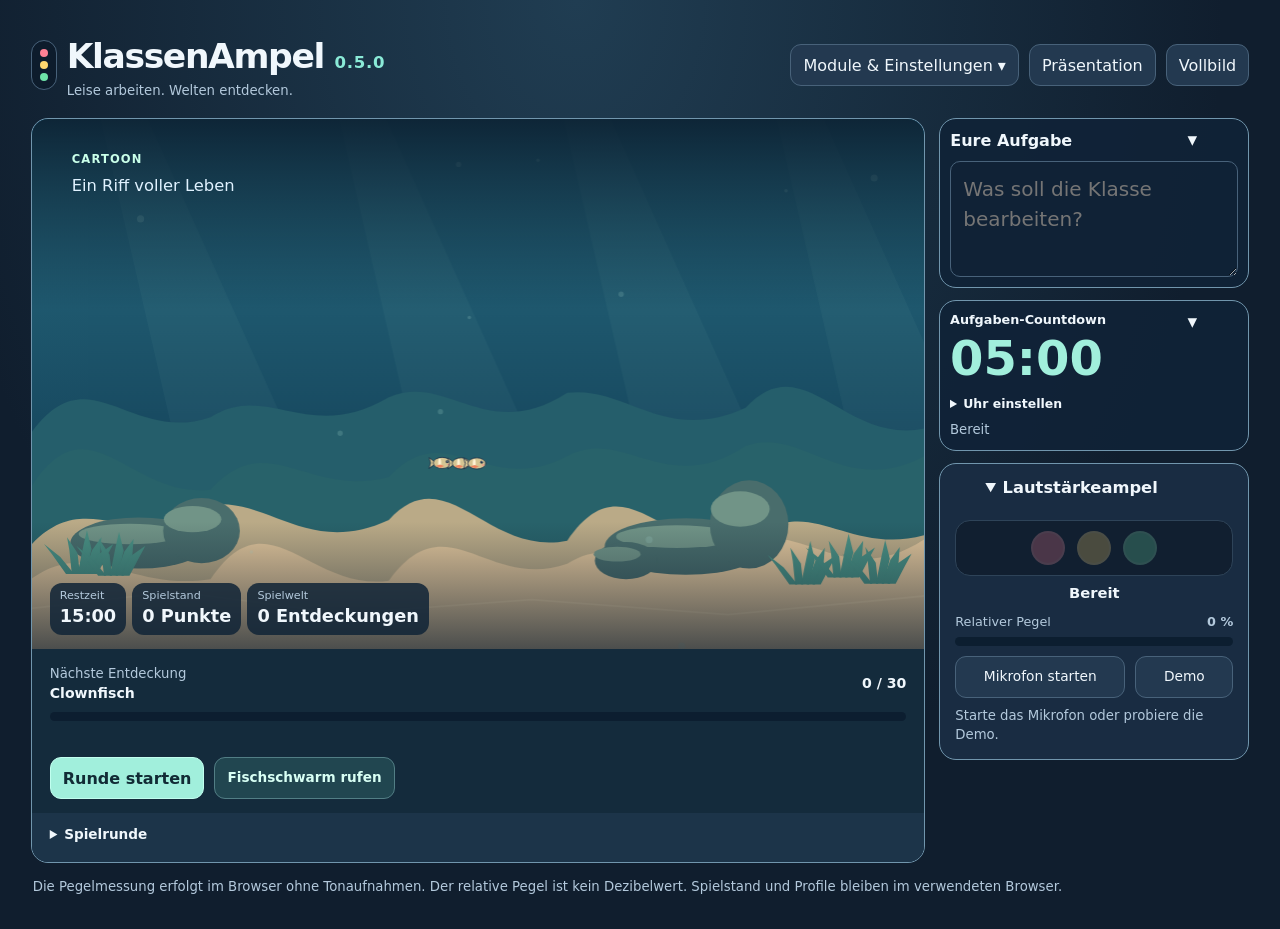
==== commit 9f3f3ee8: "Publish KlassenAmpel 0.5.0 Five grouped workspace modules, central settings menu, adaptive layout, w" ====
--- a/index.html
+++ b/index.html
@@ -1,11 +1,4 @@
-<!doctype html>
-<html lang="de">
-<head>
-  <meta charset="utf-8">
-  <meta name="viewport" content="width=device-width, initial-scale=1">
-  <meta name="theme-color" content="#102337">
-  <title>KlassenAmpel 0.4</title>
-  <style>
+<!doctype html><html lang="de"><head><meta charset="utf-8"><meta name="viewport" content="width=device-width, initial-scale=1"><meta name="theme-color" content="#102337"><title>KlassenAmpel 0.5.0</title><style>
 :root {
   color-scheme: dark;
   font: 16px/1.45 "Geist", "Segoe UI", system-ui, sans-serif;
@@ -46,7 +39,7 @@
 .brand-lights i { width: 8px; height: 8px; background: var(--red); }
 .brand-lights i:nth-child(2) { background: var(--yellow); }
 .brand-lights i:nth-child(3) { background: var(--green); }
-.world-choices { display: grid; grid-template-columns: repeat(5,minmax(0,1fr)); gap: 8px; margin-bottom: 14px; }
+.world-choices { display: grid; grid-template-columns: repeat(6,minmax(0,1fr)); gap: 8px; margin-bottom: 14px; }
 .world-choices button { text-align: start; font-weight: 650; }
 .world-choices span { margin-right: 4px; }
 .layout { display: grid; grid-template-columns: minmax(0,1fr) minmax(280px,324px); gap: 14px; align-items: start; }
@@ -101,6 +94,9 @@
 #nextItem,.stats strong { display: block; }
 #next { white-space: nowrap; }
 #announcement { margin-top: 7px; min-height: 1.28em; color: #d7f6ed; font-size: .85rem; }
+#worldAction { color: #d8fff4; border-color: #527e85; background: #214650; font-weight: 680; }
+#worldAction:hover { background: #2c5760; }
+#actionStatus { display: inline-block; margin-inline-start: 7px; vertical-align: middle; }
 .hint { margin-top: 8px; }
 #discoveryTitle { margin: 0; }
 .stats { display: grid; grid-template-columns: repeat(3,1fr); gap: 6px; text-align: center; margin-top: 12px; }
@@ -114,10 +110,95 @@
 .slider { display: flex; justify-content: space-between; margin-top: 10px; font-size: .88rem; }
 #undoPenalty,#calibrate { margin-top: 8px; }
 footer { margin: 14px 2px 2px; }
+.task-panel label { font-weight: 750; }
+textarea { display: block; width: 100%; margin-top: 9px; resize: vertical; min-height: 96px; padding: 12px; border: 1px solid #48627a; border-radius: 10px; background: #101f31; color: #f0f7fc; font: inherit; line-height: 1.5; }
+.countdown-panel { display: flex; align-items: center; gap: 12px; flex-wrap: wrap; }
+#countdownDisplay { font-size: clamp(2.5rem,7vw,4rem); font-weight: 800; font-variant-numeric: tabular-nums; color: #a1efdc; }
+.countdown-panel.finished #countdownDisplay { color: #ffd76f; }
+#countdownMinutes { width: 72px; padding: 8px; font: inherit; background: #101f31; color: inherit; border: 1px solid #48627a; border-radius: 8px; }
+#countdownStatus { flex-basis: 100%; margin: 0; }
+.screen-panel .actions { margin-top: 10px; }
+#screenGallery { display: grid; grid-template-columns: repeat(auto-fit,minmax(190px,1fr)); gap: 12px; margin-top: 12px; }
+.screen-card { margin: 0; padding: 9px; background: #101f31; border-radius: 10px; }
+.screen-card img { width: 100%; border-radius: 6px; display: block; }
+.screen-card figcaption { font-size: .8rem; margin-top: 7px; }
+.screen-card button { font-size: .8rem; }
+.projector .screen-panel { display: none; }
 .projector main { max-width: none; }
 .projector .side,.projector nav,.projector .settings,.projector footer,.projector .masthead p { display: none; }
 .projector .layout { grid-template-columns: 1fr; }
 .projector .world { height: calc(100dvh - 190px); min-height: 330px; }
+.world-picker { margin-bottom: 14px; }
+.world-picker nav { margin: 12px 0 0; }
+.floating-module {
+  position: absolute; z-index: 2; padding: 10px;
+  background: #102337e8; border-color: #7496ab;
+  box-shadow: 0 5px 20px #071a3038; max-height: calc(100% - 18px); overflow: auto;
+}
+.task-panel { width: min(340px,calc(100% - 24px)); }
+.countdown-panel { display: block; width: min(245px,calc(100% - 24px)); }
+.task-panel textarea { min-height: 74px; max-height: 240px; background: #10233780; }
+.drag-handle { display: block; width: 100%; min-height: 30px; margin-bottom: 6px; padding: 3px 6px; color: #b7d2df; background: #284258; font-size: .72rem; cursor: grab; touch-action: none; user-select: none; }
+.drag-handle:active { cursor: grabbing; }
+.countdown-panel h2 { font-size: .8rem; }
+.countdown-panel output { display: block; line-height: 1.2; }
+.module-settings { margin-top: 8px; }
+.module-settings summary { font-size: .78rem; }
+.view-settings .actions { margin-top: 12px; }
+#shareLink { width: 100%; padding: 10px; margin-top: 10px; color: #eefaff; background: #102337; border: 1px solid #48627a; }
+.projector .stage > details,.projector .world-picker { display: none; }
+.projector .world { height: calc(100dvh - 150px); min-height: 400px; }
+.module-dock { display: grid; grid-template-columns: repeat(auto-fit,minmax(240px,1fr)); gap: 12px; }
+.module-dock:empty { display: none; }
+.neutral .discovery,.neutral .hud > div:not(:first-child),.neutral .stats,.neutral #roundTitle ~ p.hint,
+.neutral #styleName,.neutral #worldDesc { display: none; }
+.neutral .world::before { background: none; }
+.neutral .world { border-radius: 15px; }
+.module-tools { position: absolute; top: 5px; right: 5px; }
+.module-tools button { width: 32px; height: 32px; min-height: 32px; padding: 0; font-size: 1.2rem; border: 0; background: transparent; }
+.floating-module .drag-handle { width: 32px; height: 32px; min-height: 32px; padding: 0; margin: 0 0 4px; border: 0; font-size: 1.3rem; background: transparent; }
+.outside-module { position: relative; }
+.dragging-module { z-index: 1000; opacity: .94; pointer-events: auto; }
+.module-dragging #moduleDock { display: grid; min-height: 70px; outline: 1px dashed #8abdb9; border-radius: 12px; }
+.world.drop-target { outline: 3px solid #8aead7; outline-offset: -3px; }
+.outside-module { position: relative; width: 100%; max-height: none; box-shadow: none; }
+.outside-module .module-body { width: 100%; }
+@media (max-width: 575px) {
+  .world { height: 440px; }
+  .task-panel { width: 55%; padding: 8px; }
+  .countdown-panel { width: 38%; padding: 8px; }
+  .module-dock .outside-module { width: 100%; }
+  .task-panel label { font-size: .85rem; }
+  .task-panel textarea { font-size: .83rem; min-height: 95px; }
+  .drag-handle { font-size: .62rem; padding-inline: 1px; }
+  .countdown-panel h2 { font-size: .66rem; }
+  #countdownDisplay { font-size: clamp(1.35rem,6.3vw,2rem); }
+  #countdownStatus { font-size: .7rem; }
+}
+html { font-size: var(--ui-font-size,16px); }
+body { font-family: var(--view-font,system-ui),sans-serif; }
+.pixel .world h2,.pixel .hud strong,.pixel .style-name {
+  font-family: var(--view-font,system-ui),sans-serif;
+}
+.task-panel #taskText { font-family: inherit; font-size: var(--task-font-size,20px); }
+.countdown-panel .module-body { container-type: inline-size; }
+.countdown-panel #countdownDisplay { font-family: inherit; font-size: min(var(--clock-font-size,48px),30cqw); white-space: nowrap; }
+.city-view .world { border-radius: 5px; border-color: #b5b9ad; }
+.city-view .world::before { background: linear-gradient(0deg,#1d32303b,transparent 24%); }
+.city-view .world-heading p,.city-view .style-name { color: #293d48; text-shadow: none; }
+.unlock-settings select { width: 100%; margin-top: 8px; }
+.projector .unlock-settings { display: none; }
+body.screensaver main { max-width: none; padding: 12px; }
+.screensaver .masthead,.screensaver .world-picker,.screensaver .side,.screensaver .settings,.screensaver footer,
+.screensaver .stage > :not(.world):not(#moduleDock) { display: none; }
+.screensaver .layout { display: block; }
+.screensaver .stage { display: flex; flex-direction: column; height: calc(100dvh - 24px); }
+.screensaver .world { flex: 1; height: auto; min-height: 280px; }
+.screensaver #moduleDock { max-height: 35dvh; overflow: auto; flex: none; }
+.screensaver .masthead:has(#exitScreensaver) { display: contents; }
+.screensaver .masthead .brand,.screensaver .masthead .actions > :not(#exitScreensaver) { display: none; }
+.screensaver #exitScreensaver { position: fixed; right: 20px; top: 20px; z-index: 2000; width: 42px; padding: 5px; font-size: 1.3rem; }
+.screensaver .world-heading { padding-right: 45px; }
 @media (max-width: 850px) {
   .layout { grid-template-columns: 1fr; }
   .side { grid-template-columns: repeat(2,minmax(0,1fr)); }
@@ -132,37 +213,211 @@
   .world { height: 345px; border-radius: 15px; }
   .masthead { margin-bottom: 12px; }
 }
-</style>
-</head>
-<body>
-<main>
-  <header class="masthead">
-    <div class="brand">
-      <span class="brand-lights" aria-hidden="true"><i></i><i></i><i></i></span>
-      <div><h1>KlassenAmpel <small>0.4</small></h1><p>Leise arbeiten. Welten entdecken.</p></div>
-    </div>
-    <div class="actions">
-      <button id="projector" aria-pressed="false">Präsentation</button>
-      <button id="fullscreen">Vollbild</button>
-    </div>
-  </header>
+main { position: relative; }
+.movable-module:not(.floating-module) { position: relative; }
+.movable-module { z-index: 2; }
+.movable-module.panel:not(.floating-module) { padding-top: 38px; }
+details.movable-module.panel { padding-top: 12px !important; }
+details.movable-module > summary { padding-left: 30px; padding-right: 24px; min-height: 34px; }
+.move-grip,.module-size { position: absolute; min-height: 30px; height: 30px; width: 30px; padding: 0; border: 0; border-radius: 5px; background: #284258; color: #cee4e7; touch-action: none; user-select: none; z-index: 20; }
+.move-grip { left: 5px; top: 4px; cursor: grab; font-size: 1.3rem; }
+.move-grip:active { cursor: grabbing; }
+.module-size { right: 2px; bottom: 2px; cursor: nwse-resize; }
+.floating-module > .move-grip { display: block; }
+.hud.movable-module { padding-top: 34px; min-height: 88px; }
+.world-signal.movable-module { padding-left: 42px; padding-right: 35px; min-height: 42px; }
+#moduleLayer { position: absolute; left: 0; top: 0; width: 100%; height: 0; pointer-events: none; }
+.free-module { position: absolute !important; pointer-events: auto; max-height: none; min-width: 0; min-height: 0 !important; overflow: auto; }
+.world.free-module { overflow: hidden; }
+.whiteboard-tools { margin-top: 10px; gap: 7px; }
+#whiteboardFontSize { width: 65px; font: inherit; color: inherit; background: #102337; padding: 8px; border: 1px solid #48627a; border-radius: 8px; }
+#whiteboardColor { width: 42px; height: 40px; padding: 2px; }
+#whiteboardWidth { width: 90px; }
+#whiteboardCanvas { display: block; width: 100%; height: auto; aspect-ratio: 5 / 3; background: #fbf6e9; border-radius: 8px; margin-top: 12px; touch-action: none; }
+.module-snapped { outline: 3px solid #8aead7; outline-offset: 2px; }
+#whiteboardSurface { position: relative; margin-top: 12px; }
+#whiteboardSurface #whiteboardCanvas { margin-top: 0; }
+#whiteboardTextLayer { position: absolute; inset: 0; pointer-events: none; }
+.whiteboard-text-box { position: absolute; pointer-events: auto; border: 1px solid #668b9977; border-radius: 5px; background: #fbf6e9eb; min-width: 0; }
+.whiteboard-text-box.selected { border-color: #238e9b; }
+.whiteboard-text-box textarea { position: absolute; inset: 0; width: 100%; height: 100%; margin: 0; padding: 20px 8px 8px; min-height: 0; resize: none; border: 0; outline-offset: 1px; border-radius: 5px; background: transparent; font-family: inherit; line-height: 1.25; }
+.text-field-grip,.text-field-size { position: absolute; z-index: 1; width: 24px; height: 22px; min-height: 22px; padding: 0; border: 0; background: #d6e0d9; color: #234552; font-size: 14px; touch-action: none; }
+.text-field-grip { left: 0; top: 0; cursor: grab; }
+.text-field-size { right: 0; bottom: 0; cursor: nwse-resize; }
+.module-transparency { position: absolute; top: 4px; right: 38px; z-index: 20; width: 27px; height: 28px; min-height: 28px; padding: 0; border: 0; background: #284258; color: #cee4e7; }
+.module-appearance { position: absolute; top: 35px; right: 5px; z-index: 30; padding: 10px; border: 1px solid #527183; border-radius: 8px; background: #192c42; color: #f0f7fc; font-size: .8rem; }
+.module-appearance input { display: block; width: 160px; }
+.free-module:has(.module-appearance:not([hidden])) { overflow: visible; }
+.world > #scene { opacity: var(--module-opacity,1); }
+#whiteboardOpacity { width: 100px; }
+#whiteboardPhotoControls { display: inline-flex; align-items: center; gap: 6px; }
+#whiteboardPhotoSize { width: 130px; }
+.world::before { opacity: var(--module-opacity,1); }
+.hud.movable-module > div { background: rgba(16,36,55,calc(.93 * var(--module-opacity,1))); }
+.text-field-delete { position: absolute; top: 0; right: 0; z-index: 2; width: 24px; min-height: 22px; height: 22px; padding: 0; border: 0; background: #d6e0d9; color: #234552; }
 
-  <nav aria-label="Spielwelt wählen" class="world-choices">
+/* 0.5.0: five semantic workspace groups and a single settings menu. */
+.masthead { position:relative; z-index:100; }
+.workspace-menu { position:fixed; z-index:3000; top:90px; right:max(12px,calc((100vw - 1450px)/2)); width:min(1100px,calc(100vw - 24px)); max-height:calc(100dvh - 110px); overflow:auto; padding:22px; background:#172c40f7; border:1px solid #64879b; border-radius:18px; box-shadow:0 20px 80px #030e1ad9; backdrop-filter:blur(18px); }
+.menu-heading {display:flex;justify-content:space-between;align-items:center;margin-bottom:18px;font-size:1.2rem;}
+.menu-grid {display:grid;grid-template-columns:repeat(4,minmax(0,1fr));gap:20px;}
+.menu-grid h2 {font-size:.85rem;letter-spacing:.04em;color:#9ac9d5;margin-bottom:12px;}
+.menu-grid .panel,.menu-grid details {margin:8px 0;padding:10px;border-radius:10px;background:#203a4e;}
+.menu-grid summary {font-size:.88rem;}
+.menu-grid .row {flex-wrap:wrap;}
+.menu-grid label {font-size:.85rem;}
+.menu-grid select,.menu-grid input:not([type=checkbox]):not([type=color]) {max-width:100%;}
+.menu-grid .world-choices {grid-template-columns:1fr 1fr;}
+.menu-grid .actions {margin:10px 0;}
+.menu-grid button {font-size:.83rem;}
+#moduleChoices {display:grid;gap:8px;margin-bottom:14px;}
+#moduleChoices label {display:flex;align-items:center;gap:9px;cursor:pointer;padding:6px;background:#29465b;border-radius:8px;}
+#moduleChoices input {accent-color:#8aead7;width:18px;height:18px;}
+#appearanceSettings > label,#appearanceSettings > select {display:block;margin-top:10px;}
+#layoutPreset {width:100%;margin-top:8px;}
+.layout {grid-template-columns:minmax(0,1fr) minmax(270px,310px);align-items:start;}
+.game-module {padding:0!important;overflow:hidden;border-color:var(--module-accent,#52758c);}
+.game-module > .world {border:0;border-radius:16px 16px 0 0;height:clamp(350px,42vw,530px);min-height:240px;}
+.game-footer {display:grid;grid-template-columns:minmax(0,1fr);gap:0;}
+.game-footer .discovery {border:0;border-radius:0;padding:14px 18px;background:#142b3c;}
+.game-footer #roundSettings {border:0;border-radius:0;margin:0;padding:12px 18px;background:#1c3449;}
+#roundSettings summary {font-size:.85rem;}
+#roundSettings .stats > div:not(:last-child) {display:none;}
+#roundSettings .hint {font-size:.75rem;}
+.game-module.free-module {display:flex;flex-direction:column;overflow:auto;}
+.game-module.free-module > .world {flex:1;min-height:240px;height:auto;}
+.game-module.free-module > .game-footer {flex:none;}
+.game-module .hud {position:absolute;bottom:14px;left:18px;right:18px;pointer-events:none;}
+.game-module .world-heading {padding-left:12px;padding-top:4px;}
+.game-module #worldSignal {display:none;}
+.game-module .hud div {border:0;background:#102437d9;}
+.module-dock {grid-template-columns:1fr;gap:12px;}
+.module-dock .floating-module {width:100%;}
+.movable-module {border-color:var(--module-accent,#52758c);}
+.move-grip,.module-size,.module-properties {opacity:0;transition:opacity .15s;}
+.movable-module:hover > .move-grip,.movable-module:hover > .module-size,.movable-module:hover > .module-properties,.movable-module:focus-within > .move-grip,.movable-module:focus-within > .module-size,.movable-module:focus-within > .module-properties,.module-selected > .move-grip,.module-selected > .module-size,.module-selected > .module-properties,details.movable-module:hover > summary > button,details.movable-module:focus-within > summary > button {opacity:1;}
+.module-properties {position:absolute;right:8px;top:6px;min-height:28px;height:28px;width:30px;padding:0;z-index:20;border:0;background:#284258;color:#e1f0f4;}
+.module-selected {outline:2px solid var(--module-accent,#7196ad);outline-offset:2px;}
+.module-locked > .move-grip,.module-locked > .module-size,.module-locked > summary > .move-grip,.module-locked > summary > .module-size {display:none;}
+.module-tools {right:40px;}
+.movable-module.panel:not(.floating-module):not(.game-module) {padding-top:32px;}
+#whiteboardModule {border-top:3px solid var(--module-accent,#7196ad);}
+#whiteboardModule .whiteboard-tools {gap:7px;}
+#whiteboardModule.object-idle #whiteboardFontSize,#whiteboardModule.object-idle label[for=whiteboardFontSize],#whiteboardModule.object-idle #whiteboardOpacity,#whiteboardModule.object-idle label[for=whiteboardOpacity] {display:none;}
+#taskModule .module-body,#countdownModule .module-body {min-width:0;}
+.projector .workspace-menu,.screensaver .workspace-menu {display:none!important;}
+.projector #moduleLayer > [data-board=microphone] {display:none;}
+.screensaver .game-module:not(.free-module) {display:contents!important;}
+.screensaver .game-footer {display:none;}
+.screensaver #moduleLayer > :not([data-board=mainScreen]):not([data-board=task]):not([data-board=countdown]) {display:none;}
+.screensaver #moduleLayer > [data-board=mainScreen] {position:fixed!important;inset:12px!important;width:calc(100vw - 24px)!important;height:calc(100dvh - 24px)!important;}
+.screensaver .move-grip,.screensaver .module-size,.screensaver .module-properties {display:none;}
+@media (max-width:1050px){.menu-grid{grid-template-columns:1fr 1fr;}}
+@media (max-width:700px){.layout{grid-template-columns:1fr;}.side{grid-template-columns:1fr;}.workspace-menu{top:12px;max-height:calc(100dvh - 24px);}.menu-grid{grid-template-columns:1fr;}.game-module > .world{height:350px;}.game-module .hud{left:10px;right:10px;bottom:10px;}.game-module .hud strong{font-size:.85rem;}}
+@media (hover:none){.move-grip,.module-size,.module-properties{opacity:1;}}
+
+.world-actions {margin-top:12px;}
+.world-actions #worldAction {font-size:.85rem;}
+
+.projector .layout {grid-template-columns:1fr;}
+.projector .side {display:contents;}
+.projector .side > [data-board=microphone] {display:none;}
+.projector #moduleDock {grid-template-columns:repeat(auto-fit,minmax(240px,1fr));}
+</style></head><body><main>
+<header class="masthead"><div class="brand"><span class="brand-lights" aria-hidden="true"><i></i><i></i><i></i></span><div><h1>KlassenAmpel <small>0.5.0</small></h1><p>Leise arbeiten. Welten entdecken.</p></div></div><div class="actions"><button id="menuToggle" aria-expanded="false" aria-controls="workspaceMenu">Module & Einstellungen ▾</button><button id="projector" aria-pressed="false">Präsentation</button><button id="fullscreen">Vollbild</button><button id="exitScreensaver" hidden aria-label="Bildschirmschoner beenden">↩</button></div></header>
+<section id="workspaceMenu" class="workspace-menu" hidden aria-label="Module und Einstellungen"><div class="menu-heading"><strong>Dein Arbeitsplatz</strong><button id="menuClose" aria-label="Menü schließen">×</button></div><div class="menu-grid"><section><h2>Anzeigen</h2><div id="moduleChoices"></div><div class="actions"><button id="autoArrange">Automatisch anordnen</button><button id="layoutUndo" disabled>Anordnung zurück</button></div><label for="layoutPreset">Anordnung</label><select id="layoutPreset"><option value="world">Spielwelt im Mittelpunkt</option><option value="task">Aufgabe & Uhr</option><option value="board">Tafel im Mittelpunkt</option></select><details class="panel" data-setting="modules" id="details-modules">
+        <summary>Anzeige im Spielmodul</summary>
+        <div class="row" hidden><label for="showTask">Aufgabenbox anzeigen</label><input id="showTask" type="checkbox" checked></div>
+        <div class="row" hidden><label for="showCountdown">Countdown anzeigen</label><input id="showCountdown" type="checkbox" checked></div>
+        <div class="row"><label for="showHud">Spielstand anzeigen</label><input id="showHud" type="checkbox" checked></div>
+        <div class="row"><label for="showDiscovery">Entdeckungen anzeigen</label><input id="showDiscovery" type="checkbox" checked></div>
+        <button id="resetLayout">Positionen zurücksetzen</button>
+        <p class="hint">Boxen am Griff in die Spielwelt oder nach außen ziehen.</p>
+      </details></section><section><h2>Unterricht</h2><details class="panel" data-setting="teaching" id="details-teaching">
+      <summary id="teachingTitle">Unterricht</summary>
+      <div class="row"><label for="age">Unterrichtsmodus</label>
+        <select id="age"><option value="primary">Grundschule</option><option value="college">Berufskolleg</option></select>
+      </div>
+      <div class="row"><label for="work">Arbeitsform</label>
+        <select id="work"><option value="silent">Stillarbeit</option><option value="pair">Partnerarbeit</option><option value="group">Gruppenarbeit</option></select>
+      </div>
+      <p class="hint">Die Arbeitsform stellt die Pegelgrenzen ein. Der Punktestand gilt für alle fünf Welten und beide Grafikstile.</p>
+    </details><details class="panel" data-setting="penalties" id="details-penalties">
+      <summary>Konsequenzen</summary>
+      <div class="row"><label for="penEnabled">Modul aktiv</label><input type="checkbox" id="penEnabled" checked></div>
+      <div class="row"><label for="penPoints">Punkte abziehen</label><input type="checkbox" id="penPoints" checked></div>
+      <div class="row"><label for="penWorld">Spielwelt-Rückschritt</label><input type="checkbox" id="penWorld" checked></div>
+      <div class="row"><label for="penDelay">Durchgehend Rot</label><select id="penDelay"><option value="3">3 Sekunden</option><option value="5" selected>5 Sekunden</option><option value="10">10 Sekunden</option></select></div>
+      <div class="row"><label for="penStrength">Stärke</label><select id="penStrength"><option value="mild">Mild · 5 Punkte</option><option value="medium" selected>Mittel · 15 Punkte</option><option value="strong">Streng · 30 Punkte</option></select></div>
+      <div class="row"><label for="penCooldown">Schutzpause</label><select id="penCooldown"><option value="10">10 Sekunden</option><option value="20" selected>20 Sekunden</option><option value="30">30 Sekunden</option></select></div>
+      <p id="penStatus" class="hint"></p>
+      <button id="undoPenalty" disabled>Letzte Konsequenz rückgängig</button>
+      <p class="hint">Die Einstellungen werden je Unterrichtsmodus gespeichert. Für den Weltrückschritt kann der Abzug höher ausfallen.</p>
+    </details><details class="panel" data-setting="calibration" id="details-calibration">
+      <summary>Mikrofon abgleichen</summary>
+      <label class="slider" for="sensitivity">Verstärkung <span id="sensVal">5×</span></label>
+      <input id="sensitivity" type="range" min="1" max="12" step=".5" value="5">
+      <label class="slider" for="threshold">Grün bis <span id="thVal">35 %</span></label>
+      <input id="threshold" type="range" min="10" max="75" value="35">
+      <label class="slider" for="yellowLimit">Gelb bis <span id="yellowVal">65 %</span></label>
+      <input id="yellowLimit" type="range" min="20" max="95" value="65">
+      <button id="calibrate">5 Sek. Grundpegel messen</button>
+      <p id="calibration" class="hint" aria-live="polite">Passe die Pegelgrenzen bei Bedarf an den Raum an.</p>
+    </details></section><section><h2>Darstellung</h2><details class="panel world-picker" data-setting="worldPicker" id="details-worldPicker"><summary>Spielwelt wählen</summary>  <nav aria-label="Spielwelt wählen" class="world-choices">
+    <button data-world="neutral">Neutral</button>
+    <button data-world="lava">Lavalampe</button>
     <button data-world="aquarium"><span aria-hidden="true">🐠</span> Aquarium</button>
     <button data-world="city"><span aria-hidden="true">🏙️</span> Städtebau</button>
     <button data-world="space"><span aria-hidden="true">🚀</span> Weltraum</button>
     <button data-world="fantasy"><span aria-hidden="true">🏰</span> Fantasy</button>
     <button data-world="nature"><span aria-hidden="true">🌿</span> Natur</button>
-  </nav>
+  </nav><div id="neutralOptions" hidden aria-label="Optionen für den neutralen Modus">
+      <div class="row"><label for="neutralAnimation">Langsame Hintergrundbewegung</label><input id="neutralAnimation" type="checkbox"></div>
+      <button id="startScreensaver" type="button">Bildschirmschoner starten</button>
+      <p class="hint">Ruhige Formen im neutralen Modus. Mit ↩ oder Escape zurück zur Bedienansicht.</p>
+    </div></details><details class="panel" data-setting="fonts" id="details-fonts">
+      <summary>Schrift</summary>
+      <div class="row"><label for="fontFamily">Schriftart</label>
+        <select id="fontFamily">
+          <option value="system-ui">Systemschrift</option>
+          <option value="Arial">Arial</option>
+          <option value="Verdana">Verdana</option>
+          <option value="Georgia">Georgia</option>
+          <option value="Consolas">Consolas</option>
+        </select>
+      </div>
+      <label class="slider" for="uiFontSize">Oberfläche <output id="uiFontSizeValue">16 px</output></label>
+      <input id="uiFontSize" type="range" min="12" max="24" step="1" value="16">
+      <label class="slider" for="taskFontSize">Aufgabentext <output id="taskFontSizeValue">20 px</output></label>
+      <input id="taskFontSize" type="range" min="12" max="48" step="1" value="20">
+      <label class="slider" for="clockFontSize">Countdown-Uhr <output id="clockFontSizeValue">48 px</output></label>
+      <input id="clockFontSize" type="range" min="20" max="96" step="2" value="48">
+      <button id="resetFonts" type="button">Schrift zurücksetzen</button>
+    </details><details class="panel unlock-settings" data-setting="unlocks" id="details-unlocks">
+        <summary>Freischaltungen ansehen</summary>
+        <label class="slider" for="unlockPreview">Ausbaustufe</label>
+        <select id="unlockPreview"><option value="live">Aktueller Spielstand</option></select>
+        <p id="previewStatus" class="hint" aria-live="polite">Die Vorschau verändert den Punktestand nicht.</p>
+      </details><details id="appearanceSettings"><summary>Modul gestalten</summary><label for="appearanceTarget">Modul</label><select id="appearanceTarget"></select><label for="moduleColor">Akzentfarbe</label><input id="moduleColor" type="color" value="#7196ad"><label for="moduleOpacity">Hintergrundtransparenz</label><input id="moduleOpacity" type="range" min="0" max="100" value="0"><label><input id="moduleLocked" type="checkbox"> Position fixieren</label></details></section><section><h2>Speichern & Teilen</h2><details class="panel view-settings" data-setting="sharing" id="details-sharing">
+        <summary>Ansicht speichern und teilen</summary>
+        <div class="actions">
+          <button id="saveView">Ansicht speichern</button>
+          <button id="exportView">Ansicht als HTML exportieren</button>
+          <button id="shareView">Online-Link erstellen</button>
+        </div>
+        <p id="viewStatus" class="hint" aria-live="polite"></p>
+        <input id="shareLink" type="url" readonly hidden aria-label="Link zur eingerichteten Ansicht">
+        <p class="hint">HTML auf einem anderen Gerät öffnen oder als index.html auf GitHub Pages veröffentlichen. Online-Links enthalten die Einrichtung beim Erstellen.</p>
+      </details></section></div><p id="layoutNotice" class="hint" role="status"></p></section>
+<div class="layout"><div class="stage"><section class="game-module panel" data-board="mainScreen" aria-label="Spielwelt mit Runde und Fortschritt"><section class="world" aria-labelledby="worldTitle">
+        <canvas id="scene" aria-hidden="true"></canvas>
 
-  <div class="layout">
-    <div class="stage">
-      <section class="world" aria-labelledby="worldTitle">
-        <canvas id="scene" aria-hidden="true"></canvas>
+
+
         <div class="world-heading">
           <div>
             <div id="styleName" class="style-name">Cartoon</div>
-            <h2 id="worldTitle">Aquarium</h2>
+            <h2 id="worldTitle" hidden>Aquarium</h2>
             <p id="worldDesc">Ein Riff voller Leben</p>
           </div>
           <div id="worldSignal" class="world-signal" data-signal="idle">Ampel bereit</div>
@@ -172,20 +427,71 @@
           <div><span>Spielstand</span><strong id="pointsBadge">0 Punkte</strong></div>
           <div><span>Spielwelt</span><strong id="worldProgress">0 Entdeckungen</strong></div>
         </div>
-      </section>
-      <section class="discovery" aria-labelledby="discoveryTitle">
+      </section><div class="game-footer"><section class="discovery" aria-labelledby="discoveryTitle">
         <div class="row">
           <div><span id="discoveryTitle" class="hint">Nächste Entdeckung</span><strong id="nextItem">Clownfisch</strong></div>
           <strong id="next">0 / 30</strong>
         </div>
         <progress id="progress" value="0" max="30" aria-labelledby="discoveryTitle"></progress>
         <p id="announcement" aria-live="polite"></p>
-      </section>
-    </div>
+        <div class="actions world-actions"><button class="primary" id="play">Runde starten</button><button id="worldAction" type="button">Fischschwarm rufen</button>
+        <span id="actionStatus" class="hint" aria-live="polite"></span></div>
+      </section><details class="panel" id="roundSettings">
+<summary id="roundTitle">Spielrunde</summary>
 
-    <aside class="side" aria-label="Steuerung">
-      <section class="panel" aria-labelledby="ampelTitle">
-        <h2 id="ampelTitle">Lautstärkeampel</h2>
+        <div class="row"><label for="duration">Dauer</label>
+          <select id="duration">
+            <option value="5">5 Minuten</option><option value="10">10 Minuten</option>
+            <option value="15" selected>15 Minuten</option><option value="20">20 Minuten</option>
+            <option value="30">30 Minuten</option><option value="45">45 Minuten</option><option value="60">60 Minuten</option>
+          </select>
+        </div>
+        <div class="actions input-actions">
+          <button id="reset">Zurücksetzen</button>
+        </div>
+        <div class="stats"><div><strong id="score">0</strong><span>Punkte</span></div>
+          <div><strong id="items">0</strong><span>Entdeckungen</span></div>
+          <div><strong id="greenPct">–</strong><span>Grünzeit</span></div>
+        </div>
+        <p class="hint">Grün bringt 1 Punkt pro Sekunde. Bei Gelb und Rot pausiert das Sammeln. Alle 30 Punkte wächst die Welt.</p>
+      </details></div></section><section id="whiteboardModule" class="panel whiteboard-module" data-board="whiteboard" aria-labelledby="whiteboardTitle">
+        <h2 id="whiteboardTitle">Tafel</h2>
+        <div class="actions whiteboard-tools">
+          <label for="whiteboardTool">Werkzeug</label>
+          <select id="whiteboardTool"><option value="pen">Stift</option><option value="eraser">Radierer</option><option value="select">Auswählen / Verschieben</option><option value="text">Textfeld platzieren</option></select>
+          <input id="whiteboardColor" type="color" value="#183846" aria-label="Zeichen- und Textfarbe">
+          <input id="whiteboardWidth" type="range" min="2" max="24" value="5" aria-label="Strichstärke">
+          <button id="whiteboardAddPhoto" type="button">Foto hinzufügen</button><input id="whiteboardPhoto" type="file" accept="image/png,image/jpeg,image/webp" hidden>
+          <button id="whiteboardUndo" type="button">Rückgängig</button>
+          <button id="whiteboardDelete" type="button" disabled>Auswahl löschen</button>
+          <button id="whiteboardClear" type="button">Leeren</button>
+        </div>
+        <div class="actions whiteboard-tools">
+          <label for="whiteboardFontSize">Textgröße</label>
+          <input id="whiteboardFontSize" type="number" min="12" max="96" value="32" aria-label="Tafelschriftgröße">
+          <button id="whiteboardAddText" type="button">Textfeld hinzufügen</button>
+          <label for="whiteboardOpacity">Transparenz</label><input id="whiteboardOpacity" type="range" min="0" max="100" value="0" aria-label="Transparenz des ausgewählten Tafelobjekts" disabled>
+          <span id="whiteboardPhotoControls" hidden><label for="whiteboardPhotoSize">Fotogröße</label><input id="whiteboardPhotoSize" type="range" min="5" max="100" value="40" aria-label="Breite des ausgewählten Fotos in Prozent der Tafel"></span>
+        </div>
+        <div id="whiteboardSurface"><canvas id="whiteboardCanvas" width="2000" height="1200" tabindex="0" aria-label="Zeichenfläche für Stift, Text und Fotos"></canvas><div id="whiteboardTextLayer"></div></div>
+        <p id="whiteboardStatus" class="hint" role="status">Mit Stift zeichnen oder Text und Fotos hinzufügen. Objekte mit „Verschieben“ anordnen.</p>
+      </section></div><aside class="side" aria-label="Arbeitsmodule"><div id="moduleDock" class="module-dock"><section id="taskModule" class="panel task-panel floating-module" aria-labelledby="taskLabel" data-board="task">
+        <button class="drag-handle" data-drag="taskModule" aria-label="Aufgabenbox verschieben, auch mit Pfeiltasten">⠿ Aufgabe verschieben</button><label id="taskLabel" for="taskText">Eure Aufgabe</label>
+        <textarea id="taskText" rows="3" maxlength="2000" placeholder="Was soll die Klasse bearbeiten?"></textarea>
+      </section><section id="countdownModule" class="panel countdown-panel floating-module" aria-labelledby="countdownLabel" data-board="countdown">
+        <button class="drag-handle" data-drag="countdownModule" aria-label="Countdown verschieben, auch mit Pfeiltasten">⠿ Uhr verschieben</button><h2 id="countdownLabel">Aufgaben-Countdown</h2>
+        <output id="countdownDisplay" role="timer">05:00</output>
+        <details class="module-settings" id="countdownSettings"><summary>Uhr einstellen</summary><div class="actions">
+          <label for="countdownMinutes">Minuten</label>
+          <input id="countdownMinutes" type="number" min="1" max="180" step="1" value="5" required>
+          <button id="countdownStart">Countdown starten</button>
+          <button id="countdownReset">Neu setzen</button>
+        </div>
+        <div class="row"><label for="countdownSound">Signalton bei Ablauf</label><input id="countdownSound" type="checkbox" checked></div>
+        </details><p id="countdownStatus" class="hint" aria-live="polite">Bereit</p>
+      </section></div><details class="panel" open data-board="microphone" id="details-microphone">
+<summary id="ampelTitle">Lautstärkeampel</summary>
+
         <div class="lights" aria-hidden="true">
           <i class="light" id="red"></i><i class="light" id="yellow"></i><i class="light" id="green"></i>
         </div>
@@ -200,107 +506,166 @@
         <div id="demoControls" class="actions demo-controls" aria-label="Demofarbe wählen" hidden>
           <button data-demo="green">Grün</button><button data-demo="yellow">Gelb</button><button data-demo="red">Rot</button>
         </div>
-      </section>
-
-      <section class="panel" aria-labelledby="roundTitle">
-        <h2 id="roundTitle">Spielrunde</h2>
-        <div class="row"><label for="duration">Dauer</label>
-          <select id="duration">
-            <option value="5">5 Minuten</option><option value="10">10 Minuten</option>
-            <option value="15" selected>15 Minuten</option><option value="20">20 Minuten</option>
-            <option value="30">30 Minuten</option><option value="45">45 Minuten</option><option value="60">60 Minuten</option>
-          </select>
-        </div>
-        <div class="actions input-actions">
-          <button class="primary" id="play">Runde starten</button><button id="reset">Zurücksetzen</button>
-        </div>
-        <div class="stats"><div><strong id="score">0</strong><span>Punkte</span></div>
-          <div><strong id="items">0</strong><span>Entdeckungen</span></div>
-          <div><strong id="greenPct">–</strong><span>Grünzeit</span></div>
-        </div>
-        <p class="hint">Grün bringt 1 Punkt pro Sekunde. Bei Gelb und Rot pausiert das Sammeln. Alle 30 Punkte wächst die Welt.</p>
-      </section>
-    </aside>
-  </div>
-
-  <div class="settings">
-    <section class="panel" aria-labelledby="teachingTitle">
-      <h2 id="teachingTitle">Unterricht</h2>
-      <div class="row"><label for="age">Unterrichtsmodus</label>
-        <select id="age"><option value="primary">Grundschule</option><option value="college">Berufskolleg</option></select>
-      </div>
-      <div class="row"><label for="work">Arbeitsform</label>
-        <select id="work"><option value="silent">Stillarbeit</option><option value="pair">Partnerarbeit</option><option value="group">Gruppenarbeit</option></select>
-      </div>
-      <p class="hint">Die Arbeitsform stellt die Pegelgrenzen ein. Der Punktestand gilt für alle fünf Welten und beide Grafikstile.</p>
-    </section>
-
-    <details class="panel">
-      <summary>Konsequenzen</summary>
-      <div class="row"><label for="penEnabled">Modul aktiv</label><input type="checkbox" id="penEnabled" checked></div>
-      <div class="row"><label for="penPoints">Punkte abziehen</label><input type="checkbox" id="penPoints" checked></div>
-      <div class="row"><label for="penWorld">Spielwelt-Rückschritt</label><input type="checkbox" id="penWorld" checked></div>
-      <div class="row"><label for="penDelay">Durchgehend Rot</label><select id="penDelay"><option value="3">3 Sekunden</option><option value="5" selected>5 Sekunden</option><option value="10">10 Sekunden</option></select></div>
-      <div class="row"><label for="penStrength">Stärke</label><select id="penStrength"><option value="mild">Mild · 5 Punkte</option><option value="medium" selected>Mittel · 15 Punkte</option><option value="strong">Streng · 30 Punkte</option></select></div>
-      <div class="row"><label for="penCooldown">Schutzpause</label><select id="penCooldown"><option value="10">10 Sekunden</option><option value="20" selected>20 Sekunden</option><option value="30">30 Sekunden</option></select></div>
-      <p id="penStatus" class="hint"></p>
-      <button id="undoPenalty" disabled>Letzte Konsequenz rückgängig</button>
-      <p class="hint">Die Einstellungen werden je Unterrichtsmodus gespeichert. Für den Weltrückschritt kann der Abzug höher ausfallen.</p>
-    </details>
-
-    <details class="panel">
-      <summary>Mikrofon abgleichen</summary>
-      <label class="slider" for="sensitivity">Verstärkung <span id="sensVal">5×</span></label>
-      <input id="sensitivity" type="range" min="1" max="12" step=".5" value="5">
-      <label class="slider" for="threshold">Grün bis <span id="thVal">35 %</span></label>
-      <input id="threshold" type="range" min="10" max="75" value="35">
-      <label class="slider" for="yellowLimit">Gelb bis <span id="yellowVal">65 %</span></label>
-      <input id="yellowLimit" type="range" min="20" max="95" value="65">
-      <button id="calibrate">5 Sek. Grundpegel messen</button>
-      <p id="calibration" class="hint" aria-live="polite">Passe die Pegelgrenzen bei Bedarf an den Raum an.</p>
-    </details>
-  </div>
-  <footer>Die Pegelmessung erfolgt im Browser ohne Tonaufnahmen. Der relative Pegel ist kein Dezibelwert. Spielstand und Profile bleiben im verwendeten Browser.</footer>
-</main>
-<script>
+      </details></aside></div>
+<footer>Die Pegelmessung erfolgt im Browser ohne Tonaufnahmen. Der relative Pegel ist kein Dezibelwert. Spielstand und Profile bleiben im verwendeten Browser.</footer></main><script>
 const worlds = {
+  lava: {
+    title: 'Lavalampe', cue: '', finds: [], extras: [], action: '', event: ''
+  },
+  neutral: {
+    title: 'Neutral', cue: '', finds: [], extras: [], action: '', event: ''
+  },
   aquarium: {
     title: 'Aquarium', cue: 'Ein Riff voller Leben',
     sky: ['#167fa2','#083660'], ground: ['#246b84','#12465f','#e2a66d'],
-    finds: ['Clownfisch','Korallengarten','Qualle','Schildkröte','Schatztruhe','Mantarochen']
+    finds: ['Clownfisch','Korallengarten','Qualle','Schildkröte','Schatztruhe','Mantarochen'],
+    extras: ['Seegraswiese','Korallenbogen','Perlenpfad','Muschelbank','Riffhöhle','Leuchtplankton'],
+    action: 'Fischschwarm rufen', event: 'Der Schwarm zieht in einer Runde über das Riff!'
   },
   city: {
     title: 'Städtebau', cue: 'Vom Dorf zur Stadt',
     sky: ['#4f96d5','#ffd5ad'], ground: ['#6e9b88','#4b8b80','#486761'],
-    finds: ['Wohnhaus','Bäckerei','Stadtpark','Schule','Rathaus','Hochhaus']
+    finds: ['Wohnhaus','Bäckerei','Stadtpark','Schule','Rathaus','Hochhaus'],
+    extras: ['Straßenlaternen','Stadtbäume','Zebrastreifen','Marktstände','Brunnen','Lichterkette'],
+    action: 'Stadtlichter einschalten', event: 'Die Fenster leuchten und die Stadt bekommt Abendverkehr.'
   },
   space: {
     title: 'Weltraum', cue: 'Aufbruch ins Sternenmeer',
     sky: ['#141838','#30245e'], ground: ['#302555','#3b3368','#524b7e'],
-    finds: ['Ringplanet','Mondbasis','Satellit','Observatorium','Komet','Raumstation']
+    finds: ['Ringplanet','Mondbasis','Satellit','Observatorium','Komet','Raumstation'],
+    extras: ['Landebaken','Mondkrater','Sternbild','Eisfeld','Frachtkapseln','Nordlicht'],
+    action: 'Flugmanöver starten', event: 'Das Raumschiff dreht mit einer leuchtenden Spur ab.'
   },
   fantasy: {
     title: 'Fantasy', cue: 'Das Tal der Drachen',
     sky: ['#665ac0','#f7adba'], ground: ['#7865aa','#4e637f','#334c73'],
-    finds: ['Zauberturm','Pilzdorf','Kristallhain','Burg','Drache','Sternentor']
+    finds: ['Zauberturm','Pilzdorf','Kristallhain','Burg','Drache','Sternentor'],
+    extras: ['Weglaternen','Pilzlichtung','Kristallbrücke','Burgbanner','Drachennest','Sternenpfad'],
+    action: 'Drachenzeichen senden', event: 'Ein Drache folgt dem Zeichen aus dem Tal.'
   },
   nature: {
     title: 'Natur', cue: 'Ein Wald wächst heran',
     sky: ['#4c96a8','#ffe1a0'], ground: ['#8bb374','#4e9062','#326752'],
-    finds: ['Obstbaum','Blumenwiese','Teich','Bienenstock','Fuchs','Baumhaus']
+    finds: ['Obstbaum','Blumenwiese','Teich','Bienenstock','Fuchs','Baumhaus'],
+    extras: ['Frühlingsblüten','Gewässerpflanzen','Trittsteine','Wilder Kräutergarten','Fuchsbau','Glühwürmchen'],
+    action: 'Schmetterlinge locken', event: 'Schmetterlinge sammeln sich über der Lichtung.'
   }
 };
+
+function discoveryName(world,index) {
+  return [...worlds[world].finds,...worlds[world].extras][index]
+    ?? worlds[world].action.replace(/ (rufen|einschalten|starten|senden|locken)$/,'');
+}
 
 function createWorldRenderer(canvas) {
   const g = canvas.getContext('2d');
   const reduced = matchMedia('(prefers-reduced-motion: reduce)');
+  const lavaCanvas=document.createElement('canvas'), lavaContext=lavaCanvas.getContext('2d');
+  let lavaTime=-Infinity,lavaColor=[92,125,151];
+  function lavaLamp(now,t,w,h,signal) {
+    const target={green:[75,225,157],yellow:[255,195,70],red:[245,77,101],idle:[92,125,151]}[signal]||[92,125,151];
+    const dt=Math.max(0,now-lavaTime);
+    if(dt>=33) {
+      const blend=1-Math.exp(-Math.min(dt,1000)/450);
+      lavaColor=lavaColor.map((value,i)=>value+(target[i]-value)*blend);
+      lavaTime=now;
+      const width=160,height=320;
+      lavaCanvas.width=width;lavaCanvas.height=height;
+      const data=lavaContext.createImageData(width,height), pixels=data.data;
+      const fluidity=.5+.5*Math.sin(t*.035);
+      const blobs=[];
+      for(let i=0;i<5;i++) {
+        const phase=t*(.068+i*.006)+i*1.37;
+        const travel=.5-.5*Math.cos(phase);
+        const stretch=Math.abs(Math.sin(phase))*(1-fluidity*.55);
+        const radius=.055+(i%3)*.014;
+        const blob={
+          x:Math.sin(phase*.71+i)*(.07+i*.012),
+          y:.99-travel*.94,
+          rx:radius*(1-stretch*.26),
+          ry:radius*(1+stretch*1.3)
+        };
+        blobs.push(blob);
+        // A narrow neck holds the warm wax to the pool before it pinches off.
+        if(blob.y>.71) {
+          const attachment=Math.max(0,(blob.y-.71)/.28);
+          for(let j=1;j<4;j++) {
+            const fraction=j/4;
+            blobs.push({
+              x:blob.x*fraction,
+              y:1-(1-blob.y)*fraction,
+              rx:.018+attachment*.025,
+              ry:.045
+            });
+          }
+        }
+      }
+      blobs.push({x:0,y:1.035,rx:.21,ry:.082},{x:.015,y:-.065,rx:.13,ry:.065});
+      for(let y=0;y<height;y++) for(let x=0;x<width;x++) {
+        const px=(x/width-.5)*.62,py=y/height;
+        let field=0;
+        for(const blob of blobs) field+=1/(((px-blob.x)/blob.rx)**2+((py-blob.y)/blob.ry)**2+.15);
+        const edge=Math.max(0,Math.min(1,(field-1.05)*9));
+        const intensity=Math.min(1,edge*(.59+.10*Math.min(field,3))+.045*Math.min(field,1)**2);
+        const index=(y*width+x)*4;
+        pixels[index]=7+lavaColor[0]*intensity;
+        pixels[index+1]=14+lavaColor[1]*intensity;
+        pixels[index+2]=20+lavaColor[2]*intensity;
+        pixels[index+3]=255;
+      }
+      lavaContext.putImageData(data,0,0);
+    }
+    box(0,0,w,h,'#101c29');
+    const size=Math.min(w/340,h/590);
+    const color=lavaColor.map(Math.round);
+    const halo=g.createRadialGradient(w*.5,h*.52,0,w*.5,h*.52,Math.min(w,h)*.53);
+    halo.addColorStop(0,'rgba('+color.join(',')+',0.12)');halo.addColorStop(1,'rgba('+color.join(',')+',0)');
+    box(0,0,w,h,halo);
+    g.save();g.translate(w*.5,h*.5);g.scale(size,size);
+    oval(0,268,105,13,'#060b12a0');
+    const metal=g.createLinearGradient(-95,0,95,0);
+    metal.addColorStop(0,'#34424c');metal.addColorStop(.18,'#a5b0b3');
+    metal.addColorStop(.38,'#e1e4dd');metal.addColorStop(.55,'#8d999f');
+    metal.addColorStop(.8,'#53636c');metal.addColorStop(1,'#293a47');
+    function glassPath() {
+      g.beginPath();g.moveTo(-50,-180);
+      g.bezierCurveTo(-62,-122,-90,20,-95,83);
+      g.bezierCurveTo(-99,122,-93,150,-78,166);
+      g.bezierCurveTo(-30,181,30,181,78,166);
+      g.bezierCurveTo(93,150,99,122,95,83);
+      g.bezierCurveTo(90,20,62,-122,50,-180);g.closePath();
+    }
+    g.save();glassPath();g.clip();
+    g.imageSmoothingEnabled=true;g.drawImage(lavaCanvas,-104,-185,208,370);
+    const liquid=g.createLinearGradient(-100,0,100,0);
+    liquid.addColorStop(0,'#d2f1ed21');liquid.addColorStop(.25,'#d2f1ed00');
+    liquid.addColorStop(.7,'#05131e00');liquid.addColorStop(1,'#020c1a88');
+    box(-105,-185,210,370,liquid);
+    g.beginPath();g.moveTo(-43,-164);g.bezierCurveTo(-54,-92,-78,50,-76,127);
+    g.strokeStyle='#e3f7ed38';g.lineWidth=7;g.lineCap='round';g.stroke();
+    g.beginPath();g.moveTo(48,-137);g.bezierCurveTo(56,-75,76,26,78,62);
+    g.strokeStyle='#b7d9d01a';g.lineWidth=3;g.stroke();
+    g.restore();
+    glassPath();g.strokeStyle='#9db2ba65';g.lineWidth=1.5;g.stroke();
+    g.beginPath();g.moveTo(-52,-178);
+    g.bezierCurveTo(-45,-218,-22,-250,0,-267);
+    g.bezierCurveTo(22,-250,45,-218,52,-178);
+    g.closePath();g.fillStyle=metal;g.fill();
+    oval(0,-179,52,7,'#9caaae');oval(0,-177,50,3,'#384c59');
+    g.beginPath();g.moveTo(-79,166);
+    g.bezierCurveTo(-70,188,-45,212,-45,226);
+    g.bezierCurveTo(-46,240,-70,250,-91,259);
+    g.quadraticCurveTo(0,280,91,259);
+    g.bezierCurveTo(70,250,46,240,45,226);
+    g.bezierCurveTo(45,212,70,188,79,166);
+    g.closePath();g.fillStyle=metal;g.fill();
+    oval(0,166,79,10,'#a5b4b7');oval(0,166,69,5,'#425763');
+    oval(0,263,90,8,'#293c4a');
+    oval(0,210,3,3,'rgb('+color.join(',')+')');
+    g.restore();
+  }
   let pixel = false;
-  let previous = -1;
-  let previousKey = '';
-  let effect = { at: -5000, count: 0, gain: true };
   const ink = '#162b46';
-  const warm = ['#ffae6b','#ee7c9c','#fce287','#6cddc8','#b69aff','#8ad9ff'];
-  const retro = ['#ee9866','#e37493','#f5d165','#52c9b1','#a390e7','#78c8e5'];
   const rnd = i => ((Math.sin(i * 127.1 + 34.2) * 43758.5453) % 1 + 1) % 1;
   function box(x,y,w,h,color,r=0) {
     g.fillStyle=color;
@@ -325,6 +690,18 @@
   function star(x,y,r,color) {
     shape([[x,y-r],[x+r*.25,y-r*.24],[x+r,y],[x+r*.25,y+r*.24],
       [x,y+r],[x-r*.25,y+r*.24],[x-r,y],[x-r*.25,y-r*.24]],color);
+  }
+  function trail(points,color,width,dash=[]) {
+    g.beginPath();
+    for (const [i,[x,y]] of points.entries()) {
+      if (i) g.lineTo(x,y);
+      else g.moveTo(x,y);
+    }
+    g.strokeStyle=color; g.lineWidth=width; g.lineCap='round'; g.lineJoin='round';
+    g.setLineDash(dash); g.stroke(); g.setLineDash([]);
+  }
+  function cast(x,y,size,draw) {
+    g.save(); g.translate(x,y); g.scale(size,size); draw(); g.restore();
   }
   function eye(x,y) {
     if (pixel) { box(x-2,y-2,4,4,ink); return; }
@@ -366,7 +743,7 @@
       if (coral) oval(i*15+sway,tip,5,6,c);
     }
   }
-  function building(type,c) {
+  function building(type,c,lit=false) {
     const height=[35,30,40,48,58,84][type];
     const width=[43,55,52,64,60,42][type];
     box(-width/2,-height,width,height,'#fff0cc',4);
@@ -378,7 +755,7 @@
     }
     for(let y=-height+9;y<-12;y+=13) {
       for(let x=-width/2+7;x<width/2-8;x+=14) {
-        box(x,y,8,8,'#376d91',2); box(x+1,y+1,5,2,'#8ee0e8');
+        box(x,y,8,8,lit?'#fbd685':'#376d91',2); box(x+1,y+1,5,2,lit?'#fff3c4':'#8ee0e8');
       }
     }
     box(-5,-14,10,14,c,2);
@@ -436,7 +813,7 @@
     shape([[11,-5],[12,-22],[20,-14],[27,-22],[29,-8],[35,-3],[23,4]],c,true);
     shape([[21,-6],[33,-3],[24,3]],'#ffeed2'); eye(24,-9);
   }
-  function object(key,type,t,c,variant) {
+  function object(key,type,t,c,active) {
     if (key==='aquarium') {
       if (type===1) plant(t,c,true);
       else if (type===4) {
@@ -447,7 +824,7 @@
       if (type===2) {
         box(-33,-5,66,8,'#9fce7d',5); tree(t,'#8cce83');
         box(11,-12,20,4,c,2); box(12,-8,3,5,ink); box(26,-8,3,5,ink);
-      } else building(type,c);
+      } else building(type,c,active);
     } else if (key==='space') {
       if (type===0) {
         oval(0,0,25,25,c,true);
@@ -511,175 +888,464 @@
         for(let i=0;i<6;i++) box(10,-15+i*4,8,1,'#fef2ca');
       }
     }
-    if (variant && !(key==='space' && type===4)) star(29,-19,3+variant%4,'#fff2ba');
   }
 
-  function scenery(key,world,w,h,t,count) {
-    const [far,near,front]=world.ground;
-    const [sky,low]=world.sky;
-    if (pixel) {
-      box(0,0,w,h,sky); box(0,h*.34,w,h*.66,low);
-    } else {
-      const gradient=g.createLinearGradient(0,0,0,h);
-      gradient.addColorStop(0,sky); gradient.addColorStop(1,low);
-      box(0,0,w,h,gradient);
-    }
-    if (key==='space' || key==='aquarium') {
-      const space=key==='space';
-      for(let i=0;i<(space?75:21);i++) {
-        const x=rnd(i)*w, y=space?rnd(i+220)*h:(h+rnd(i+220)*h-t*(8+i%4)%h)%h;
-        const r=1+rnd(i+440)*2.6;
-        if (space && i%11===0) star(x,y,r+2,'#dacbff');
-        else oval(x,y,r,r,space?'#e7e4ff99':'#a6f1f053');
-      }
-      if (!space) {
+  function butterfly(t,c) {
+    const flap=4+Math.abs(Math.sin(t*12))*10;
+    oval(-flap*.65,-3,flap,8,c); oval(flap*.65,-3,flap,8,'#f7ac9c');
+    box(-2,-7,4,14,ink,2);
+  }
+  function bauhausCity(w,h,t,count,night) {
+    g.save();
+    g.scale(w/1000,h/600);
+    const paper=night?'#253646':'#e9e4d8';
+    const cream=night?'#c7c6b6':'#f8f2e4';
+    const blue='#285981', red='#b94737', yellow='#d5a545', charcoal='#293d48';
+    box(0,0,1000,600,paper);
+    // Architectural planes give the district one shared ground and horizon.
+    oval(835,130,52,52,night?'#e8d6a2':'#d7a44a');
+    box(0,238,1000,362,night?'#344550':'#d4d7cc');
+    box(0,258,1000,15,night?'#3c4c55':'#c0c8c0');
+    for(let i=0;i<11;i++) {
+      const x=i*99-20, height=24+(i%4)*16;
+      box(x,258-height,72,height,night?'#40535e':'#bcc6c2');
+      box(x+51,258-height,21,height,night?'#344651':'#abbab8');
+    }
+    shape([[0,320],[1000,320],[1000,600],[0,600]],night?'#48524f':'#c8ccb9');
+    // Keep the boulevard above the fixed HUD area at the foot of the scene.
+    g.save();g.translate(0,-38);
+    box(0,463,1000,58,night?'#222f39':'#45545c');
+    box(0,456,1000,7,cream);
+    box(0,521,1000,7,cream);
+      box(620,348,38,108,night?'#263640':'#5b6969');
+    for(let x=0;x<1000;x+=55) box(x,491,26,2,'#e7d2a0');
+    // Paving and garden beds frame the same blocks as the buildings.
+    box(70,403,500,53,night?'#737366':'#e4d9bf');
+    box(672,379,278,77,night?'#737366':'#e4d9bf');
+    box(435,331,167,38,night?'#737366':'#e4d9bf');
+    for(let x=80;x<950;x+=34) {
+      box(x,448,1,8,'#9a9e8b');
+      box(x,529,1,26,'#9a9e8b');
+    }
+    function diskTree(x,y,size=1) {
+      cast(x,y,size,()=>{
+        oval(11,5,20,5,'#24383b25');
+        box(-2,-33,4,33,'#555341');
+        oval(0,-43,17,20,night?'#61786b':'#688c79');
+        shape([[0,-63],[0,-23],[17,-30],[17,-53]],night?'#506b61':'#507868');
+      });
+    }
+    function windows(x,y,width,rows,columns,spacing=18) {
+      const cell=(width-12)/columns;
+      for(let row=0;row<rows;row++) for(let col=0;col<columns;col++) {
+        box(x+6+col*cell,y+row*spacing,cell-5,10,night?'#efce7a':'#406979');
+        box(x+8+col*cell,y+row*spacing+1,cell-9,3,night?'#ffe5a3':'#91afb2');
+      }
+    }
+    function block(x,base,width,height,depth,accent,kind) {
+      const top=base-height, rise=depth*.53;
+      shape([[x+7,base],[x+width,base],[x+width+depth+30,base-rise+17],[x+depth+27,base-rise+17]],'#24373b25');
+      box(x,top,width,height,cream);
+      shape([[x+width,top],[x+width+depth,top-rise],[x+width+depth,base-rise],[x+width,base]],night?'#839490':'#a6b4ae');
+      shape([[x,top],[x+depth,top-rise],[x+width+depth,top-rise],[x+width,top]],night?'#b4b9aa':'#fff9e9');
+      box(x,top,width,5,charcoal);
+      box(x,base-7,width,7,'#738383');
+      if(kind===0) {
+        box(x+8,top+12,24,height-23,accent);
+        windows(x+38,top+17,width-43,3,3,22);
+        box(x+49,base-25,17,25,charcoal);
+        for(let i=0;i<3;i++) {
+          box(x+37,top+30+i*22,width-39,3,'#f8f1dd');
+          box(x+37,top+33+i*22,width-39,2,'#647a7f');
+        }
+      } else if(kind===1) {
+        box(x,top+6,width,13,accent);
+        box(x+9,top+26,width-18,25,blue);
+        for(let i=0;i<4;i++) box(x+14+i*23,top+27,2,23,'#e1d7be');
+        box(x-5,top+22,width+10,5,yellow);
+        box(x+width-27,base-27,19,27,charcoal);
+        for(let i=0;i<3;i++) oval(x+20+i*23,top+43,6,3,'#e9b665');
+      } else if(kind===3) {
+        box(x,top+8,width,18,blue);
+        windows(x,top+11,width,1,7);
+        windows(x+4,top+40,width-8,2,7,18);
+        box(x+width-27,top+30,18,height-36,accent);
+        box(x-12,base-24,56,5,yellow);
+        box(x-7,base-19,3,19,charcoal);
+      } else if(kind===4) {
+        box(x+8,top+8,27,height-12,red);
+        oval(x+21,top+28,8,8,cream);
+        trail([[x+21,top+28],[x+21,top+22]],charcoal,1.5);
+        trail([[x+21,top+28],[x+26,top+31]],charcoal,1.5);
+        windows(x+41,top+13,width-46,2,4,22);
         for(let i=0;i<4;i++) {
-          const x=w*(.19+i*.22)+Math.sin(t+i)*11;
-          shape([[x-26,0],[x+14,0],[x+w*.19,h*.82],[x+12,h*.67]],'#a9fffc12');
+          box(x+46+i*20,base-25,12,25,blue);
+          oval(x+52+i*20,base-25,6,6,blue);
         }
-      }
-    } else {
-      const moon=key==='fantasy';
-      oval(w*.78,h*.25,h*.077,h*.077,moon?'#ffddcb':'#fff0b5');
-      for(let i=0;i<5;i++) {
-        const x=(w*rnd(i)+t*(6+i)%(w+130))%(w+130)-65, y=h*(.22+rnd(70+i)*.25);
-        const color=moon?'#f5caeb55':'#fff1dc85';
-        oval(x,y,32,9,color); oval(x-6,y-7,16,12,color);
-      }
-    }
-    for(let layer=0;layer<3;layer++) {
-      const y=h*(.56+layer*.12);
-      if (!pixel && key!=='space') {
-        g.beginPath(); g.moveTo(0,y);
-        for(let i=0;i<6;i++) {
-          g.quadraticCurveTo((i+.5)*w/6,y-h*(.05+rnd(i+layer*40)*.17),(i+1)*w/6,y);
+        box(x-4,base, width+10,4,'#b0b2a0');
+        box(x-8,base+4,width+18,4,'#bdc0ad');
+      } else {
+        box(x,top,width*.27,height,accent);
+        windows(x+width*.28,top+13,width*.71,7,3,17);
+        for(let row=0;row<7;row++) {
+          box(x+width-2,top+12+row*17,2,11,charcoal);
+          shape([[x+width,top+12+row*17],[x+width+depth-5,top-rise+14+row*17],
+            [x+width+depth-5,top-rise+24+row*17],[x+width,top+23+row*17]],night?'#d2b573':'#4c7580');
         }
-        g.lineTo(w,h); g.lineTo(0,h); g.fillStyle=[far,near,front][layer]; g.fill();
-      } else {
-        const points=Array.from({length:13},(_,i)=>[w*i/12,y-h*rnd(i+layer*40)*.12]);
-        shape([...points,[w,h],[0,h]],[far,near,front][layer]);
-      }
-    }
-    if (key==='city') {
-      box(0,h*.77,w,h*.115,'#3b4358');
-      for(let x=0;x<w;x+=30) box(x,h*.824,14,2,'#ecc994');
-    }
-    if (key==='aquarium') for(let i=0;i<9;i++) {
-      g.save(); g.translate(w*rnd(i+120),h*(.82+rnd(i+81)*.10));
-      g.scale(.56,.56); plant(t+i,i%2?'#327f7a':'#44998d'); g.restore();
-    }
-    if (key==='nature') for(let i=0;i<8;i++) {
-      g.save(); g.translate(w*rnd(i+60),h*(.62+rnd(i+81)*.11));
-      g.scale(.39,.39); tree(t+i,i%2?'#6aad7e':'#80b982'); g.restore();
-    }
-    if (key==='space') {
-      for(let i=0;i<7;i++) oval(w*rnd(i+20),h*(.81+rnd(i+50)*.17),9+rnd(i)*14,4,'#3a355e');
-    }
-    if (key==='fantasy') for(let i=0;i<14;i++) {
-      const glow=.45+.5*Math.sin(t*2+i)**2;
-      g.globalAlpha=glow;
-      star(w*rnd(i+111)+Math.sin(t+i)*9,h*(.48+rnd(i+85)*.37),2+rnd(i)*2,'#ffe9ad');
+        box(x+width*.4,top-16,3,16,charcoal);
+      }
+    }
+    if(count>=5) block(455,359,130,97,24,yellow,4);
+    if(count>=6) block(805,390,69,151,33,blue,5);
+    if(count>=4) {
+      block(681,442,115,73,29,red,3);
+      block(775,442,38,103,23,yellow,0);
+    }
+    if(count>=1) block(103,438,128,93,24,red,0);
+    if(count>=2) block(278,446,126,61,24,red,1);
+    if(count>=3) {
+      box(438,400,156,49,night?'#4f6b58':'#8ba07b');
+      box(444,424,144,7,'#e6d8b8');
+      box(512,401,7,46,'#e6d8b8');
+      diskTree(467,428,.82);diskTree(563,423,.95);
+      box(487,437,22,4,yellow);box(489,441,2,5,charcoal);box(505,441,2,5,charcoal);
+    }
+    const extra=Math.min(6,Math.max(0,count-6));
+    if(extra>=1) for(const x of [76,242,420,602,846,959]) {
+      box(x,433,3,29,charcoal);box(x-7,431,17,3,charcoal);
+      oval(x+8,436,5,3,night?'#ffe4a2':'#e1c58c');
+      if(night) oval(x+8,437,12,9,'#ffd78c26');
+    }
+    if(extra>=2) for(const x of [55,255,921,975]) diskTree(x,451,.84);
+    if(extra>=3) for(let i=0;i<7;i++) box(623,466+i*7,32,4,'#eee6d1');
+    if(extra>=4) for(let i=0;i<3;i++) {
+      const x=693+i*32;
+      box(x,445,27,3,cream);box(x+2,431,23,13,i%2?yellow:red);
+      box(x,428,27,5,cream);box(x+2,448,2,6,charcoal);box(x+23,448,2,6,charcoal);
+    }
+    if(extra>=5) {
+      oval(559,443,19,7,'#d0d8c6');oval(559,441,14,4,blue);
+      box(557,428,4,13,'#a8c4c4');oval(559,428,8,2,'#c1dedd');
+    }
+    if(extra>=6) {
+      const cable=Array.from({length:15},(_,i)=>[255+i*29,325+Math.sin(i/14*Math.PI)*22]);
+      trail(cable,charcoal,1);
+      for(let i=0;i<cable.length;i+=2) oval(cable[i][0],cable[i][1]+4,3,4,night?'#ffe2a3':yellow);
+    }
+    function vehicle(phase,color,back=false) {
+      const x=back?1030-phase*1090:phase*1090-50;
+      cast(x,back?479:509,1,()=>{
+        if(back) g.scale(-1,1);
+        box(-19,-14,38,13,color,2);
+        box(-10,-22,21,9,color,2);
+        box(-7,-20,14,6,'#c4d6d3');
+        oval(-11,0,5,5,charcoal);oval(11,0,5,5,charcoal);
+        if(night) shape([[20,-9],[65,-18],[65,1],[20,-5]],'#f5d78523');
+      });
+    }
+    vehicle((t*.045+.21)%1,red);
+    if(count>=4||night) vehicle((t*.035+.68)%1,yellow,true);
+    if(count>=4) for(let i=0;i<4;i++) {
+      const x=(t*(9+i)+i*183)%950+20;
+      oval(x,445,2.3,2.3,charcoal);box(x-2,448,4,6,i%2?blue:red);
+      const stride=Math.sin(t*7+i)*2;
+      trail([[x,454],[x-2,459+stride]],charcoal,1.5);
+      trail([[x,454],[x+2,459-stride]],charcoal,1.5);
+    }
+    g.restore();g.restore();
+  }
+
+  function sculptedWorld(key,w,h,t,count,active) {
+    g.save();g.scale(w/1000,h/600);
+    const at=(x,y,size,draw)=>cast(x,y,size,draw);
+    const extra=Math.max(0,Math.min(6,count-6));
+    function ridge(y,color,seed) {
+      g.beginPath();g.moveTo(0,y);
+      for(let i=0;i<5;i++) g.bezierCurveTo(i*200+65,y-40-rnd(i+seed)*60,i*200+110,y+15,(i+1)*200,y-20+Math.sin(i+seed)*25);
+      g.lineTo(1000,600);g.lineTo(0,600);g.closePath();g.fillStyle=color;g.fill();
+    }
+    function glow(x,y,r,color) {
+      const gradient=g.createRadialGradient(x,y,0,x,y,r);
+      gradient.addColorStop(0,color);gradient.addColorStop(1,'#ffffff00');
+      oval(x,y,r,r,gradient);
+    }
+    function reeds(x,y,color,scale=1) {
+      at(x,y,scale,()=>plant(t*.45,color));
+    }
+    function stars(color,number=40) {
+      for(let i=0;i<number;i++) {
+        const x=rnd(i+4)*1000,y=65+rnd(i+75)*410;
+        const r=.9+rnd(i+31)*1.9;
+        g.globalAlpha=.5+Math.sin(t*.7+i)*.18;
+        if(i%8===0) star(x,y,r+2,color);
+        else oval(x,y,r,r,color);
+      }
       g.globalAlpha=1;
     }
-    if (count>=6) {
-      for(let i=0;i<Math.min(24,count-5);i++) {
-        const x=w*rnd(i+333), y=h*(.38+rnd(i+299)*.52);
-        star(x,y+Math.sin(t*1.7+i)*5,2.5,'#fff0af88');
-      }
-    }
+    function island(x,y,width) {
+      oval(x+9,y+5,width,16,'#142f3d20');
+      oval(x,y,width,14,'#b7a995');oval(x,y-5,width,11,'#e8d6af');
+    }
+    if(key==='aquarium') {
+      const water=g.createLinearGradient(0,0,0,600);
+      water.addColorStop(0,'#286d82');water.addColorStop(.65,'#16465d');water.addColorStop(1,'#133747');
+      box(0,0,1000,600,water);
+      for(let i=0;i<4;i++) {
+        const x=110+i*255+Math.sin(t*.15+i)*18;
+        shape([[x-38,0],[x+15,0],[x+255,540],[x+85,540]],'#bbefdc09');
+      }
+      ridge(354,'#255e6b',3);ridge(415,'#28626a',8);
+      ridge(481,'#baaa87',5);ridge(520,'#e0c49a',1);
+      trail([[0,554],[160,535],[350,560],[560,544],[780,561],[1000,540]],'#f8dfb35c',2);
+      for(const [x,y,rx,ry] of [[120,480,77,29],[190,466,43,37],[733,484,91,32],[804,459,44,50],[666,500,35,21]]) {
+        oval(x,y,rx,ry,'#496d6c');oval(x-10,y-ry*.35,rx*.75,ry*.4,'#719487');
+      }
+      for(let i=0;i<13;i++) {
+        const x=40+rnd(i+45)*930,y=600-(rnd(i+22)*600+t*(9+i%3))%600;
+        oval(x,y,2+i%3,2+i%3,'#aadbd433');
+      }
+      for(const x of [55,91,866,909,950]) reeds(x,511+(x%17),'#4a9184',1.3);
+      if(count>=2) for(const [x,y,s,c] of [[180,490,1.4,'#d78376'],[236,501,.85,'#e3ab79'],[713,500,1.15,'#b37b91'],[820,500,.95,'#d78a74']]) {
+        at(x,y,s,()=>plant(t*.4,c,true));
+      }
+      if(count>=5) at(490,513,1.2,()=>{
+        box(-27,-26,54,28,'#885f4b',3);box(-29,-28,58,10,'#b68755',3);
+        box(-21,-27,5,29,'#e8c47c');box(16,-27,5,29,'#e8c47c');box(-4,-17,8,9,'#e8c47c');
+        glow(0,-32,38,'#f0cb7a33');
+      });
+      if(extra>=1) for(let i=0;i<8;i++) reeds(300+i*26,526+rnd(i)*15,'#608b6b',.6);
+      if(extra>=2) {
+        g.beginPath();g.ellipse(720,487,51,48,0,Math.PI,Math.PI*2);
+        g.strokeStyle='#ad7e81';g.lineWidth=16;g.stroke();
+        for(let i=0;i<9;i++) oval(720+Math.cos(Math.PI+i*Math.PI/8)*51,487+Math.sin(Math.PI+i*Math.PI/8)*48,4,4,'#d1a398');
+      }
+      if(extra>=3) for(let i=0;i<11;i++) oval(400+i*17,524+Math.sin(i*.5)*8,3,3,'#f8dfb5');
+      if(extra>=4) for(let i=0;i<5;i++) {
+        const x=585+i*17,y=530+Math.sin(i)*5;
+        oval(x,y,9,5,'#c78c87');trail([[x-6,y],[x,y-4],[x+6,y]],'#edc9ac',1);
+      }
+      if(extra>=5) {oval(785,472,34,27,'#31525a');oval(785,480,23,20,'#112f3e');}
+      if(extra>=6) for(let i=0;i<18;i++) glow(140+rnd(i+8)*720,368+rnd(i+90)*115,5,'#bdeacb66');
+      const residents=[];
+      if(count>=1) residents.push({type:0,x:358+Math.sin(t*.48)*105,y:392+Math.sin(t)*14,s:1.1,c:'#e7a66c'});
+      if(count>=3) residents.push({type:2,x:646+Math.sin(t*.28)*45,y:313+Math.sin(t*.7)*19,s:1,c:'#d5b7bb'});
+      if(count>=4) residents.push({type:3,x:563+Math.sin(t*.30)*130,y:415+Math.sin(t*.6)*22,s:1.1,c:'#86a98b'});
+      if(count>=6) residents.push({type:5,x:798+Math.sin(t*.24)*100,y:349+Math.sin(t*.55)*22,s:1.35,c:'#7eacae'});
+      for(const animal of residents) at(animal.x,animal.y,animal.s,()=>{
+        if(Math.cos(t*.3)<0&&animal.type!==2) g.scale(-1,1);
+        fish(animal.type,t*.7,animal.c);
+      });
+      for(let i=0;i<(active?13:3);i++) {
+        const a=t*.55+i*.15;
+        at(310+Math.sin(a)*180+i*8,370+Math.cos(a)*35+i*5,.42,()=>{
+          if(Math.cos(a)<0)g.scale(-1,1);
+          fish(0,t,'#d6c593');
+        });
+      }
+    }
+    if(key==='space') {
+      box(0,0,1000,600,'#1b2941');
+      glow(710,250,340,'#59678536');stars('#d6cfba',60);
+      if(count>=1) {
+        g.save();g.translate(762,237);g.rotate(-.3);
+        oval(0,0,124,27,'#ad9581');oval(0,0,103,16,'#24364b');
+        oval(0,-5,71,71,'#c89976');
+        g.save();g.beginPath();g.arc(0,-5,71,0,Math.PI*2);g.clip();
+        box(-80,0,160,15,'#b3836e');box(-80,-43,160,9,'#e1b28a');box(-80,32,160,7,'#dbad85');g.restore();
+        g.beginPath();g.ellipse(0,0,124,27,0,0,Math.PI);g.strokeStyle='#c4ac90';g.lineWidth=8;g.stroke();
+        g.restore();
+      }
+      ridge(460,'#566177',1);ridge(515,'#7a8090',4);
+      for(let i=0;i<8;i++) {
+        const x=50+rnd(i+60)*920,y=510+rnd(i+81)*70,r=9+rnd(i)*22;
+        oval(x,y,r,r*.28,'#505d73');trail([[x-r*.6,y+3],[x+r*.6,y+3]],'#a0a2a44d',1);
+      }
+      function dome(x,y,size) {
+        at(x,y,size,()=>{
+          box(-38,-2,76,10,'#d5cec1',2);
+          g.beginPath();g.arc(0,-2,32,Math.PI,Math.PI*2);g.fillStyle='#92afb1';g.fill();
+          trail([[0,-33],[0,-2]],'#dde2cc',2);
+          box(-32,-4,64,6,'#dfd6bd');box(-10,-2,20,10,'#40536a');
+        });
+      }
+      if(count>=2) {island(291,513,107);dome(291,504,1.5);}
+      if(count>=3) at(483+Math.sin(t*.35)*67,274+Math.cos(t*.35)*30,.85,()=>craft(t,'#c4a16c',true));
+      if(count>=4) {
+        trail([[313,514],[430,534],[553,510]],'#cec3aa',7);
+        dome(552,502,1);
+        at(552,464,1.1,()=>{
+          box(-3,-33,6,34,'#c3bca9');
+          shape([[-25,-31],[0,-16],[25,-31],[12,-45]],'#e0d7c3');
+          trail([[0,-24],[15,-54]],'#af865f',3);
+        });
+      }
+      if(count>=5) {
+        const x=(t*23+160)%1200-100,y=155+x*.08;
+        trail([[x-76,y-16],[x-24,y-5],[x,y]],'#bc9e7a66',5);star(x,y,7,'#f2d39c');
+      }
+      if(count>=6) at(817+Math.cos(t*.18)*40,386+Math.sin(t*.18)*20,1.3,()=>craft(t,'#d9c6a1',true));
+      if(extra>=1) for(let i=0;i<6;i++) {box(180+i*40,514,2,10,'#dad2b4');oval(181+i*40,513,3,2,'#e4b878');}
+      if(extra>=2) oval(408,548,30,9,'#46566e');
+      if(extra>=3) {
+        const pts=[[151,205],[199,174],[241,214],[208,258]];
+        trail(pts,'#aaa58f55',1);for(const [x,y]of pts)star(x,y,5,'#d5c6a5');
+      }
+      if(extra>=4) shape([[665,552],[694,522],[727,552],[715,560]],'#a3bdc4');
+      if(extra>=5) for(let i=0;i<3;i++){box(375+i*22,493,17,17,'#c7b697');box(380+i*22,496,7,4,'#4e6775');}
+      if(extra>=6) for(let i=0;i<6;i++) trail([[55+i*25,295],[180+i*18,267],[335+i*20,290]],'#87bcb512',8);
+      const a=t*.43,x=420+Math.cos(a)*180,y=362+Math.sin(a)*48;
+      if(active) trail(Array.from({length:15},(_,i)=>[420+Math.cos(a-i*.04)*180,362+Math.sin(a-i*.04)*48]),'#b7d6ce99',3);
+      at(x,y,.9,()=>{if(Math.sin(a)>0)g.scale(-1,1);craft(t,'#c6846c');});
+    }
+    if(key==='fantasy') {
+      box(0,0,1000,600,'#43415c');glow(760,173,160,'#c5acaa23');
+      oval(760,173,48,48,'#e2cbb0');
+      ridge(340,'#646079',3);
+      shape([[0,376],[112,301],[188,344],[278,318],[368,373],[450,409],[525,361],[610,333],[706,289],[805,363],[922,325],[1000,348],[1000,600],[0,600]],'#626d76');
+      shape([[0,463],[112,424],[233,452],[347,424],[450,409],[536,444],[619,471],[738,452],[873,415],[1000,460],[1000,600],[0,600]],'#45616a');
+      // The river starts in the mountain saddle and widens down the valley.
+      g.beginPath();g.moveTo(447,409);
+      g.bezierCurveTo(455,436,445,453,486,476);
+      g.bezierCurveTo(536,506,621,538,660,600);
+      g.lineTo(770,600);
+      g.bezierCurveTo(731,545,582,496,510,466);
+      g.bezierCurveTo(471,449,460,429,453,409);
+      g.closePath();g.fillStyle='#89aaa7';g.fill();
+      trail([[450,415],[461,450],[499,477],[574,515],[640,550]],'#c4d4bd66',2);
+      trail([[120,520],[284,495],[370,485],[440,500]],'#c5ad91',9);
+      function tower(x,y,height,width,color) {
+        at(x,y,1,()=>{
+          box(-width/2,-height,width,height,'#d3c3b9');
+          box(width*.16,-height,width*.34,height,'#aaa7ae');
+          box(-width/2-4,-height-4,width+8,7,color);
+          shape([[-width/2-7,-height-3],[0,-height-32],[width/2+7,-height-3]],color);
+          for(let yy=-height+17;yy<-48;yy+=26) {box(-6,yy,12,15,'#46526b');oval(0,yy,6,6,'#46526b');}
+          box(-10,-22,20,22,'#5b5a6e');oval(0,-22,10,10,'#5b5a6e');
+          box(-width/2-4,0,width+8,5,'#aeaa9d');
+        });
+      }
+      if(count>=1) {island(220,486,48);tower(220,480,106,43,'#9e727d');}
+      if(count>=2) for(const [x,y,s]of [[300,498,.8],[365,482,.55],[345,532,.45]])at(x,y,s,()=>{
+        box(-12,-27,24,27,'#d5c7b2');oval(0,-29,29,13,'#c18a7b');
+        box(-4,-15,8,15,'#545b6a');oval(-11,-32,4,3,'#ead3b0');
+      });
+      if(count>=3) for(let i=0;i<5;i++) {
+        const x=750+i*19,y=548+Math.sin(i)*4,height=[22,35,27,41,24][i];
+        shape([[x-6,y],[x-8,y-height*.56],[x,y-height],[x+8,y-height*.56],[x+5,y]],'#9ebfc2');
+        shape([[x,y],[x,y-height],[x+8,y-height*.56],[x+5,y]],'#cee0d2');
+      }
+      if(count>=4) {
+        trail([[410,466],[450,457],[494,468],[532,474]],'#b0a594',22);
+        trail([[410,453],[450,444],[494,455],[532,461]],'#d4c5ac',4);
+        island(600,434,92);
+        box(550,391,101,30,'#b9a9a6');
+        for(let i=0;i<6;i++)box(550+i*18,385,10,8,'#d8c6b6');
+        for(const [x,y]of [[551,413],[600,426],[650,413]]) tower(x,y,x===600?125:91,x===600?56:30,x===600?'#9c7d8e':'#637d91');
+      }
+      if(count>=6) {
+        oval(838,459,38,53,'#c1ab91');oval(838,456,28,42,'#5c7483');
+        for(let i=0;i<6;i++)star(838+Math.cos(t*.4+i)*18,457+Math.sin(t*.4+i)*30,3,'#e8d0a5');
+      }
+      if(extra>=1)for(const [x,y]of [[142,502],[244,487],[391,480]]){box(x,y,2,22,'#374657');oval(x+1,y-3,5,8,'#edc695');}
+      if(extra>=2)for(let i=0;i<4;i++)at(245+i*20,553,.25,()=>object('fantasy',1,t,'#b7979e'));
+      if(extra>=3)trail([[664,525],[695,508],[730,526]],'#9abdc4',7);
+      if(extra>=4){box(603,267,2,29,'#cfc1ae');shape([[605,268],[631,276],[605,284]],'#b78679');}
+      if(extra>=5){oval(904,542,29,10,'#8f7a78');oval(901,534,8,12,'#e4c6a2');}
+      if(extra>=6)for(let i=0;i<7;i++)star(839+i*8,526-i*5,3,'#ebd4a9');
+      for(let i=0;i<13;i++)glow(90+rnd(i)*820,420+rnd(i+3)*105+Math.sin(t+i)*4,4,'#e7cf9544');
+      if(count>=5||active) {
+        const a=t*.32;
+        at(475+Math.sin(a)*215,181+Math.cos(a)*18,active?1.35:1.1,()=>{
+          if(Math.cos(a)<0)g.scale(-1,1);dragon(t*.65,active?'#d7b393':'#92aaa8');
+        });
+      }
+    }
+    if(key==='nature') {
+      box(0,0,1000,600,'#d9dccb');oval(766,157,47,47,'#e9bc6c');
+      ridge(328,'#b2c1ae',4);ridge(390,'#8da89a',7);ridge(460,'#5c8677',2);ridge(529,'#7f9a78',1);
+      function canopy(x,y,s,color) {
+        at(x,y,s,()=>{
+          box(-4,-62,8,62,'#746d58');trail([[0,-25],[-17,-49]],'#746d58',3);
+          oval(0,-78,30,43,color);oval(-19,-65,20,27,color);oval(20,-72,21,29,color);
+          oval(-8,-94,13,18,'#d9e0b921');
+        });
+      }
+      for(const [x,y,s,c]of [[35,455,1.7,'#638b7e'],[105,460,1.35,'#729788'],[908,460,1.8,'#467668'],[975,478,1.4,'#4c7967']])canopy(x,y,s,c);
+      trail([[44,557],[198,531],[354,539],[472,516],[593,529],[750,515],[1000,553]],'#d9c6a0',17);
+      if(count>=1) {
+        canopy(258,487,1.5,'#749468');
+        for(const [x,y]of [[237,371],[275,393],[251,416],[281,366],[226,402]])oval(x,y,5,5,'#d7a66d');
+      }
+      if(count>=2)for(let i=0;i<22;i++) {
+        const x=309+rnd(i+5)*131,y=485+rnd(i+25)*40;
+        box(x,y-8,1,9,'#55785a');oval(x,y-9,3.8,3.8,i%3?'#ead3a0':'#d79a89');
+      }
+      if(count>=3) {
+        trail([[516,412],[496,453],[557,487],[633,528],[677,600]],'#80aaa8',20);
+        oval(561,497,89,26,'#94b8af');oval(566,497,73,19,'#769e9b');
+        trail([[524,495],[543,492],[571,494]],'#ccddbf',2);
+        oval(588,500,13,5,'#a7ba82');
+      }
+      if(count>=4) {
+        canopy(422,435,1.2,'#87a279');
+        at(444,403,.85,()=>{oval(0,0,14,18,'#dcb57b');for(let j=0;j<4;j++)box(-11,-11+j*7,22,2,'#b58d61');oval(0,6,4,4,'#75674f');});
+        for(let i=0;i<3;i++)oval(454+Math.sin(t*2+i)*16,393+Math.cos(t*2+i)*12,3,2,'#d9bc6d');
+      }
+      if(count>=6) {
+        canopy(795,478,1.8,'#507c67');
+        box(770,382,60,42,'#c9af83');shape([[761,382],[800,355],[840,382]],'#7b7560');
+        box(790,391,14,16,'#4b7069');box(765,425,74,5,'#aa9271');
+        for(let j=0;j<8;j++){box(816,429+j*9,14,3,'#d4bf99');}
+      }
+      if(extra>=1)for(let i=0;i<8;i++)oval(238+rnd(i)*46,359+rnd(i+5)*68,4,4,'#e8ccb5');
+      if(extra>=2)for(let i=0;i<5;i++)reeds(494+i*17,508+Math.sin(i)*9,'#6f8d68',.6);
+      if(extra>=3)for(let i=0;i<5;i++)oval(614+i*9,524+i*4,9,4,'#c0c1a5');
+      if(extra>=4)for(let i=0;i<9;i++)reeds(357+i*12,526+rnd(i)*8,'#9baf86',.35);
+      if(extra>=5){oval(715,529,30,15,'#9a866d');oval(715,529,16,11,'#495d52');}
+      if(extra>=6)for(let i=0;i<16;i++)glow(280+rnd(i)*540,429+rnd(i+6)*98+Math.sin(t+i)*4,4,'#f8df9a55');
+      if(count>=5)at(650+Math.sin(t*.3)*66,535,.85,()=>{
+        if(Math.cos(t*.3)<0)g.scale(-1,1);fox(t*.65,'#c28e64');
+      });
+      for(let i=0;i<(active?9:2);i++)at(360+Math.sin(t*.6+i*.7)*160+i*15,448+Math.cos(t*.8+i)*29,.45,()=>butterfly(t+i,i%2?'#e6c48a':'#d6b6a1'));
+    }
+    g.restore();
   }
 
-  function position(key,i,w,h,t) {
-    const type=i%6, district=Math.floor(i/6);
-    const row=district%3;
-    const shift=Math.floor(district/3);
-    let x=w*(.13+type*.148)+row%2*w*.03;
-    let y=h*(.72-row*.14);
-    if (key==='aquarium') {
-      if ([0,2,3,5].includes(type)) {
-        x=((w*rnd(i+41)+t*(16+type*4))%(w+100))-50;
-        y=h*(.39+rnd(i+8)*.29)+Math.sin(t*2+i)*8;
-      } else y=h*(.81-row*.07);
-    }
-    if (key==='space') { y=h*([.40,.76,.51,.72,.34,.55][type]-row*.05)+Math.sin(t+i)*5; }
-    if (key==='fantasy' && type===4) {
-      x=(w*.55+t*32+district*73)%(w+100)-50; y=h*.36+Math.sin(t*2)*12;
-    }
-    if (key==='nature' && type===4) {
-      x=w*.65+Math.sin(t*.55+district)*w*.21; y=h*.8+row*4;
-    }
-    x+=shift ? (rnd(i+80)-.5)*w*.13 : 0;
-    return [x,y];
-  }
-
-  return function render(now,key,isPixel,count) {
+  return function render(now,key,isPixel,count,worldEvent,neutralAnimation=false,signal='idle') {
     const cssWidth=canvas.clientWidth, cssHeight=canvas.clientHeight;
     if (!cssWidth || !cssHeight) return;
-    pixel=isPixel;
+    pixel=isPixel&&key!=='lava';
     const density=pixel ? .34 : Math.min(devicePixelRatio||1,2);
     const width=Math.max(1,Math.round(cssWidth*density));
     const height=Math.max(1,Math.round(cssHeight*density));
     if (canvas.width!==width || canvas.height!==height) {
       canvas.width=width; canvas.height=height;
     }
-    const group=key+isPixel;
-    if (group!==previousKey) effect={at:-5000,count,gain:true};
-    else if (previous!==count) effect={at:now,count:Math.max(previous,count),gain:count>previous};
-    previous=count;
-    previousKey=group;
     const t=reduced.matches?0:now/1000;
     const w=cssWidth,h=cssHeight;
     g.setTransform(width/w,0,0,height/h,0,0);
-    scenery(key,worlds[key],w,h,t,count);
-    const palette=pixel?retro:warm;
-    const scale=Math.min(1.4,Math.max(.56,w/790));
-    g.save();
-    const actorX=(w*.16+t*30)%(w+120)-60;
-    const actorY=h*(key==='city'?.83:key==='nature'?.76:.53)+Math.sin(t*2)*4;
-    g.translate(actorX,actorY);
-    g.scale(scale,scale);
-    if (key==='aquarium') fish(0,t,'#69d8dd');
-    if (key==='space') craft(t,'#ee91aa');
-    if (key==='fantasy') dragon(t,'#a5b5f5');
-    if (key==='nature') {
-      const flap=5+Math.abs(Math.sin(t*12))*9;
-      oval(-flap*.65,-3,flap,8,'#fed78f'); oval(flap*.65,-3,flap,8,'#f7ac9c');
-      box(-2,-7,4,14,ink,2);
-    }
-    if (key==='city') {
-      box(-20,-13,40,18,'#f6b477',5); box(-11,-21,22,11,'#f6b477',4);
-      box(-6,-19,13,6,'#c6f1fa',2); oval(-12,5,5,5,ink); oval(12,5,5,5,ink);
-    }
-    g.restore();
-    // Each block of 18 discoveries builds a denser district. Later objects
-    // remain visible as details without covering the main landmarks.
-    const visible=Math.min(count,72);
-    const indices=Array.from({length:visible},(_,i)=>i);
-    if (count>visible) indices[visible-1]=count-1;
-    const objects=indices.map((i)=> {
-      const [x,y]=position(key,i,w,h,t);
-      return {i,x,y};
-    }).sort((a,b)=>a.y-b.y);
-    for (const {i,x,y} of objects) {
-      const type=i%6, district=Math.floor(i/6);
-      const settling=!reduced.matches && effect.gain && i===count-1 && now-effect.at<850;
-      const size=scale*(district===0?1:district<3?.73:.36);
-      g.save();
-      g.translate(x,y-(settling?Math.max(0,20*(1-(now-effect.at)/600)):0));
-      g.scale(size,size);
-      object(key,type,t+i,palette[(type+district)%palette.length],district);
-      g.restore();
-    }
-    const age=now-effect.at;
-    if (age>=0 && age<1000 && !reduced.matches && effect.count>0) {
-      const [x,y]=position(key,effect.count-1,w,h,t);
-      g.globalAlpha=1-age/1000;
-      for(let i=0;i<10;i++) {
-        const a=i*Math.PI*2/10, r=14+age*.055;
-        star(x+Math.cos(a)*r,y-16+Math.sin(a)*r,4+i%3,effect.gain?'#fff0a4':'#f691a6');
-      }
-      g.globalAlpha=1;
-    }
+    if(key==='lava') {lavaLamp(now,t,w,h,signal);return;}
+    if(key==='neutral') {
+      box(0,0,w,h,'#203446');
+      if(neutralAnimation) {
+        const radius=Math.min(w,h)*.26;
+        for(let i=0;i<3;i++) {
+          const phase=t*.018+i*2.1;
+          const x=w*(.5+.25*Math.sin(phase)),y=h*(.5+.20*Math.cos(phase*.83));
+          const color=['#658a8d18','#b4a98712','#728ca319'][i];
+          oval(x,y,radius*(1+i*.12),radius*(1+i*.12),color);
+        }
+      }
+      return;
+    }
+    if(key==='city') {
+      const night=worldEvent?.key===key&&now-worldEvent.at<6200;
+      bauhausCity(w,h,t,count,night);
+      return;
+    }
+    const actionAge=worldEvent?.key===key?now-worldEvent.at:Infinity;
+    const active=actionAge>=0&&actionAge<6200;
+    sculptedWorld(key,w,h,t,count,active);
   };
 }
 
@@ -709,14 +1375,16 @@
     work:Object.hasOwn(profiles,saved.work)?saved.work:'silent',
     score:Number.isFinite(saved.score)?Math.floor(clamp(saved.score,0,999999)):0,
     remaining:900, elapsed:0, green:0, fraction:0, phase:'ready',
-    level:0, signal:'idle', red:0, cooldown:0, lastPenalty:0, penaltyText:''
+    level:0, signal:'idle', red:0, cooldown:0, lastPenalty:0, penaltyText:'',previewCount:null
   };
   let pen = {...defaults};
   let audio = null, pending = false, base = 0, calibration = null, demo = '';
+  let worldEvent = null;
   let last=performance.now(), lastUpdate=-1000;
   const render = createWorldRenderer($('scene'));
   const format = n => String(n).padStart(2,'0');
   const discoveries = () => Math.floor(state.score/DISCOVERY);
+  const hasDiscoveries = (world=state.world) => worlds[world].finds.length>0;
   const hasInput = () => Boolean(demo || (audio?.ctx.state==='running' && !audio.track.muted && audio.track.readyState==='live'));
 
   function save() {
@@ -727,10 +1395,9 @@
   function update() {
     const total=discoveries(), mod=state.score%DISCOVERY, time=Math.ceil(state.remaining);
     const label={idle:'Bereit',green:'Grün · passende Lautstärke',yellow:'Gelb · etwas leiser',red:'Rot · zu laut'}[state.signal];
-    const finds=worlds[state.world].finds;
-    const findName=i=>finds[i%finds.length]+(i>=finds.length?' · Gebiet '+(1+Math.floor(i/finds.length)):'');
-    $('worldProgress').textContent=total+' Entdeckungen';
-    $('worldDesc').textContent=total?'Zuletzt entdeckt · '+findName(total-1):worlds[state.world].cue;
+    const findName=i=>discoveryName(state.world,i);
+    $('worldProgress').textContent=state.previewCount===null?total+' Entdeckungen':'Vorschau · '+state.previewCount+' Entdeckungen';
+    $('worldDesc').textContent=!hasDiscoveries()?'':state.previewCount!==null?'Vorschau · '+(state.previewCount?findName(state.previewCount-1):'Leere Welt'):total?'Zuletzt entdeckt · '+findName(total-1):worlds[state.world].cue;
     $('timeLeft').textContent=format(Math.floor(time/60))+':'+format(time%60);
     $('pointsBadge').textContent=state.score+' Punkte';
     $('score').textContent=state.score;
@@ -757,13 +1424,31 @@
     $('undoPenalty').disabled=!state.lastPenalty;
   }
   function setWorld(world) {
+    if (state.world!==world) {
+      worldEvent=null;
+      $('actionStatus').textContent='';
+    }
     state.world=world;
+    state.previewCount=null;
+    $('unlockPreview').replaceChildren(new Option('Aktueller Spielstand','live'));
+    $('unlockPreview').add(new Option('Leere Welt','0'));
+    if(hasDiscoveries(world)) for(let i=1;i<=12;i++) $('unlockPreview').add(new Option(i+' · '+discoveryName(world,i-1),String(i)));
+    $('unlockPreview').disabled=!hasDiscoveries(world);
+    $('previewStatus').textContent=!hasDiscoveries(world)?'Diese Ansicht hat keine Freischaltungen.':'Die Vorschau verändert den Punktestand nicht.';
+    document.body.classList.toggle('neutral',!hasDiscoveries(world));
+    document.body.classList.toggle('city-view',world==='city');
     $('worldTitle').textContent=worlds[world].title;
+    $('worldAction').textContent=worlds[world].action;
     document.querySelectorAll('[data-world]').forEach(button=>{
       button.setAttribute('aria-pressed',String(button.dataset.world===world));
     });
     save();
     update();
+  }
+  function worldAction() {
+    if(!hasDiscoveries()) return;
+    worldEvent={key:state.world,at:performance.now()};
+    $('actionStatus').textContent=worlds[state.world].event;
   }
   function loadPenalty() {
     const p={...defaults,...penaltyProfiles[state.age]};
@@ -812,11 +1497,13 @@
       state.fraction+=seconds;
       if (state.fraction+1e-8>=1) {
         const before=discoveries();
-        state.score=Math.min(999999,state.score+1);
-        state.fraction=Math.max(0,state.fraction-1);
+        const earned=Math.floor(state.fraction+1e-8);
+        state.score=Math.min(999999,state.score+earned);
+        state.fraction=Math.max(0,state.fraction-earned);
         save();
-        if (discoveries()>before) {
-          announce('Neu entdeckt · '+worlds[state.world].finds[before%worlds[state.world].finds.length]);
+        if (discoveries()>before&&hasDiscoveries()) {
+          announce((before<12?'Neu entdeckt · ':'Weltereignis · ')+discoveryName(state.world,before));
+          if (before===5||before>=11) worldAction();
         }
       }
     }
@@ -847,14 +1534,22 @@
     state.level+=(relative-state.level)*(1-Math.exp(-dt*14));
     state.signal=state.level<+$('threshold').value?'green':state.level<+$('yellowLimit').value?'yellow':'red';
   }
-  function tick(now) {
+  function stepGame(now=performance.now()) {
     const dt=Math.max(0,(now-last)/1000);
     last=now;
+    if(!dt) return;
     readLevel(dt);
-    // Don't credit or penalize time when the browser stopped sampling.
-    if (state.phase==='running') advance(dt,dt<=.5);
+    // A live microphone needs recent samples. Demo colors are deterministic.
+    if (state.phase==='running') advance(dt,Boolean(demo)||dt<=2);
+    if (worldEvent&&now-worldEvent.at>=6200) {
+      worldEvent=null;
+      $('actionStatus').textContent='';
+    }
     if (now-lastUpdate>=100) { lastUpdate=now; update(); }
-    render(now,state.world,state.age==='college',discoveries());
+  }
+  function tick(now) {
+    stepGame(now);
+    render(now,state.world,state.age==='college',state.previewCount??discoveries(),worldEvent,$('neutralAnimation').checked,state.signal);
     requestAnimationFrame(tick);
   }
   function cancelCalibration() {
@@ -939,6 +1634,7 @@
     state.penaltyText='';
   }
   function play() {
+    stepGame();
     if (state.phase==='running') {
       state.phase='paused';
       state.red=0;
@@ -1032,6 +1728,12 @@
   });
   document.querySelectorAll('[data-world]').forEach(button=>button.onclick=()=>setWorld(button.dataset.world));
   $('play').onclick=play;
+  $('worldAction').onclick=worldAction;
+  $('unlockPreview').onchange=()=>{
+    state.previewCount=$('unlockPreview').value==='live'?null:Number($('unlockPreview').value);
+    $('previewStatus').textContent=state.previewCount===null?'Aktueller Spielstand wird angezeigt.':'Vorschau aktiv. Punkte und laufende Runde werden weiterhin regulär berechnet.';
+    update();
+  };
   $('duration').onchange=()=>{
     resetClock();
     state.phase='ready';
@@ -1043,6 +1745,10 @@
     resetClock();
     state.score=0;
     state.phase='ready';
+    worldEvent=null;
+    state.previewCount=null;
+    $('unlockPreview').value='live';
+    $('actionStatus').textContent='';
     save(); announce('Runde zurückgesetzt.'); update();
   };
   $('fullscreen').hidden=!document.fullscreenEnabled;
@@ -1062,14 +1768,995 @@
     if (state.phase==='running') play();
   });
   document.addEventListener('visibilitychange',()=>{
-    if (document.hidden&&state.phase==='running') play();
+    stepGame();
+    update();
   });
   setMode();
   applyWorkProfile();
   setWorld(state.world);
   loadPenalty();
+  window.klassenampel={
+    snapshot:()=>({world:state.world,score:state.score,remaining:state.remaining,elapsed:state.elapsed,green:state.green,previewCount:state.previewCount}),
+    restore:game=>{
+      if(Object.hasOwn(worlds,game.world)) setWorld(game.world);
+      if(Number.isFinite(game.score)) state.score=Math.floor(clamp(game.score,0,999999));
+      if(Number.isFinite(game.remaining)) state.remaining=clamp(game.remaining,0,3600);
+      if(Number.isFinite(game.elapsed)) state.elapsed=Math.max(0,game.elapsed);
+      if(Number.isFinite(game.green)) state.green=clamp(game.green,0,state.elapsed);
+      if(hasDiscoveries()&&Number.isInteger(game.previewCount)&&game.previewCount>=0&&game.previewCount<=12) {
+        state.previewCount=game.previewCount;
+        $('unlockPreview').value=String(game.previewCount);
+      }
+      state.phase=state.remaining>0?'paused':'done';
+      save();update();
+    }
+  };
+  setInterval(stepGame,100);
   requestAnimationFrame(tick);
 })();
-</script>
-</body>
-</html>
+
+
+(() => {
+  'use strict';
+  const $=id=>document.getElementById(id), world=document.querySelector('.world'), task=$('taskText');
+  const clamp=(n,a,b)=>Math.max(a,Math.min(b,n));
+  const defaults={taskModule:{x:.03,y:.14},countdownModule:{x:.72,y:.14}};
+  const moduleState={taskModule:{collapsed:false,outside:true},countdownModule:{collapsed:false,outside:true}};
+  let layout=structuredClone(defaults), remaining=300, deadline=0, running=false, draggingId=null;
+  const controls=['age','work','duration','sensitivity','threshold','yellowLimit','penEnabled','penPoints','penWorld','penDelay','penStrength','penCooldown','showTask','showCountdown','showHud','showDiscovery','fontFamily','uiFontSize','taskFontSize','clockFontSize','neutralAnimation','countdownSound'];
+  let alarmContext=null,alarmVersion=0,alarmNodes=[];
+  try {
+    const savedSound=localStorage.getItem('klassenampel-countdown-sound');
+    if(savedSound!==null) $('countdownSound').checked=savedSound==='true';
+  } catch {}
+  function stopAlarm() {
+    alarmVersion++;
+    for(const oscillator of alarmNodes) {
+      try{oscillator.stop();}catch{}
+      oscillator.disconnect();
+    }
+    alarmNodes=[];
+  }
+  async function prepareAlarm() {
+    if(!$('countdownSound').checked) return false;
+    try {
+      const Audio=window.AudioContext||window.webkitAudioContext;
+      if(!Audio) return false;
+      if(!alarmContext||alarmContext.state==='closed') alarmContext=new Audio();
+      if(alarmContext.state!=='running') await alarmContext.resume();
+      return alarmContext.state==='running';
+    }catch{return false;}
+  }
+  async function soundAlarm() {
+    if(!$('countdownSound').checked) return;
+    const version=alarmVersion;
+    if(!await prepareAlarm()) {
+      if(version===alarmVersion) $('countdownStatus').textContent='Die Aufgabenzeit ist abgelaufen. Signalton im Browser nicht verfügbar.';
+      return;
+    }
+    if(version!==alarmVersion||!$('countdownSound').checked) return;
+    const start=alarmContext.currentTime;
+    [659.25,830.61,987.77].forEach((frequency,index)=>{
+      const oscillator=alarmContext.createOscillator(),gain=alarmContext.createGain();
+      const at=start+index*.26;
+      oscillator.type='sine';oscillator.frequency.value=frequency;
+      gain.gain.setValueAtTime(0,at);
+      gain.gain.linearRampToValueAtTime(.16,at+.015);
+      gain.gain.exponentialRampToValueAtTime(.001,at+.24);
+      oscillator.connect(gain);gain.connect(alarmContext.destination);
+      alarmNodes.push(oscillator);
+      oscillator.onended=()=>{
+        oscillator.disconnect();gain.disconnect();
+        alarmNodes=alarmNodes.filter(node=>node!==oscillator);
+      };
+      oscillator.start(at);oscillator.stop(at+.25);
+    });
+  }
+  $('countdownSound').onchange=()=>{
+    stopAlarm();
+    try{localStorage.setItem('klassenampel-countdown-sound',String($('countdownSound').checked));}catch{}
+    if($('countdownSound').checked) void prepareAlarm();
+  };
+  function screensaver(active) {
+    document.body.classList.toggle('screensaver',active);
+    $('exitScreensaver').hidden=!active;
+    if(active) $('exitScreensaver').focus();
+  }
+  function syncNeutralOptions(){ $('neutralOptions').hidden=window.klassenampel.snapshot().world!=='neutral'; }
+  document.querySelectorAll('[data-world]').forEach(button=>button.addEventListener('click',syncNeutralOptions));
+  $('startScreensaver').onclick=()=>{
+    if(window.klassenampel.snapshot().world!=='neutral')return;
+    $('neutralAnimation').checked=true;
+    screensaver(true);
+  };
+  $('exitScreensaver').onclick=()=>screensaver(false);
+  document.addEventListener('keydown',event=>{
+    if(event.key==='Escape'&&document.body.classList.contains('screensaver')) {
+      screensaver(false);$('startScreensaver').focus();
+    }
+  });
+  const fontDefaults={fontFamily:'system-ui',uiFontSize:16,taskFontSize:20,clockFontSize:48};
+  function applyFonts() {
+    document.documentElement.style.setProperty('--view-font',$('fontFamily').value);
+    for(const [id,property] of [['uiFontSize','--ui-font-size'],['taskFontSize','--task-font-size'],['clockFontSize','--clock-font-size']]) {
+      document.documentElement.style.setProperty(property,$(id).value+'px');
+      $(id+'Value').textContent=$(id).value+' px';
+    }
+    positions();
+  }
+  function saveFonts() {
+    applyFonts();
+    try{localStorage.setItem('klassenampel-fonts',JSON.stringify(Object.fromEntries(Object.keys(fontDefaults).map(id=>[id,$(id).value]))));}catch{}
+  }
+  for(const id of Object.keys(fontDefaults)) $(id).addEventListener('input',saveFonts);
+  $('resetFonts').onclick=()=>{
+    for(const [id,value] of Object.entries(fontDefaults)) $(id).value=value;
+    saveFonts();
+  };
+  const modules={showTask:$('taskModule'),showCountdown:$('countdownModule'),showHud:document.querySelector('.hud'),showDiscovery:document.querySelector('.discovery')};
+  function notice(text) { $('viewStatus').textContent=text; }
+  function countdown() {
+    if(running) {
+      remaining=Math.max(0,(deadline-Date.now())/1000);
+      if(!remaining) {
+        running=false;
+        $('countdownStatus').textContent='Die Aufgabenzeit ist abgelaufen.';
+        void soundAlarm();
+      }
+    }
+    const n=Math.ceil(remaining);
+    $('countdownDisplay').textContent=String(Math.floor(n/60)).padStart(2,'0')+':'+String(n%60).padStart(2,'0');
+    $('countdownStart').textContent=running?'Countdown pausieren':remaining===0?'Erneut starten':'Countdown starten';
+    $('countdownMinutes').disabled=running;
+    $('countdownModule').classList.toggle('finished',remaining===0);
+  }
+  function resetCountdown() {
+    if(!$('countdownMinutes').reportValidity()) return false;
+    stopAlarm();
+    remaining=Number($('countdownMinutes').value)*60; running=false;
+    $('countdownStatus').textContent='Bereit'; countdown(); return true;
+  }
+  $('countdownStart').onclick=()=>{
+    if(running) {countdown();running=false;$('countdownStatus').textContent='Pausiert';}
+    else {
+      if(!remaining&&!resetCountdown()) return;
+      stopAlarm();void prepareAlarm();
+      deadline=Date.now()+remaining*1000;running=true;$('countdownStatus').textContent='Aufgabenzeit läuft';
+    }
+    countdown();
+  };
+  $('countdownReset').onclick=resetCountdown;
+  $('countdownMinutes').onchange=resetCountdown;
+  setInterval(countdown,200);
+  document.addEventListener('visibilitychange',countdown);
+  function position(id) {
+    if(moduleState[id].outside||draggingId===id||window.moduleLayout?.isFree(id)) return;
+    const el=$(id), p=layout[id];
+    el.style.left=clamp(p.x*world.clientWidth,0,Math.max(0,world.clientWidth-el.offsetWidth))+'px';
+    el.style.top=clamp(p.y*world.clientHeight,0,Math.max(0,world.clientHeight-el.offsetHeight))+'px';
+  }
+  function positions() {Object.keys(layout).forEach(position);}
+  function persistLayout() {try{localStorage.setItem('klassenampel-layout',JSON.stringify(layout));}catch{}}
+  function applyModule(id) {
+    const el=$(id), prefs=moduleState[id];
+    const parent=prefs.outside?$('moduleDock'):world;
+    if(!window.moduleLayout?.isFree(id)&&el.parentElement!==parent) parent.append(el);
+    el.classList.toggle('outside-module',prefs.outside);
+    el.querySelector('.module-body').hidden=prefs.collapsed;
+    const collapse=el.querySelector('[data-collapse]');
+    collapse.textContent=prefs.collapsed?'▸':'▾';
+    collapse.setAttribute('aria-expanded',String(!prefs.collapsed));
+    const handle=el.querySelector('[data-drag]');
+    handle.hidden=false;
+    handle.textContent='⠿';
+    handle.setAttribute('aria-label',(id==='taskModule'?'Aufgabe':'Uhr')+' ziehen, innerhalb oder außerhalb der Spielwelt');
+    handle.title='Ziehen';
+    collapse.title=prefs.collapsed?'Ausklappen':'Einklappen';
+    el.querySelector('[data-place]')?.remove();
+    if(prefs.outside&&!window.moduleLayout?.isFree(id)) {el.style.left='';el.style.top='';}
+    else position(id);
+  }
+  function saveModules() {
+    try{localStorage.setItem('klassenampel-module-state',JSON.stringify(moduleState));}catch{}
+  }
+  for(const id of Object.keys(moduleState)) {
+    const el=$(id);
+    if(!el.querySelector('.module-body')) {
+      const body=document.createElement('div');body.className='module-body';body.id=id+'Body';
+      const handle=el.querySelector('[data-drag]');
+      Array.from(el.children).filter(child=>child!==handle).forEach(child=>body.append(child));
+      const tools=document.createElement('div');tools.className='module-tools';
+      const collapse=document.createElement('button');
+      collapse.type='button';collapse.dataset.collapse=id;collapse.setAttribute('aria-controls',body.id);
+      collapse.setAttribute('aria-label',(id==='taskModule'?'Aufgabe':'Uhr')+' ein- oder ausklappen');
+      tools.append(collapse);el.append(tools,body);
+    }
+    el.querySelector('[data-collapse]').onclick=()=>{
+      moduleState[id].collapsed=!moduleState[id].collapsed;applyModule(id);saveModules();
+    };
+    applyModule(id);
+  }
+  const observer=new ResizeObserver(positions);observer.observe(world);
+  window.addEventListener('resize',positions);
+  Object.keys(layout).forEach(id=>observer.observe($(id)));
+  document.querySelectorAll('[data-drag]').forEach(handle=>{
+    const id=handle.dataset.drag, el=$(id);
+    let drag=null;
+    handle.onpointerdown=event=>{
+      if(event.button!==0) return;
+      const rect=el.getBoundingClientRect();
+      drag={x:event.clientX,y:event.clientY,left:rect.left,top:rect.top,width:rect.width,outside:moduleState[id].outside};
+      draggingId=id;
+      document.body.classList.add('module-dragging');
+      document.body.append(el);
+      el.classList.add('dragging-module');
+      el.style.position='fixed';el.style.width=rect.width+'px';
+      el.style.left=rect.left+'px';el.style.top=rect.top+'px';
+      handle.setPointerCapture(event.pointerId);event.preventDefault();
+    };
+    handle.onpointermove=event=>{
+      if(!drag) return;
+      el.style.left=drag.left+event.clientX-drag.x+'px';
+      el.style.top=drag.top+event.clientY-drag.y+'px';
+      const rect=world.getBoundingClientRect();
+      world.classList.toggle('drop-target',event.clientX>=rect.left&&event.clientX<=rect.right&&event.clientY>=rect.top&&event.clientY<=rect.bottom);
+    };
+    const end=event=>{
+      if(!drag) return;
+      const rect=world.getBoundingClientRect();
+      const cancelled=event.type!=='pointerup';
+      const inside=event.clientX>=rect.left&&event.clientX<=rect.right&&event.clientY>=rect.top&&event.clientY<=rect.bottom;
+      moduleState[id].outside=cancelled?drag.outside:!inside;
+      if(!cancelled&&inside) layout[id]={
+        x:clamp(parseFloat(el.style.left)-rect.left,0,Math.max(0,world.clientWidth-el.offsetWidth))/world.clientWidth,
+        y:clamp(parseFloat(el.style.top)-rect.top,0,Math.max(0,world.clientHeight-el.offsetHeight))/world.clientHeight
+      };
+      drag=null;draggingId=null;
+      el.classList.remove('dragging-module');
+      el.style.position='';el.style.width='';
+      document.body.classList.remove('module-dragging');world.classList.remove('drop-target');
+      applyModule(id);persistLayout();saveModules();
+    };
+    handle.onpointerup=end;handle.onpointercancel=end;handle.onlostpointercapture=end;
+    handle.onkeydown=event=>{
+      if(moduleState[id].outside) return;
+      const d={ArrowLeft:[-1,0],ArrowRight:[1,0],ArrowUp:[0,-1],ArrowDown:[0,1]}[event.key];
+      if(!d) return;
+      event.preventDefault();
+      layout[id]={x:clamp((el.offsetLeft+d[0]*10)/world.clientWidth,0,1),y:clamp((el.offsetTop+d[1]*10)/world.clientHeight,0,1)};
+      position(id);persistLayout();
+    };
+  });
+  function visibility() {
+    for(const [id,el] of Object.entries(modules)) el.hidden=!$(id).checked;
+    positions();
+  }
+  Object.keys(modules).forEach(id=>$(id).onchange=visibility);
+  $('resetLayout').onclick=()=>{layout=structuredClone(defaults);positions();persistLayout();};
+  task.oninput=()=>{try{localStorage.setItem('klassenampel-task',task.value);}catch{}};
+  function snapshot() {
+    countdown();
+    return {
+      version:1,appVersion:'0.5.0',task:task.value,layout,moduleState,countdownMinutes:Number($('countdownMinutes').value),remaining,
+      game:window.klassenampel.snapshot(),
+      controls:Object.fromEntries(controls.map(id=>[id,$(id).type==='checkbox'?$(id).checked:$(id).value])),
+      projector:document.body.classList.contains('projector'),
+      screensaver:document.body.classList.contains('screensaver'),
+      moduleLayout:window.moduleLayout?.snapshot()??null,
+      whiteboard:window.whiteboard?.snapshot()??null,
+      detailsOpen:Object.fromEntries(Array.from(document.querySelectorAll('details[id]'),el=>[el.id,el.open])),
+      expanded:Array.from(document.querySelectorAll('details'),el=>el.open)
+    };
+  }
+  function restore(config) {
+    if(!config||config.version!==1) return;
+    window.initialModuleLayout=config.moduleLayout??(config.board?.active?config.board:{version:1,items:{}});
+    window.initialWhiteboardState=config.whiteboard??{version:1,objects:[]};
+    if(typeof config.task==='string') task.value=config.task.slice(0,2000);
+    for(const id of controls) {
+      const el=$(id),val=config.controls?.[id];
+      if(val===undefined) continue;
+      if(el.type==='checkbox') el.checked=val===true;
+      else {
+        const old=el.value;el.value=String(val);
+        if(!el.value||!el.checkValidity()) el.value=old;
+      }
+      el.dispatchEvent(new Event('change'));el.dispatchEvent(new Event('input'));
+    }
+    for(const id of Object.keys(layout)) {
+      const p=config.layout?.[id];
+      if(Number.isFinite(p?.x)&&Number.isFinite(p?.y)) layout[id]={x:clamp(p.x,0,1),y:clamp(p.y,0,1)};
+    }
+    for(const id of Object.keys(moduleState)) {
+      moduleState[id].collapsed=config.moduleState?.[id]?.collapsed===true;
+      moduleState[id].outside=config.moduleState?.[id]?.outside===true;
+      applyModule(id);
+    }
+    const minutes=Number(config.countdownMinutes);
+    $('countdownMinutes').value=Number.isInteger(minutes)&&minutes>=1&&minutes<=180?minutes:5;
+    remaining=Number.isFinite(config.remaining)?clamp(config.remaining,0,10800):300;running=false;
+    if(config.game) window.klassenampel.restore(config.game);
+    document.body.classList.toggle('projector',config.projector===true);
+    $('projector').textContent=config.projector?'Bedienansicht':'Präsentation';
+    $('projector').setAttribute('aria-pressed',String(config.projector===true));
+    screensaver(config.screensaver===true&&window.klassenampel.snapshot().world==='neutral');
+    if(Array.isArray(config.expanded)&&!config.detailsOpen) document.querySelectorAll('details').forEach((el,i)=>el.open=config.expanded[i]===true);
+    if(config.detailsOpen&&typeof config.detailsOpen==='object') for(const el of document.querySelectorAll('details[id]')) {
+      if(Object.hasOwn(config.detailsOpen,el.id)) el.open=config.detailsOpen[el.id]===true;
+    }
+    visibility();countdown();
+  }
+  $('saveView').onclick=()=>{
+    try{localStorage.setItem('klassenampel-view',JSON.stringify(snapshot()));notice('Die komplette Einrichtung ist in diesem Browser gespeichert.');}
+    catch{notice('Speicherung gesperrt. Bitte die Ansicht als HTML exportieren.');}
+  };
+  function exportHtml() {
+    const clone=document.documentElement.cloneNode(true);
+    window.moduleLayout?.prepareExport(clone);
+    window.whiteboard?.prepareExport(clone);
+    clone.querySelector('#viewConfig')?.remove();
+    const data=document.createElement('script');data.id='viewConfig';data.type='application/json';
+    data.textContent=JSON.stringify(snapshot()).replaceAll('<','\\u003c');
+    clone.querySelector('head').append(data);
+    clone.querySelector('#shareLink').value='';clone.querySelector('#shareLink').hidden=true;
+    return '<!doctype html>\n'+clone.outerHTML;
+  }
+  $('exportView').onclick=()=>{
+    const url=URL.createObjectURL(new Blob([exportHtml()],{type:'text/html;charset=utf-8'}));
+    const a=document.createElement('a');a.href=url;a.download='klassenampel-ansicht.html';
+    document.body.append(a);a.click();a.remove();setTimeout(()=>URL.revokeObjectURL(url),10000);
+    notice('HTML exportiert. Auf dem anderen Gerät öffnen oder als index.html online veröffentlichen.');
+  };
+  $('shareView').onclick=()=>{
+    if(!['http:','https:'].includes(location.protocol)){
+      notice('Für einen Online-Link zuerst die exportierte HTML als index.html auf GitHub Pages veröffentlichen und dort öffnen.');return;
+    }
+    const url=new URL(location.href);url.hash='ansicht='+encodeURIComponent(JSON.stringify(snapshot()));
+    $('shareLink').hidden=false;$('shareLink').value=url.href;$('shareLink').select();
+    notice(url.href.length>30000?'Der Link ist durch eingebettete Tafelbilder sehr lang. Für die Übertragung dieser Ansicht bitte den HTML-Export verwenden.':'Link kopieren und auf dem anderen Gerät öffnen. Er enthält Aufgabe, Positionen, Einstellungen, Tafelinhalt und Spielstand.');
+  };
+  window.classroomView={snapshot,exportHtml};
+  let config=null;
+  try{
+    if(location.hash.startsWith('#ansicht=')) config=JSON.parse(decodeURIComponent(location.hash.slice(9)));
+    else if($('viewConfig')) config=JSON.parse($('viewConfig').textContent);
+    else config=JSON.parse(localStorage.getItem('klassenampel-view')||'null');
+  }catch{notice('Gespeicherte Ansicht konnte nicht geladen werden.');}
+  if(config) restore(config);
+  else {
+    try{
+      task.value=localStorage.getItem('klassenampel-task')||'';
+      const stored=JSON.parse(localStorage.getItem('klassenampel-layout')||'null');
+      for(const id of Object.keys(layout)) if(Number.isFinite(stored?.[id]?.x)&&Number.isFinite(stored?.[id]?.y)) layout[id]=stored[id];
+      const prefs=JSON.parse(localStorage.getItem('klassenampel-module-state')||'null');
+      for(const id of Object.keys(moduleState)) {
+        moduleState[id].collapsed=prefs?.[id]?.collapsed===true;
+        if(typeof prefs?.[id]?.outside==='boolean')moduleState[id].outside=prefs[id].outside;
+        applyModule(id);
+      }
+      const fonts=JSON.parse(localStorage.getItem('klassenampel-fonts')||'null');
+      for(const id of Object.keys(fontDefaults)) {
+        if(fonts?.[id]===undefined) continue;
+        $(id).value=fonts[id];
+        if(!$(id).value||!$(id).checkValidity()) $(id).value=fontDefaults[id];
+      }
+    }catch{}
+  }
+  applyFonts();visibility();countdown();syncNeutralOptions();
+})();
+
+
+(() => {
+  'use strict';
+  const $=id=>document.getElementById(id);
+  const root=document.querySelector('main');
+  const clamp=(n,min,max)=>Math.max(min,Math.min(max,n));
+  const names={mainScreen:'Spielwelt',task:'Aufgabe',countdown:'Countdown',hud:'Spielstand',signal:'Ampelstatus',discoveries:'Entdeckungen',microphone:'Lautstärkeampel',round:'Spielrunde',worldPicker:'Spielwelt',sharing:'Speichern und Teilen',unlocks:'Freischaltungen',modules:'Module',screensaver:'Bildschirmschoner',fonts:'Schrift',teaching:'Unterricht',penalties:'Konsequenzen',calibration:'Mikrofonabgleich',whiteboard:'Tafel'};
+  document.querySelectorAll('details').forEach((el,i)=>{
+    if(!el.id)el.id=el.dataset.board?'details-'+el.dataset.board:'details-view-'+i;
+  });
+  const entries=Array.from(document.querySelectorAll('[data-board]'),el=>({id:el.dataset.board,el,home:null}));
+  const depth=el=>{let n=0;for(let p=el.parentElement;p;p=p.parentElement)n++;return n;};
+  entries.sort((a,b)=>depth(b.el)-depth(a.el));
+  const layer=document.createElement('div');layer.id='moduleLayer';root.append(layer);
+  let items={},appearance={},colors={},locked={},visible={},preset='world',topLayer=20,automatic=false;
+  const history=[];
+  const minimum={mainScreen:[320,600],microphone:[260,220],task:[240,120],countdown:[210,130],whiteboard:[320,300]};
+  const minimumHeight=entry=>entry.el.tagName==='DETAILS'&&!entry.el.open?60:minimum[entry.id][1];
+  const baseColors=new Map(entries.map(entry=>[entry.id,getComputedStyle(entry.el).backgroundColor]));
+  const gap=12,snapDistance=18,sizeTolerance=12;
+  let restoring=true;
+  function canDock(id,target){
+    const visited=new Set([id]);
+    for(let next=target;next;next=items[next]?.dock?.target??items[next]?.parent?.target??entries.find(e=>e.id===next)?.el.parentElement?.closest('[data-board]')?.dataset.board){
+      if(visited.has(next))return false;
+      visited.add(next);
+    }
+    return true;
+  }
+  function edgePosition(rect,side,width,height){
+    if(side==='left')return {x:rect.left-gap-width,y:rect.top};
+    if(side==='right')return {x:rect.right+gap,y:rect.top};
+    if(side==='top')return {x:rect.left,y:rect.top-gap-height};
+    return {x:rect.left,y:rect.bottom+gap};
+  }
+  function areaRect(el){
+    const r=el.getBoundingClientRect(),base=root.getBoundingClientRect();
+    return {left:r.left-base.left,top:r.top-base.top,right:r.right-base.left,bottom:r.bottom-base.top,width:r.width,height:r.height};
+  }
+  function contains(a,b){
+    return a.width>b.width+8&&a.height>b.height+8&&b.left>=a.left-2&&b.top>=a.top-2&&b.right<=a.right+2&&b.bottom<=a.bottom+2;
+  }
+  function parentFor(entry){
+    if(!['task','countdown','whiteboard'].includes(entry.id))return;
+    const parent=entries.find(e=>e.id==='mainScreen');
+    if(parent&&parent!==entry&&contains(areaRect(parent.el.querySelector('.world')),areaRect(entry.el)))return {entry:parent,rect:areaRect(parent.el)};
+  }
+  function assignParent(entry){
+    const p=items[entry.id];if(!p||p.dock)return;delete p.parent;
+    const parent=parentFor(entry);if(!parent)return;
+    const r=areaRect(entry.el);p.parent={target:parent.entry.id,x:(r.left-parent.rect.left)/parent.rect.width,y:(r.top-parent.rect.top)/parent.rect.height};
+  }
+  function adoptChildren(){} // Group membership is explicit; overlap never adopts unrelated modules.
+  function remember(){history.push(snapshot());if(history.length>20)history.shift();$('layoutUndo').disabled=false;}
+  function applyAppearance(entry){
+    const opacity=1-(appearance[entry.id]||0)/100;
+    entry.el.style.setProperty('--module-opacity',opacity);
+    entry.el.style.setProperty('--module-accent',colors[entry.id]||'#7196ad');
+    entry.el.classList.toggle('module-locked',locked[entry.id]===true);
+    if(['mainScreen','microphone','whiteboard'].includes(entry.id))entry.el.hidden=visible[entry.id]===false;
+    if(Object.hasOwn(appearance,entry.id)){
+      const numbers=baseColors.get(entry.id).match(/[\d.]+/g);
+      if(numbers?.length>=3)entry.el.style.backgroundColor='rgba('+numbers.slice(0,3).join(',')+','+opacity*(numbers[3]===undefined?1:Number(numbers[3]))+')';
+    }
+  }
+  function snap(entry,resize){
+    const p=items[entry.id],width=root.clientWidth;
+    delete p.dock;
+    const own={x:p.x*width,y:p.y,width:p.width*width,height:p.height};
+    let best=null;
+    for(const other of entries){
+      if(other===entry||entry.el.contains(other.el)||other.el.hidden||getComputedStyle(other.el).display==='none'||!canDock(entry.id,other.id))continue;
+      const r=areaRect(other.el);
+      if(resize){
+        if(Math.abs(own.width-r.width)<=sizeTolerance)p.width=r.width/width;
+        if(Math.abs(own.height-r.height)<=sizeTolerance)p.height=r.height;
+        continue;
+      }
+      for(const side of ['left','right','top','bottom']){
+        const horizontal=side==='left'||side==='right';
+        const ratio=horizontal?own.height/r.height:own.width/r.width;
+        if(ratio<.5||ratio>2)continue;
+        const candidateWidth=horizontal?own.width:r.width,candidateHeight=own.height;
+        const candidate=edgePosition(r,side,candidateWidth,candidateHeight);
+        const distance=Math.max(Math.abs(candidate.x-own.x),Math.abs(candidate.y-own.y));
+        if(candidate.x<0||candidate.x+candidateWidth>width||candidate.y<0||distance>snapDistance)continue;
+        if(!best||distance<best.distance)best={target:other.id,side,distance,width:candidateWidth,height:candidateHeight,...candidate};
+      }
+    }
+    if(best){p.x=best.x/width;p.y=best.y;p.width=best.width/width;p.height=best.height;delete p.parent;p.dock={target:best.target,side:best.side};}
+    else if(!resize){
+      if(p.x*width<=snapDistance)p.x=0;
+      else if(width-(p.x*width+own.width)<=snapDistance)p.x=Math.max(0,1-own.width/width);
+      if(p.y<=snapDistance)p.y=0;
+    }
+    entry.el.classList.toggle('module-snapped',Boolean(best));
+  }
+  function snapshot(){return {version:2,items:structuredClone(items),appearance:{...appearance},colors:{...colors},locked:{...locked},visible:Object.fromEntries(entries.map(e=>[e.id,!e.el.hidden])),preset,automatic};}
+  function persist(){
+    try{localStorage.setItem('klassenampel-modules',JSON.stringify(snapshot()));}catch{}
+  }
+  function refresh(){
+    const width=root.clientWidth;
+    for(const entry of entries) {
+      applyAppearance(entry);
+      const p=items[entry.id];
+      if(!p)continue;
+      const size=Math.min(width,Math.max(Math.min(width,minimum[entry.id][0]),p.width*width));
+      entry.el.style.width=size+'px';entry.el.style.height=Math.max(minimumHeight(entry),p.height)+'px';
+      entry.el.style.left=clamp(p.x*width,0,Math.max(0,width-size))+'px';
+      entry.el.style.top=p.y+'px';
+      entry.el.style.zIndex=entry.id==='mainScreen'?1:p.z;
+    }
+    if(!restoring){
+      const resolved=new Set();
+      function place(entry){
+        if(resolved.has(entry.id))return;
+        resolved.add(entry.id);
+        const nativeParent=entry.el.parentElement?.closest('[data-board]');
+        if(nativeParent){const ancestor=entries.find(other=>other.id===nativeParent.dataset.board);if(ancestor)place(ancestor);}
+        const p=items[entry.id];
+        const relation=p?.dock??p?.parent;
+        if(!relation)return;
+        const target=entries.find(other=>other.id===relation.target);
+        if(!target||!canDock(entry.id,target.id)){delete p.dock;delete p.parent;return;}
+        place(target);
+        const r=areaRect(target.el),own=entry.el.getBoundingClientRect();
+        if(!r.width||!r.height)return;
+        if(p.parent&&!p.dock){
+          p.z=Math.max(p.z,Number(target.el.style.zIndex||1)+1);topLayer=Math.max(topLayer,p.z);entry.el.style.zIndex=p.z;
+          const childWidth=Math.min(own.width,Math.max(80,r.width-16)),childHeight=Math.min(p.height,Math.max(60,r.height-16));
+          p.width=childWidth/width;p.height=childHeight;
+          p.x=(r.left+clamp(p.parent.x*r.width,0,Math.max(0,r.width-childWidth)))/width;
+          p.y=r.top+clamp(p.parent.y*r.height,0,Math.max(0,r.height-childHeight));
+          entry.el.style.width=childWidth+'px';entry.el.style.height=childHeight+'px';
+          entry.el.style.left=p.x*width+'px';entry.el.style.top=p.y+'px';return;
+        }
+        if(p.dock.side==='top'||p.dock.side==='bottom'){p.width=r.width/width;entry.el.style.width=r.width+'px';}
+        const current=entry.el.getBoundingClientRect();
+        const position=edgePosition(r,p.dock.side,current.width,current.height);
+        if(position.x<0||position.x+current.width>width||position.y<0){delete p.dock;return;}
+        p.x=position.x/width;p.y=position.y;
+        entry.el.style.left=position.x+'px';entry.el.style.top=position.y+'px';
+      }
+      entries.forEach(place);
+    }
+    root.style.minHeight=Object.keys(items).length?Math.max(0,...Object.values(items).map(p=>p.y+p.height+30))+'px':'';
+  }
+  function detach(entry){
+    if(items[entry.id])return;
+    const rect=entry.el.getBoundingClientRect(),area=root.getBoundingClientRect();
+    const placeholder=document.createElement('span');
+    placeholder.dataset.moduleHome=entry.id;
+    placeholder.hidden=true;
+    entry.el.before(placeholder);entry.home=placeholder;
+    items[entry.id]={x:clamp((rect.left-area.left)/root.clientWidth,0,1),y:Math.max(0,rect.top-area.top),width:rect.width/root.clientWidth,height:rect.height,z:entry.id==='mainScreen'?1:++topLayer};
+    entry.el.classList.add('free-module');layer.append(entry.el);
+    refresh();
+  }
+  function restoreEntry(entry){
+    if(!entry.home)return;
+    entry.home.before(entry.el);entry.home.remove();entry.home=null;
+    entry.el.classList.remove('free-module');
+    for(const key of ['width','height','left','top','zIndex'])entry.el.style[key]='';
+  }
+  function reset(){
+    remember();automatic=false;
+    for(const entry of [...entries].reverse())restoreEntry(entry);
+    items={};refresh();persist();
+    window.dispatchEvent(new Event('resize'));
+  }
+  function autoArrange(record=true){
+    if(record)remember();automatic=true;
+    const roots=entries.filter(e=>!e.el.hidden&&e.el.getBoundingClientRect().width>0&&!items[e.id]?.parent&&!e.el.parentElement?.closest('[data-board]'));
+    const order=preset==='board'?['whiteboard','mainScreen','microphone','task','countdown']:preset==='task'?['task','countdown','microphone','mainScreen','whiteboard']:['mainScreen','microphone','task','countdown','whiteboard'];
+    roots.sort((a,b)=>order.indexOf(a.id)-order.indexOf(b.id));
+    // Fixing a group protects it and its embedded modules. Other groups stay below it.
+    const width=root.clientWidth,margin=parseFloat(getComputedStyle(root).paddingLeft)||12,available=width-margin*2;
+    const columns=available>1050?3:available>650?2:1,cell=(available-gap*(columns-1))/columns;
+    const header=document.querySelector('.masthead').getBoundingClientRect(),base=root.getBoundingClientRect();
+    const floor=Math.max(header.bottom-base.top+gap,...roots.filter(e=>locked[e.id]).map(e=>areaRect(e.el).bottom+gap));
+    const heights=Array(columns).fill(floor);
+    for(const entry of roots){
+      if(locked[entry.id])continue;
+      detach(entry);const p=items[entry.id];delete p.dock;delete p.parent;
+      const span=['mainScreen','whiteboard'].includes(entry.id)?Math.min(2,columns):1;
+      let column=0,y=Infinity;
+      for(let start=0;start<=columns-span;start++){const top=Math.max(...heights.slice(start,start+span));if(top<y){y=top;column=start;}}
+      const size=cell*span+gap*(span-1);p.width=size/width;p.x=(margin+column*(cell+gap))/width;p.y=y;
+      entry.el.style.width=size+'px';entry.el.style.height='auto';
+      p.height=Math.max(minimumHeight(entry),entry.el.getBoundingClientRect().height);
+      for(let i=column;i<column+span;i++)heights[i]=y+p.height+gap;
+    }
+    refresh();persist();syncChoices();
+  }
+  function bind(handle,entry,resize){
+    let drag=null;
+    handle.addEventListener('click',event=>{event.preventDefault();event.stopPropagation();});
+    handle.onpointerdown=event=>{
+      if(event.button!==0||locked[entry.id])return;
+      remember();automatic=false;
+      const rect=entry.el.getBoundingClientRect();
+      detach(entry);
+      adoptChildren(entry);
+      drag={x:event.clientX,y:event.clientY,width:rect.width,height:rect.height,dx:event.clientX-rect.left,dy:event.clientY-rect.top,initial:{...items[entry.id]}};
+      items[entry.id].z=entry.id==='mainScreen'?1:++topLayer;
+      delete items[entry.id].parent;
+      handle.setPointerCapture(event.pointerId);event.preventDefault();event.stopPropagation();refresh();
+    };
+    handle.onpointermove=event=>{
+      if(!drag)return;
+      const p=items[entry.id],rect=root.getBoundingClientRect(),width=root.clientWidth;
+      if(resize){
+        p.width=clamp((drag.width+event.clientX-drag.x)/width,Math.min(width,minimum[entry.id][0])/width,1);
+        p.height=clamp(drag.height+event.clientY-drag.y,minimum[entry.id][1],3000);
+      }else{
+        p.x=clamp((event.clientX-rect.left-drag.dx)/width,0,Math.max(0,1-entry.el.offsetWidth/width));
+        p.y=clamp(event.clientY-rect.top-drag.dy,0,20000);
+      }
+      if(!event.altKey)snap(entry,resize);
+      else delete p.dock;
+      document.querySelector('.world').classList.toggle('drop-target',Boolean(parentFor(entry)));
+      refresh();
+    };
+    const end=event=>{
+      if(!drag)return;
+      if(event.type==='pointercancel')items[entry.id]=drag.initial;
+      else assignParent(entry);
+      drag=null;document.querySelector('.world').classList.remove('drop-target');entry.el.classList.remove('module-snapped');refresh();persist();
+    };
+    handle.onpointerup=end;handle.onpointercancel=end;handle.onlostpointercapture=end;
+    handle.onkeydown=event=>{
+      const d={ArrowLeft:[-1,0],ArrowRight:[1,0],ArrowUp:[0,-1],ArrowDown:[0,1]}[event.key];
+      if(!d||locked[entry.id])return;
+      remember();automatic=false;
+      event.preventDefault();event.stopPropagation();detach(entry);
+      adoptChildren(entry);
+      const p=items[entry.id],step=event.shiftKey?30:10,width=root.clientWidth;
+      delete p.dock;
+      delete p.parent;
+      if(resize){p.width=clamp(p.width+d[0]*step/width,Math.min(width,minimum[entry.id][0])/width,1);p.height=clamp(p.height+d[1]*step,minimum[entry.id][1],3000);}
+      else {p.x=clamp(p.x+d[0]*step/width,0,Math.max(0,1-entry.el.offsetWidth/width));p.y=clamp(p.y+d[1]*step,0,20000);}
+      p.z=entry.id==='mainScreen'?1:++topLayer;refresh();persist();
+    };
+  }
+  for(const entry of entries){
+    entry.el.classList.add('movable-module');
+    const host=entry.el.tagName==='DETAILS'?entry.el.querySelector('summary'):entry.el;
+    let handle=entry.el.querySelector(':scope > [data-drag]');
+    if(!handle){
+      handle=document.createElement('button');handle.textContent='⠿';host.prepend(handle);
+    }
+    handle.classList.add('move-grip');handle.type='button';
+    handle.setAttribute('aria-label',(names[entry.id]||entry.id)+' verschieben');handle.title='Verschieben';
+    const size=document.createElement('button');
+    size.className='module-size';size.textContent='↘';size.type='button';
+    size.setAttribute('aria-label',(names[entry.id]||entry.id)+' Größe ändern');size.title='Größe ändern';
+    host.append(size);
+    const properties=document.createElement('button');properties.type='button';properties.className='module-properties';properties.textContent='⋯';properties.setAttribute('aria-label',(names[entry.id]||entry.id)+' gestalten');
+    properties.onclick=()=>{selectAppearance(entry.id);openMenu();$('appearanceSettings').open=true;$('appearanceTarget').focus();};host.append(properties);
+    entry.el.addEventListener('pointerdown',()=>{entries.forEach(e=>e.el.classList.toggle('module-selected',e===entry));});
+    bind(handle,entry,false);bind(size,entry,true);
+  }
+  function prepareExport(clone){
+    for(const entry of [...entries].reverse()){
+      const home=clone.querySelector('[data-module-home="'+entry.id+'"]');
+      const el=clone.querySelector('[data-board="'+entry.id+'"]');
+      if(home&&el){home.before(el);home.remove();}
+      if(el){
+        el.classList.remove('free-module','movable-module','module-snapped');
+        for(const key of ['width','height','left','top','zIndex'])el.style[key]='';
+        el.style.removeProperty('--module-opacity');el.style.removeProperty('--module-accent');el.style.removeProperty('background-color');el.classList.remove('module-selected','module-locked');
+      }
+    }
+    clone.querySelector('#moduleLayer')?.remove();
+    clone.querySelectorAll('.module-size').forEach(el=>el.remove());
+    clone.querySelectorAll('.module-transparency,.module-appearance,.module-properties').forEach(el=>el.remove());
+    clone.querySelectorAll('.move-grip:not([data-drag])').forEach(el=>el.remove());
+    clone.querySelectorAll('.move-grip').forEach(el=>el.classList.remove('move-grip'));
+    clone.querySelector('main').style.minHeight='';
+  }
+  function load(saved){
+    for(const entry of [...entries].reverse())restoreEntry(entry);items={};
+    for(const entry of entries){entry.el.style.backgroundColor='';}
+    appearance={};colors={};locked={};visible={};automatic=saved?.automatic===true;preset=['world','task','board'].includes(saved?.preset)?saved.preset:'world';
+    for(const entry of entries){
+      const id=entry.id;
+      if(Number.isFinite(saved?.appearance?.[id]))appearance[id]=clamp(saved.appearance[id],0,100);
+      if(/^#[0-9a-f]{6}$/i.test(saved?.colors?.[id]||''))colors[id]=saved.colors[id];
+      locked[id]=saved?.locked?.[id]===true;visible[id]=saved?.visible?.[id]!==false;
+      if(['task','countdown'].includes(id)&&typeof saved?.visible?.[id]==='boolean'){entry.el.hidden=!saved.visible[id];$(id==='task'?'showTask':'showCountdown').checked=saved.visible[id];}
+      const p=saved?.items?.[id];
+      if(![1,2].includes(saved?.version)||!p||![p.x,p.y,p.width,p.height,p.z].every(Number.isFinite))continue;
+      detach(entry);items[id]={x:clamp(p.x,0,1),y:clamp(p.y,0,20000),width:clamp(p.width,.1,1),height:clamp(p.height,minimum[id][1],3000),z:clamp(p.z,1,10000)};
+      if(p.dock&&entries.some(e=>e.id===p.dock.target)&&['left','right','top','bottom'].includes(p.dock.side))items[id].dock={...p.dock};
+      if(p.parent?.target==='mainScreen'&&id!=='mainScreen'&&Number.isFinite(p.parent.x)&&Number.isFinite(p.parent.y))items[id].parent={target:'mainScreen',x:clamp(p.parent.x,0,1),y:clamp(p.parent.y,0,1)};
+      topLayer=Math.max(topLayer,items[id].z);
+    }
+    $('layoutPreset').value=preset;refresh();
+  }
+  function openMenu(){ syncChoices();$('workspaceMenu').hidden=false;$('menuToggle').setAttribute('aria-expanded','true'); }
+  function closeMenu(){ $('workspaceMenu').hidden=true;$('menuToggle').setAttribute('aria-expanded','false'); }
+  $('menuToggle').onclick=()=>{if($('workspaceMenu').hidden)openMenu();else closeMenu();};
+  $('menuClose').onclick=closeMenu;
+  document.addEventListener('keydown',event=>{if(event.key==='Escape'&&!$('workspaceMenu').hidden){closeMenu();$('menuToggle').focus();}});
+  const checkboxes=new Map();
+  for(const entry of [...entries].sort((a,b)=>['mainScreen','microphone','task','countdown','whiteboard'].indexOf(a.id)-['mainScreen','microphone','task','countdown','whiteboard'].indexOf(b.id))){
+    const label=document.createElement('label'),input=document.createElement('input');input.type='checkbox';input.dataset.moduleChoice=entry.id;label.append(input,document.createTextNode(names[entry.id]));$('moduleChoices').append(label);checkboxes.set(entry.id,input);
+    const option=document.createElement('option');option.value=entry.id;option.textContent=names[entry.id];$('appearanceTarget').append(option);
+    input.onchange=()=>{
+      remember();const old=entry.id==='task'?'showTask':entry.id==='countdown'?'showCountdown':null;
+      if(old){$(old).checked=input.checked;$(old).dispatchEvent(new Event('change'));}
+      else visible[entry.id]=input.checked;
+      refresh();if(automatic)autoArrange(false);persist();syncChoices();
+    };
+  }
+  function syncChoices(){for(const entry of entries)checkboxes.get(entry.id).checked=!entry.el.hidden;}
+  function selectAppearance(id){$('appearanceTarget').value=id;$('moduleOpacity').value=appearance[id]||0;$('moduleColor').value=colors[id]||'#7196ad';$('moduleLocked').checked=locked[id]===true;}
+  $('appearanceTarget').onchange=()=>selectAppearance($('appearanceTarget').value);
+  $('moduleOpacity').oninput=()=>{const id=$('appearanceTarget').value;appearance[id]=Number($('moduleOpacity').value);refresh();persist();};
+  $('moduleColor').oninput=()=>{colors[$('appearanceTarget').value]=$('moduleColor').value;refresh();persist();};
+  $('moduleLocked').onchange=()=>{locked[$('appearanceTarget').value]=$('moduleLocked').checked;refresh();persist();};
+  $('layoutUndo').onclick=()=>{const state=history.pop();if(state){load(state);persist();syncChoices();selectAppearance($('appearanceTarget').value);} $('layoutUndo').disabled=!history.length;};
+  $('layoutPreset').onchange=()=>{remember();preset=$('layoutPreset').value;if(preset==='board')visible.whiteboard=true;autoArrange(false);};
+  let saved=window.initialModuleLayout;if(!saved)try{saved=JSON.parse(localStorage.getItem('klassenampel-modules')||'null');}catch{}
+  if(!saved)visible.whiteboard=false;
+  restoring=false;
+  load(saved??{version:2,visible:{whiteboard:false}});syncChoices();selectAppearance('mainScreen');
+  if(saved?.version===1)$('layoutNotice').textContent='Ansicht aus 0.4 übernommen. Statusanzeigen und Einstellungen sind jetzt fest gruppiert.';
+  window.moduleLayout={snapshot,prepareExport,isFree:id=>Boolean(items[id==='taskModule'?'task':id==='countdownModule'?'countdown':id]),reset,autoArrange};
+  $('resetLayout').addEventListener('click',()=>{reset();syncChoices();});$('autoArrange').onclick=()=>autoArrange();
+  let timer;window.addEventListener('resize',()=>{refresh();clearTimeout(timer);if(automatic)timer=setTimeout(()=>autoArrange(false),80);});
+  // Settings are in a fixed menu; opening them must never reorder the classroom surface.
+  const mic=entries.find(entry=>entry.id==='microphone');
+  let lastMicOpen=mic.el.open;
+  mic.el.addEventListener('toggle',()=>{
+    if(lastMicOpen===mic.el.open)return;lastMicOpen=mic.el.open;
+    const p=items.microphone;if(!p)return;
+    mic.el.style.height='auto';p.height=Math.max(minimumHeight(mic),mic.el.getBoundingClientRect().height);
+    if(automatic)autoArrange(false);else refresh();persist();
+  });
+  document.querySelectorAll('#showTask,#showCountdown').forEach(el=>el.addEventListener('change',()=>{syncChoices();if(automatic)autoArrange(false);}));
+  new ResizeObserver(()=>{clearTimeout(timer);timer=setTimeout(refresh,40);}).observe(root);
+  refresh();
+})();
+
+
+(() => {
+  'use strict';
+  const $=id=>document.getElementById(id);
+  const canvas=$('whiteboardCanvas'),g=canvas.getContext('2d');
+  const clamp=(n,min,max)=>Math.max(min,Math.min(max,n));
+  const images=new Map();
+  const textFields=new Map();
+  let objects=[],selected=null,gesture=null;
+  const undo=[];
+  const status=message=>$('whiteboardStatus').textContent=message;
+  function snapshot(){return {version:1,objects:structuredClone(objects)};}
+  function remember(){undo.push(structuredClone(objects));if(undo.length>30)undo.shift();}
+  function persist(){
+    try{localStorage.setItem('klassenampel-whiteboard',JSON.stringify(snapshot()));}
+    catch{status('Der Browserspeicher ist voll oder gesperrt. Bitte die Ansicht als HTML exportieren.');}
+  }
+  function deleteSelected(){
+    if(!selected||!objects.includes(selected))return;
+    remember();objects=objects.filter(obj=>obj!==selected);selected=null;draw();persist();status('Ausgewähltes Objekt gelöscht.');
+  }
+  function imageFor(src){
+    if(images.has(src))return images.get(src);
+    const image=new Image();images.set(src,image);
+    image.onload=draw;image.onerror=()=>status('Ein gespeichertes Foto konnte nicht geladen werden.');
+    image.src=src;return image;
+  }
+  function bounds(obj){
+    if(obj.type==='image')return {x:obj.x,y:obj.y,width:obj.width,height:obj.height};
+    if(obj.type==='text'){
+      g.font=obj.size+'px '+getComputedStyle(canvas).fontFamily;
+      return {x:obj.x,y:obj.y-obj.size,width:obj.width||320,height:obj.height||Math.max(70,obj.text.split('\n').length*obj.size*1.25+24)};
+    }
+    const xs=obj.points.map(p=>p.x),ys=obj.points.map(p=>p.y);
+    return {x:Math.min(...xs)-obj.width,y:Math.min(...ys)-obj.width,width:Math.max(...xs)-Math.min(...xs)+obj.width*2,height:Math.max(...ys)-Math.min(...ys)+obj.width*2};
+  }
+  function bindTextHandle(handle,obj,resize){
+    let moving=null;
+    handle.onpointerdown=event=>{
+      if(event.button!==0)return;
+      remember();selected=obj;
+      moving={point:point(event),x:obj.x,y:obj.y,width:obj.width,height:obj.height};
+      handle.setPointerCapture(event.pointerId);event.preventDefault();event.stopPropagation();draw();
+    };
+    handle.onpointermove=event=>{
+      if(!moving)return;
+      const p=point(event),dx=p.x-moving.point.x,dy=p.y-moving.point.y;
+      if(resize){obj.width=clamp(moving.width+dx,90,1000-obj.x);obj.height=clamp(moving.height+dy,45,600-obj.y+obj.size);}
+      else {obj.x=clamp(moving.x+dx,0,1000-obj.width);obj.y=clamp(moving.y+dy,obj.size,600-obj.height+obj.size);}
+      draw();
+    };
+    const end=event=>{
+      if(!moving)return;
+      if(event.type==='pointercancel'){obj.x=moving.x;obj.y=moving.y;obj.width=moving.width;obj.height=moving.height;}
+      moving=null;draw();persist();
+    };
+    handle.onpointerup=end;handle.onpointercancel=end;handle.onlostpointercapture=end;
+    handle.onkeydown=event=>{
+      const d={ArrowLeft:[-1,0],ArrowRight:[1,0],ArrowUp:[0,-1],ArrowDown:[0,1]}[event.key];
+      if(!d)return;
+      event.preventDefault();remember();
+      if(resize){obj.width=clamp(obj.width+d[0]*10,90,1000-obj.x);obj.height=clamp(obj.height+d[1]*10,45,600-obj.y+obj.size);}
+      else {obj.x=clamp(obj.x+d[0]*10,0,1000-obj.width);obj.y=clamp(obj.y+d[1]*10,obj.size,600-obj.height+obj.size);}
+      draw();persist();
+    };
+  }
+  function syncTextFields(){
+    for(const [obj,box]of textFields)if(!objects.includes(obj)){box.remove();textFields.delete(obj);}
+    const scale=canvas.clientWidth/1000;
+    for(const obj of objects.filter(o=>o.type==='text')){
+      obj.width=clamp(obj.width||320,90,1000);
+      obj.height=clamp(obj.height||Math.max(75,obj.size*2.8),45,600);
+      obj.x=clamp(obj.x,0,1000-obj.width);obj.y=clamp(obj.y,obj.size,600-obj.height+obj.size);
+      let box=textFields.get(obj);
+      if(!box){
+        box=document.createElement('div');box.className='whiteboard-text-box';
+        const handle=document.createElement('button');handle.textContent='⠿';handle.type='button';handle.className='text-field-grip';handle.setAttribute('aria-label','Textfeld verschieben');
+        const input=document.createElement('textarea');input.className='whiteboard-text-field';input.maxLength=2000;input.placeholder='Hier schreiben …';input.setAttribute('aria-label','Text auf der Tafel');
+        input.onfocus=()=>{
+          remember();selected=obj;$('whiteboardFontSize').value=obj.size;$('whiteboardColor').value=obj.color;draw();
+        };
+        input.oninput=()=>{obj.text=input.value;persist();};
+        const size=document.createElement('button');size.textContent='↘';size.type='button';size.className='text-field-size';size.setAttribute('aria-label','Textfeldgröße ändern');
+        const remove=document.createElement('button');remove.textContent='×';remove.type='button';remove.className='text-field-delete';remove.setAttribute('aria-label','Textfeld löschen');
+        remove.onclick=()=>{selected=obj;deleteSelected();};
+        box.append(handle,input,size,remove);$('whiteboardTextLayer').append(box);
+        textFields.set(obj,box);bindTextHandle(handle,obj,false);bindTextHandle(size,obj,true);
+      }
+      box.style.left=obj.x/10+'%';box.style.top=(obj.y-obj.size)/6+'%';
+      box.style.width=obj.width/10+'%';box.style.height=obj.height/6+'%';
+      box.classList.toggle('selected',selected===obj);
+      const input=box.querySelector('textarea');
+      if(input.value!==obj.text)input.value=obj.text;
+      input.style.fontSize=obj.size*scale+'px';input.style.color=obj.color;
+      input.style.opacity=obj.opacity??1;
+      box.style.backgroundColor='rgba(251,246,233,'+(.92*(obj.opacity??1))+')';
+    }
+  }
+  function draw(){
+    g.setTransform(2,0,0,2,0,0);g.clearRect(0,0,1000,600);
+    for(const obj of objects){
+      g.save();
+      g.globalAlpha=obj.opacity??1;
+      if(obj.type==='stroke'){
+        g.globalCompositeOperation=obj.erase?'destination-out':'source-over';
+        g.strokeStyle=obj.color;g.lineWidth=obj.width;g.lineCap='round';g.lineJoin='round';
+        g.beginPath();
+        obj.points.forEach((p,i)=>i?g.lineTo(p.x,p.y):g.moveTo(p.x,p.y));
+        if(obj.points.length===1)g.lineTo(obj.points[0].x+.01,obj.points[0].y);
+        g.stroke();
+      }else if(obj.type==='image'){
+        const image=imageFor(obj.src);
+        if(image.complete&&image.naturalWidth)g.drawImage(image,obj.x,obj.y,obj.width,obj.height);
+      }
+      g.restore();
+    }
+    if(selected&&selected.type!=='text'&&objects.includes(selected)){
+      const r=bounds(selected);
+      g.strokeStyle='#258f9b';g.lineWidth=2;g.setLineDash([6,4]);g.strokeRect(r.x-4,r.y-4,r.width+8,r.height+8);g.setLineDash([]);
+      if(selected.type==='image'){g.fillStyle='#258f9b';g.fillRect(r.x+r.width-6,r.y+r.height-6,12,12);}
+    }
+    $('whiteboardModule').classList.toggle('object-idle',!selected);
+    $('whiteboardUndo').disabled=!undo.length;
+    $('whiteboardDelete').disabled=!selected;
+    $('whiteboardOpacity').disabled=!selected;
+    $('whiteboardOpacity').value=selected?Math.round((1-(selected.opacity??1))*100):0;
+    $('whiteboardPhotoControls').hidden=selected?.type!=='image';
+    if(selected?.type==='image')$('whiteboardPhotoSize').value=Math.round(selected.width/10);
+    syncTextFields();
+  }
+  function point(event){
+    const r=canvas.getBoundingClientRect();
+    return {x:clamp((event.clientX-r.left)/r.width*1000,0,1000),y:clamp((event.clientY-r.top)/r.height*600,0,600)};
+  }
+  function textAt(p){
+    if(!$('whiteboardFontSize').reportValidity())return;
+    remember();
+    const size=Number($('whiteboardFontSize').value);
+    selected={type:'text',x:clamp(p.x,0,680),y:clamp(p.y,size,500),text:'',width:320,height:Math.max(120,size*1.5+28),color:$('whiteboardColor').value,size,opacity:1};
+    objects.push(selected);$('whiteboardTool').value='select';draw();persist();
+    textFields.get(selected).querySelector('textarea').focus();
+    status('Direkt im Textfeld schreiben. Am Griff verschieben und am Pfeil vergrößern.');
+  }
+  canvas.onpointerdown=event=>{
+    if(event.button!==0)return;
+    const p=point(event),tool=$('whiteboardTool').value;
+    canvas.focus({preventScroll:true});
+    if(tool==='select'&&selected?.type==='image'&&Math.abs(p.x-selected.x-selected.width)<18&&Math.abs(p.y-selected.y-selected.height)<18){
+      remember();gesture={type:'image-resize',p,initial:structuredClone(selected)};
+      canvas.setPointerCapture(event.pointerId);event.preventDefault();return;
+    }
+    if(tool==='text'){textAt(p);return;}
+    if(tool==='select'){
+      selected=[...objects].reverse().find(obj=>{
+        if(obj.erase)return false;
+        const r=bounds(obj);return p.x>=r.x&&p.x<=r.x+r.width&&p.y>=r.y&&p.y<=r.y+r.height;
+      })||null;
+      if(selected){
+        remember();gesture={type:'move',p,initial:structuredClone(selected)};
+      }
+    }else{
+      remember();
+      selected=null;
+      const stroke={type:'stroke',erase:tool==='eraser',color:$('whiteboardColor').value,width:Number($('whiteboardWidth').value)*(tool==='eraser'?4:1),points:[p],opacity:1};
+      objects.push(stroke);gesture={type:'stroke',stroke};
+    }
+    canvas.setPointerCapture(event.pointerId);event.preventDefault();draw();
+  };
+  canvas.onpointermove=event=>{
+    if(!gesture)return;
+    const p=point(event);
+    if(gesture.type==='stroke')gesture.stroke.points.push(p);
+    else if(gesture.type==='image-resize'){
+      const initial=gesture.initial,ratio=initial.width/initial.height;
+      selected.width=clamp(initial.width+p.x-gesture.p.x,40,Math.max(40,Math.min(1000-selected.x,(600-selected.y)*ratio)));
+      selected.height=selected.width/ratio;
+    }
+    else {
+      const dx=p.x-gesture.p.x,dy=p.y-gesture.p.y,initial=gesture.initial;
+      if(selected.type==='stroke')selected.points=initial.points.map(q=>({x:clamp(q.x+dx,0,1000),y:clamp(q.y+dy,0,600)}));
+      else {const r=bounds(selected);selected.x=clamp(initial.x+dx,0,Math.max(0,1000-r.width));selected.y=clamp(initial.y+dy,0,Math.max(0,600-r.height));}
+    }
+    draw();
+  };
+  const finish=event=>{
+    if(!gesture)return;
+    if(event.type==='pointercancel'&&undo.length){objects=undo.pop();selected=null;}
+    gesture=null;draw();persist();
+  };
+  canvas.onpointerup=finish;canvas.onpointercancel=finish;canvas.onlostpointercapture=finish;
+  $('whiteboardTool').onchange=()=>{selected=null;draw();};
+  $('whiteboardAddText').onclick=()=>textAt({x:80,y:90});
+  $('whiteboardFontSize').onchange=()=>{
+    if(selected?.type!=='text'||!$('whiteboardFontSize').reportValidity())return;
+    remember();const top=selected.y-selected.size;selected.size=Number($('whiteboardFontSize').value);selected.y=top+selected.size;draw();persist();
+  };
+  $('whiteboardColor').addEventListener('change',()=>{
+    if(selected?.type!=='text')return;
+    remember();selected.color=$('whiteboardColor').value;draw();persist();
+  });
+  $('whiteboardAddPhoto').onclick=()=>$('whiteboardPhoto').click();
+  $('whiteboardDelete').onclick=deleteSelected;
+  document.addEventListener('keydown',event=>{
+    if(event.key!=='Delete'||!selected||['INPUT','TEXTAREA','SELECT'].includes(event.target.tagName)||event.target.isContentEditable)return;
+    if(!$('whiteboardModule').contains(event.target))return;
+    event.preventDefault();deleteSelected();
+  });
+  $('whiteboardOpacity').oninput=()=>{
+    if(!selected)return;
+    remember();selected.opacity=1-Number($('whiteboardOpacity').value)/100;draw();persist();
+  };
+  $('whiteboardPhotoSize').oninput=()=>{
+    if(selected?.type!=='image')return;
+    remember();const ratio=selected.width/selected.height;
+    selected.width=clamp(Number($('whiteboardPhotoSize').value)*10,40,Math.min(1000,600*ratio));
+    selected.height=selected.width/ratio;
+    selected.x=clamp(selected.x,0,1000-selected.width);selected.y=clamp(selected.y,0,600-selected.height);
+    draw();persist();
+  };
+  $('whiteboardUndo').onclick=()=>{if(!undo.length)return;objects=undo.pop();selected=null;draw();persist();};
+  $('whiteboardClear').onclick=()=>{
+    if(!objects.length||!confirm('Tafelinhalt leeren?'))return;
+    remember();objects=[];selected=null;draw();persist();status('Tafel geleert.');
+  };
+  $('whiteboardPhoto').onchange=async()=>{
+    const file=$('whiteboardPhoto').files?.[0];
+    if(!file)return;
+    if(!['image/png','image/jpeg','image/webp'].includes(file.type)||file.size>12*1024*1024){
+      status('Bitte ein PNG-, JPEG- oder WebP-Foto bis 12 MB wählen.');$('whiteboardPhoto').value='';return;
+    }
+    const url=URL.createObjectURL(file);
+    try{
+      const image=new Image();image.src=url;await image.decode();
+      const scale=Math.min(1,1280/Math.max(image.naturalWidth,image.naturalHeight));
+      const buffer=document.createElement('canvas');
+      buffer.width=Math.max(1,Math.round(image.naturalWidth*scale));buffer.height=Math.max(1,Math.round(image.naturalHeight*scale));
+      const context=buffer.getContext('2d');context.fillStyle='#fff';context.fillRect(0,0,buffer.width,buffer.height);
+      context.drawImage(image,0,0,buffer.width,buffer.height);
+      const width=Math.min(400,360*buffer.width/buffer.height),height=width*buffer.height/buffer.width;
+      remember();
+      selected={type:'image',src:buffer.toDataURL('image/jpeg',.84),x:(1000-width)/2,y:(600-height)/2,width,height,opacity:1};
+      objects.push(selected);$('whiteboardTool').value='select';draw();persist();
+      status('Foto lokal eingefügt. Mit „Verschieben“ anordnen.');
+    }catch{status('Das Foto konnte nicht geöffnet werden.');}
+    finally{URL.revokeObjectURL(url);$('whiteboardPhoto').value='';}
+  };
+  let saved=window.initialWhiteboardState;
+  if(!saved)try{saved=JSON.parse(localStorage.getItem('klassenampel-whiteboard')||'null');}catch{}
+  if(saved?.version===1&&Array.isArray(saved.objects)){
+    for(const obj of saved.objects){
+      if(obj.type==='stroke'&&Array.isArray(obj.points)&&Number.isFinite(obj.width)&&/^#[0-9a-f]{6}$/i.test(obj.color)){
+        const points=obj.points.filter(p=>Number.isFinite(p?.x)&&Number.isFinite(p?.y)).map(p=>({x:clamp(p.x,0,1000),y:clamp(p.y,0,600)}));
+        if(points.length)objects.push({type:'stroke',points,width:clamp(obj.width,1,96),color:obj.color,erase:obj.erase===true,opacity:Number.isFinite(obj.opacity)?clamp(obj.opacity,0,1):1});
+      }else if(obj.type==='text'&&typeof obj.text==='string'&&[obj.x,obj.y,obj.size].every(Number.isFinite)&&/^#[0-9a-f]{6}$/i.test(obj.color)){
+        objects.push({type:'text',text:obj.text.slice(0,2000),x:clamp(obj.x,0,1000),y:clamp(obj.y,0,600),size:clamp(obj.size,12,96),color:obj.color,width:Number.isFinite(obj.width)?clamp(obj.width,90,1000):320,height:Number.isFinite(obj.height)?clamp(obj.height,45,600):100,opacity:Number.isFinite(obj.opacity)?clamp(obj.opacity,0,1):1});
+      }else if(obj.type==='image'&&typeof obj.src==='string'&&/^data:image\/(jpeg|png|webp);base64,/.test(obj.src)&&[obj.x,obj.y,obj.width,obj.height].every(Number.isFinite)){
+        objects.push({type:'image',src:obj.src,x:clamp(obj.x,0,1000),y:clamp(obj.y,0,600),width:clamp(obj.width,1,1000),height:clamp(obj.height,1,600),opacity:Number.isFinite(obj.opacity)?clamp(obj.opacity,0,1):1});
+      }
+    }
+  }
+  window.whiteboard={
+    snapshot,
+    prepareExport:clone=>clone.querySelector('#whiteboardTextLayer')?.replaceChildren()
+  };
+  new MutationObserver(draw).observe(document.documentElement,{attributes:true,attributeFilter:['style']});
+  new ResizeObserver(syncTextFields).observe(canvas);
+  draw();
+})();
+</script></body></html>
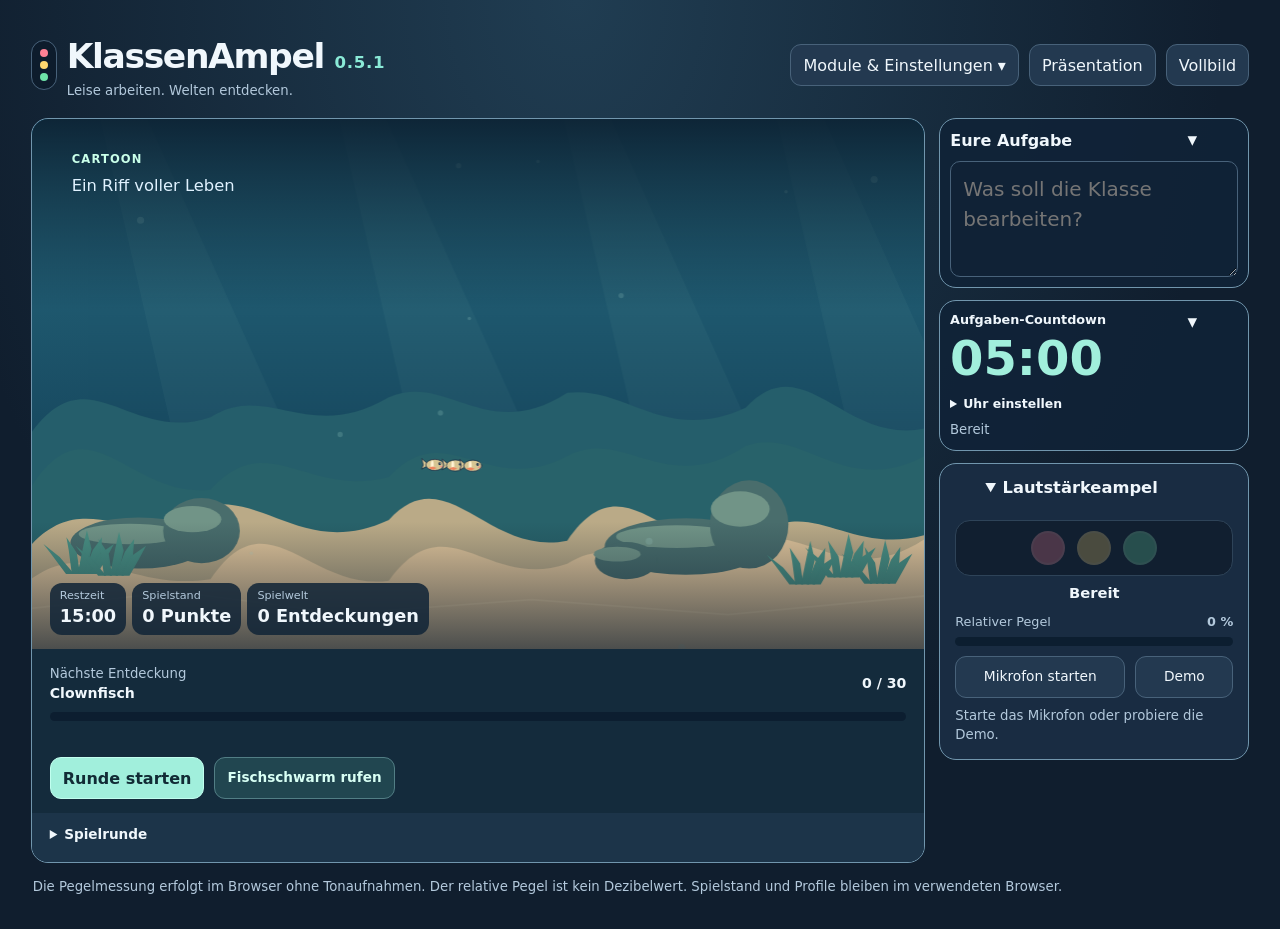
==== commit 973dc08f: "Publish 0.5.1: named saved views with direct in-page restore Includes saved-view management, undo op" ====
--- a/index.html
+++ b/index.html
@@ -1,4 +1,4 @@
-<!doctype html><html lang="de"><head><meta charset="utf-8"><meta name="viewport" content="width=device-width, initial-scale=1"><meta name="theme-color" content="#102337"><title>KlassenAmpel 0.5.0</title><style>
+<!doctype html><html lang="de"><head><meta charset="utf-8"><meta name="viewport" content="width=device-width, initial-scale=1"><meta name="theme-color" content="#102337"><title>KlassenAmpel 0.5.1</title><style>
 :root {
   color-scheme: dark;
   font: 16px/1.45 "Geist", "Segoe UI", system-ui, sans-serif;
@@ -323,8 +323,10 @@
 .projector .side {display:contents;}
 .projector .side > [data-board=microphone] {display:none;}
 .projector #moduleDock {grid-template-columns:repeat(auto-fit,minmax(240px,1fr));}
+
+#viewName,#savedViews {display:block;width:100%;margin:8px 0 12px;padding:9px;border:1px solid #64879b;border-radius:8px;background:#102337;color:#f0f7fc;font:inherit;}
 </style></head><body><main>
-<header class="masthead"><div class="brand"><span class="brand-lights" aria-hidden="true"><i></i><i></i><i></i></span><div><h1>KlassenAmpel <small>0.5.0</small></h1><p>Leise arbeiten. Welten entdecken.</p></div></div><div class="actions"><button id="menuToggle" aria-expanded="false" aria-controls="workspaceMenu">Module & Einstellungen ▾</button><button id="projector" aria-pressed="false">Präsentation</button><button id="fullscreen">Vollbild</button><button id="exitScreensaver" hidden aria-label="Bildschirmschoner beenden">↩</button></div></header>
+<header class="masthead"><div class="brand"><span class="brand-lights" aria-hidden="true"><i></i><i></i><i></i></span><div><h1>KlassenAmpel <small>0.5.1</small></h1><p>Leise arbeiten. Welten entdecken.</p></div></div><div class="actions"><button id="menuToggle" aria-expanded="false" aria-controls="workspaceMenu">Module & Einstellungen ▾</button><button id="projector" aria-pressed="false">Präsentation</button><button id="fullscreen">Vollbild</button><button id="exitScreensaver" hidden aria-label="Bildschirmschoner beenden">↩</button></div></header>
 <section id="workspaceMenu" class="workspace-menu" hidden aria-label="Module und Einstellungen"><div class="menu-heading"><strong>Dein Arbeitsplatz</strong><button id="menuClose" aria-label="Menü schließen">×</button></div><div class="menu-grid"><section><h2>Anzeigen</h2><div id="moduleChoices"></div><div class="actions"><button id="autoArrange">Automatisch anordnen</button><button id="layoutUndo" disabled>Anordnung zurück</button></div><label for="layoutPreset">Anordnung</label><select id="layoutPreset"><option value="world">Spielwelt im Mittelpunkt</option><option value="task">Aufgabe & Uhr</option><option value="board">Tafel im Mittelpunkt</option></select><details class="panel" data-setting="modules" id="details-modules">
         <summary>Anzeige im Spielmodul</summary>
         <div class="row" hidden><label for="showTask">Aufgabenbox anzeigen</label><input id="showTask" type="checkbox" checked></div>
@@ -400,11 +402,16 @@
         <p id="previewStatus" class="hint" aria-live="polite">Die Vorschau verändert den Punktestand nicht.</p>
       </details><details id="appearanceSettings"><summary>Modul gestalten</summary><label for="appearanceTarget">Modul</label><select id="appearanceTarget"></select><label for="moduleColor">Akzentfarbe</label><input id="moduleColor" type="color" value="#7196ad"><label for="moduleOpacity">Hintergrundtransparenz</label><input id="moduleOpacity" type="range" min="0" max="100" value="0"><label><input id="moduleLocked" type="checkbox"> Position fixieren</label></details></section><section><h2>Speichern & Teilen</h2><details class="panel view-settings" data-setting="sharing" id="details-sharing">
         <summary>Ansicht speichern und teilen</summary>
+        <label for="viewName">Name der Ansicht</label><input id="viewName" type="text" maxlength="80" placeholder="Zum Beispiel: Mathematik – Stillarbeit">
         <div class="actions">
-          <button id="saveView">Ansicht speichern</button>
+          <button id="saveView">Als neue Ansicht speichern</button>
           <button id="exportView">Ansicht als HTML exportieren</button>
           <button id="shareView">Online-Link erstellen</button>
         </div>
+        <label for="savedViews">Gespeicherte Ansichten</label><select id="savedViews" aria-label="Gespeicherte Ansicht auswählen"></select>
+        <div class="actions"><button id="loadView" disabled>Ansicht öffnen</button><button id="undoLoadView" disabled>Öffnen rückgängig</button></div>
+        <details id="savedViewActions"><summary>Gespeicherte Ansicht verwalten</summary><div class="actions"><button id="replaceView" disabled>Mit aktuellem Inhalt ersetzen</button><button id="renameView" disabled>Umbenennen</button><button id="deleteView" disabled>Löschen</button></div></details>
+        <p class="hint">Die Sammlung bleibt in diesem Browser auf diesem Gerät. HTML-Export und Online-Link übertragen jeweils die aktuelle Ansicht.</p>
         <p id="viewStatus" class="hint" aria-live="polite"></p>
         <input id="shareLink" type="url" readonly hidden aria-label="Link zur eingerichteten Ansicht">
         <p class="hint">HTML auf einem anderen Gerät öffnen oder als index.html auf GitHub Pages veröffentlichen. Online-Links enthalten die Einrichtung beim Erstellen.</p>
@@ -1783,6 +1790,7 @@
       if(Number.isFinite(game.remaining)) state.remaining=clamp(game.remaining,0,3600);
       if(Number.isFinite(game.elapsed)) state.elapsed=Math.max(0,game.elapsed);
       if(Number.isFinite(game.green)) state.green=clamp(game.green,0,state.elapsed);
+      state.previewCount=null;$('unlockPreview').value='live';
       if(hasDiscoveries()&&Number.isInteger(game.previewCount)&&game.previewCount>=0&&game.previewCount<=12) {
         state.previewCount=game.previewCount;
         $('unlockPreview').value=String(game.previewCount);
@@ -2037,7 +2045,7 @@
   function snapshot() {
     countdown();
     return {
-      version:1,appVersion:'0.5.0',task:task.value,layout,moduleState,countdownMinutes:Number($('countdownMinutes').value),remaining,
+      version:1,appVersion:'0.5.1',task:task.value,layout,moduleState,countdownMinutes:Number($('countdownMinutes').value),remaining,
       game:window.klassenampel.snapshot(),
       controls:Object.fromEntries(controls.map(id=>[id,$(id).type==='checkbox'?$(id).checked:$(id).value])),
       projector:document.body.classList.contains('projector'),
@@ -2050,6 +2058,7 @@
   }
   function restore(config) {
     if(!config||config.version!==1) return;
+    stopAlarm();
     window.initialModuleLayout=config.moduleLayout??(config.board?.active?config.board:{version:1,items:{}});
     window.initialWhiteboardState=config.whiteboard??{version:1,objects:[]};
     if(typeof config.task==='string') task.value=config.task.slice(0,2000);
@@ -2084,12 +2093,68 @@
     if(config.detailsOpen&&typeof config.detailsOpen==='object') for(const el of document.querySelectorAll('details[id]')) {
       if(Object.hasOwn(config.detailsOpen,el.id)) el.open=config.detailsOpen[el.id]===true;
     }
-    visibility();countdown();
-  }
+    visibility();countdown();syncNeutralOptions();
+    window.moduleLayout?.restore(window.initialModuleLayout);
+    window.whiteboard?.restore(window.initialWhiteboardState);
+  }
+  const libraryKey='klassenampel-view-library';
+  let library=[],undoOpen=null;
+  const validView=value=>value&&value.version===1&&typeof value.task==='string'&&value.controls&&typeof value.controls==='object';
+  function renderLibrary(selected=$('savedViews').value){
+    const list=$('savedViews');list.replaceChildren();
+    const empty=document.createElement('option');empty.value='';empty.textContent=library.length?'Ansicht auswählen …':'Noch keine gespeicherten Ansichten';list.append(empty);
+    for(const entry of library){const option=document.createElement('option');option.value=entry.id;option.textContent=entry.name;list.append(option);}
+    list.value=selected;
+    const disabled=!library.some(entry=>entry.id===list.value);
+    for(const id of ['loadView','replaceView','renameView','deleteView'])$(id).disabled=disabled;
+  }
+  function saveLibrary(next,selected,message){
+    try{localStorage.setItem(libraryKey,JSON.stringify({version:1,entries:next}));}
+    catch{notice('Speichern nicht möglich: Browserspeicher voll oder gesperrt. Bestehende Ansichten bleiben erhalten. Bitte HTML exportieren.');return false;}
+    library=next;renderLibrary(selected);notice(message);return true;
+  }
+  function viewName(){return $('viewName').value.trim().slice(0,80);}
+  function rememberCurrent(config){try{localStorage.setItem('klassenampel-view',JSON.stringify(config));}catch{}}
+  function selectedView(){return library.find(entry=>entry.id===$('savedViews').value);}
+  function initializeLibrary(){
+    try{
+      const saved=JSON.parse(localStorage.getItem(libraryKey)||'null');
+      if(saved?.version===1&&Array.isArray(saved.entries))library=saved.entries.filter(entry=>typeof entry?.id==='string'&&typeof entry.name==='string'&&validView(entry.config));
+      else if(!saved){
+        const legacy=JSON.parse(localStorage.getItem('klassenampel-view')||'null');
+        if(validView(legacy)){
+          const entry={id:'previous-view',name:'Bisher gespeicherte Ansicht',config:legacy};
+          if(saveLibrary([entry],entry.id,'Die bisher gespeicherte Ansicht ist jetzt in deiner Sammlung verfügbar.'))library=[entry];
+        }
+      }
+    }catch{notice('Die Sammlung konnte nicht gelesen werden. Vorhandene Daten wurden nicht überschrieben.');}
+    renderLibrary();
+  }
+  $('savedViews').onchange=()=>{renderLibrary();const entry=selectedView();if(entry)$('viewName').value=entry.name;};
   $('saveView').onclick=()=>{
-    try{localStorage.setItem('klassenampel-view',JSON.stringify(snapshot()));notice('Die komplette Einrichtung ist in diesem Browser gespeichert.');}
-    catch{notice('Speicherung gesperrt. Bitte die Ansicht als HTML exportieren.');}
-  };
+    const name=viewName()||'Ansicht '+(library.length+1),config=snapshot();
+    const entry={id:crypto.randomUUID?.()??Date.now().toString(36)+Math.random().toString(36).slice(2),name,config};
+    if(saveLibrary([...library,entry],entry.id,'„'+name+'“ gespeichert. Über „Ansicht öffnen“ jederzeit wieder aufrufen.')){$('viewName').value=name;rememberCurrent(config);}
+  };
+  $('loadView').onclick=()=>{
+    const entry=selectedView();if(!entry)return;
+    undoOpen=structuredClone(snapshot());restore(structuredClone(entry.config));rememberCurrent(snapshot());
+    $('undoLoadView').disabled=false;notice('„'+entry.name+'“ geöffnet. Spielrunde und Countdown sind pausiert.');
+  };
+  $('undoLoadView').onclick=()=>{if(!undoOpen)return;restore(undoOpen);undoOpen=null;$('undoLoadView').disabled=true;rememberCurrent(snapshot());notice('Die vorherige Arbeitsansicht wurde wiederhergestellt.');};
+  $('replaceView').onclick=()=>{
+    const entry=selectedView();if(!entry||!confirm('„'+entry.name+'“ mit der aktuellen Ansicht ersetzen?'))return;
+    const config=snapshot();if(saveLibrary(library.map(item=>item.id===entry.id?{...item,config}:item),entry.id,'Gespeicherte Ansicht aktualisiert.'))rememberCurrent(config);
+  };
+  $('renameView').onclick=()=>{
+    const entry=selectedView(),name=viewName();if(!entry)return;if(!name){notice('Bitte oben einen Namen eingeben.');return;}
+    saveLibrary(library.map(item=>item.id===entry.id?{...item,name}:item),entry.id,'Ansicht umbenannt.');
+  };
+  $('deleteView').onclick=()=>{
+    const entry=selectedView();if(!entry||!confirm('„'+entry.name+'“ aus der Sammlung löschen?'))return;
+    saveLibrary(library.filter(item=>item.id!==entry.id),'','Ansicht aus der Sammlung gelöscht. Die aktuelle Arbeitsfläche bleibt erhalten.');
+  };
+  initializeLibrary();
   function exportHtml() {
     const clone=document.documentElement.cloneNode(true);
     window.moduleLayout?.prepareExport(clone);
@@ -2098,6 +2163,8 @@
     const data=document.createElement('script');data.id='viewConfig';data.type='application/json';
     data.textContent=JSON.stringify(snapshot()).replaceAll('<','\\u003c');
     clone.querySelector('head').append(data);
+    clone.querySelector('#savedViews').replaceChildren();clone.querySelector('#viewName').value='';
+    for(const id of ['loadView','replaceView','renameView','deleteView','undoLoadView'])clone.querySelector('#'+id).disabled=true;
     clone.querySelector('#shareLink').value='';clone.querySelector('#shareLink').hidden=true;
     return '<!doctype html>\n'+clone.outerHTML;
   }
@@ -2474,7 +2541,7 @@
   restoring=false;
   load(saved??{version:2,visible:{whiteboard:false}});syncChoices();selectAppearance('mainScreen');
   if(saved?.version===1)$('layoutNotice').textContent='Ansicht aus 0.4 übernommen. Statusanzeigen und Einstellungen sind jetzt fest gruppiert.';
-  window.moduleLayout={snapshot,prepareExport,isFree:id=>Boolean(items[id==='taskModule'?'task':id==='countdownModule'?'countdown':id]),reset,autoArrange};
+  window.moduleLayout={restore:saved=>{load(saved);history.length=0;$('layoutUndo').disabled=true;syncChoices();selectAppearance($('appearanceTarget').value);persist();},snapshot,prepareExport,isFree:id=>Boolean(items[id==='taskModule'?'task':id==='countdownModule'?'countdown':id]),reset,autoArrange};
   $('resetLayout').addEventListener('click',()=>{reset();syncChoices();});$('autoArrange').onclick=()=>autoArrange();
   let timer;window.addEventListener('resize',()=>{refresh();clearTimeout(timer);if(automatic)timer=setTimeout(()=>autoArrange(false),80);});
   // Settings are in a fixed menu; opening them must never reorder the classroom surface.
@@ -2739,6 +2806,8 @@
   };
   let saved=window.initialWhiteboardState;
   if(!saved)try{saved=JSON.parse(localStorage.getItem('klassenampel-whiteboard')||'null');}catch{}
+  function restore(saved){
+    objects=[];selected=null;gesture=null;undo.length=0;images.clear();
   if(saved?.version===1&&Array.isArray(saved.objects)){
     for(const obj of saved.objects){
       if(obj.type==='stroke'&&Array.isArray(obj.points)&&Number.isFinite(obj.width)&&/^#[0-9a-f]{6}$/i.test(obj.color)){
@@ -2751,8 +2820,11 @@
       }
     }
   }
+    draw();
+  }
+  restore(saved);
   window.whiteboard={
-    snapshot,
+    restore:state=>{restore(state);persist();},snapshot,
     prepareExport:clone=>clone.querySelector('#whiteboardTextLayer')?.replaceChildren()
   };
   new MutationObserver(draw).observe(document.documentElement,{attributes:true,attributeFilter:['style']});
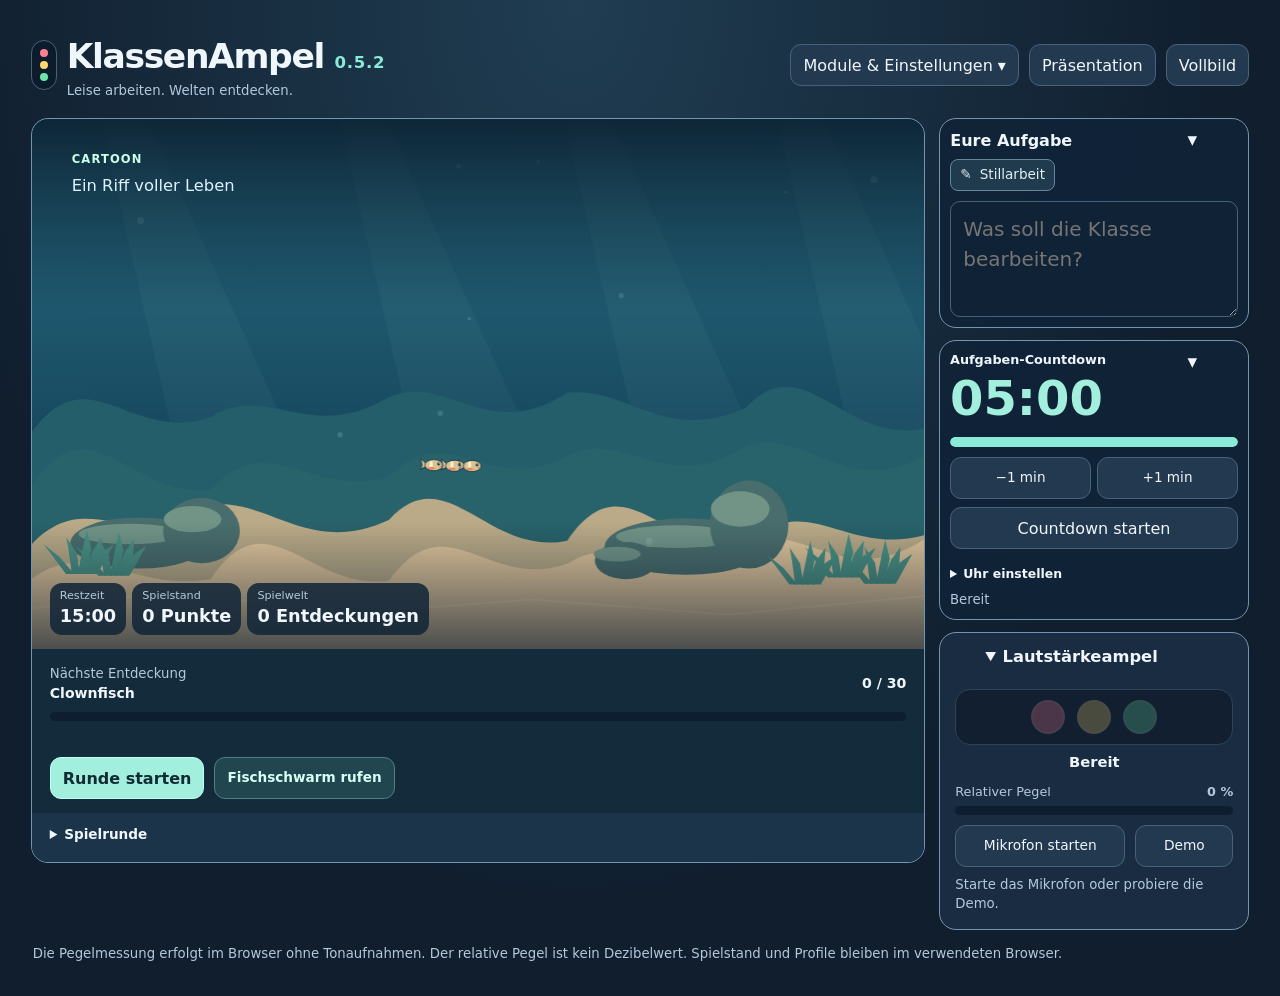
==== commit 710915e8: "Publish 0.5.2: timer shortcuts, visual time and task guidance Preserve saved views and fix responsiv" ====
--- a/index.html
+++ b/index.html
@@ -1,4 +1,4 @@
-<!doctype html><html lang="de"><head><meta charset="utf-8"><meta name="viewport" content="width=device-width, initial-scale=1"><meta name="theme-color" content="#102337"><title>KlassenAmpel 0.5.1</title><style>
+<!doctype html><html lang="de"><head><meta charset="utf-8"><meta name="viewport" content="width=device-width, initial-scale=1"><meta name="theme-color" content="#102337"><title>KlassenAmpel 0.5.2</title><style>
 :root {
   color-scheme: dark;
   font: 16px/1.45 "Geist", "Segoe UI", system-ui, sans-serif;
@@ -325,14 +325,31 @@
 .projector #moduleDock {grid-template-columns:repeat(auto-fit,minmax(240px,1fr));}
 
 #viewName,#savedViews {display:block;width:100%;margin:8px 0 12px;padding:9px;border:1px solid #64879b;border-radius:8px;background:#102337;color:#f0f7fc;font:inherit;}
+
+/* 0.5.2: time and work guidance stay inside their existing modules. */
+.countdown-quick,.countdown-presets {display:flex;flex-wrap:wrap;gap:6px;margin:8px 0;}
+.countdown-quick button {flex:1;min-width:70px;padding:6px 8px;font-size:.85rem;}
+.countdown-presets {width:100%;}
+.countdown-presets button {flex:1 1 40%;padding:6px;font-size:.85rem;}
+#countdownProgress {display:block;width:100%;height:10px;margin:10px 0;accent-color:#8aead7;}
+#countdownProgress::-webkit-progress-value {background:#8aead7;}
+.work-mode-badge {display:flex;align-items:center;gap:8px;width:fit-content;max-width:100%;padding:5px 9px;margin:7px 0 10px;border:1px solid #64879b;border-radius:8px;background:#203a4e;color:#e1f0f4;font-size:.85rem;}
+#taskFollowUp {margin-top:10px;}
+#taskFollowUp summary {font-size:.88rem;}
+#followUpTask {font-family:inherit;font-size:var(--task-font-size,20px);margin-top:8px;min-height:85px;}
+
+.free-layout > footer {position:absolute;top:100%;left:12px;right:12px;margin:0;padding-bottom:12px;}
+#countdownStart {width:100%;margin:0 0 8px;}
 </style></head><body><main>
-<header class="masthead"><div class="brand"><span class="brand-lights" aria-hidden="true"><i></i><i></i><i></i></span><div><h1>KlassenAmpel <small>0.5.1</small></h1><p>Leise arbeiten. Welten entdecken.</p></div></div><div class="actions"><button id="menuToggle" aria-expanded="false" aria-controls="workspaceMenu">Module & Einstellungen ▾</button><button id="projector" aria-pressed="false">Präsentation</button><button id="fullscreen">Vollbild</button><button id="exitScreensaver" hidden aria-label="Bildschirmschoner beenden">↩</button></div></header>
+<header class="masthead"><div class="brand"><span class="brand-lights" aria-hidden="true"><i></i><i></i><i></i></span><div><h1>KlassenAmpel <small>0.5.2</small></h1><p>Leise arbeiten. Welten entdecken.</p></div></div><div class="actions"><button id="menuToggle" aria-expanded="false" aria-controls="workspaceMenu">Module & Einstellungen ▾</button><button id="projector" aria-pressed="false">Präsentation</button><button id="fullscreen">Vollbild</button><button id="exitScreensaver" hidden aria-label="Bildschirmschoner beenden">↩</button></div></header>
 <section id="workspaceMenu" class="workspace-menu" hidden aria-label="Module und Einstellungen"><div class="menu-heading"><strong>Dein Arbeitsplatz</strong><button id="menuClose" aria-label="Menü schließen">×</button></div><div class="menu-grid"><section><h2>Anzeigen</h2><div id="moduleChoices"></div><div class="actions"><button id="autoArrange">Automatisch anordnen</button><button id="layoutUndo" disabled>Anordnung zurück</button></div><label for="layoutPreset">Anordnung</label><select id="layoutPreset"><option value="world">Spielwelt im Mittelpunkt</option><option value="task">Aufgabe & Uhr</option><option value="board">Tafel im Mittelpunkt</option></select><details class="panel" data-setting="modules" id="details-modules">
-        <summary>Anzeige im Spielmodul</summary>
+        <summary>Anzeigen im Detail</summary>
         <div class="row" hidden><label for="showTask">Aufgabenbox anzeigen</label><input id="showTask" type="checkbox" checked></div>
         <div class="row" hidden><label for="showCountdown">Countdown anzeigen</label><input id="showCountdown" type="checkbox" checked></div>
         <div class="row"><label for="showHud">Spielstand anzeigen</label><input id="showHud" type="checkbox" checked></div>
         <div class="row"><label for="showDiscovery">Entdeckungen anzeigen</label><input id="showDiscovery" type="checkbox" checked></div>
+        <div class="row"><label for="showWorkMode">Arbeitsform bei der Aufgabe</label><input id="showWorkMode" type="checkbox" checked></div>
+        <div class="row"><label for="showFollowUp">„Fertig? Dann …“ bei der Aufgabe</label><input id="showFollowUp" type="checkbox"></div>
         <button id="resetLayout">Positionen zurücksetzen</button>
         <p class="hint">Boxen am Griff in die Spielwelt oder nach außen ziehen.</p>
       </details></section><section><h2>Unterricht</h2><details class="panel" data-setting="teaching" id="details-teaching">
@@ -484,16 +501,23 @@
         <p id="whiteboardStatus" class="hint" role="status">Mit Stift zeichnen oder Text und Fotos hinzufügen. Objekte mit „Verschieben“ anordnen.</p>
       </section></div><aside class="side" aria-label="Arbeitsmodule"><div id="moduleDock" class="module-dock"><section id="taskModule" class="panel task-panel floating-module" aria-labelledby="taskLabel" data-board="task">
         <button class="drag-handle" data-drag="taskModule" aria-label="Aufgabenbox verschieben, auch mit Pfeiltasten">⠿ Aufgabe verschieben</button><label id="taskLabel" for="taskText">Eure Aufgabe</label>
+        <p id="workModeBadge" class="work-mode-badge"><span id="workModeIcon" aria-hidden="true">✎</span><span id="workModeLabel">Stillarbeit</span></p>
         <textarea id="taskText" rows="3" maxlength="2000" placeholder="Was soll die Klasse bearbeiten?"></textarea>
+        <details id="taskFollowUp" hidden><summary>Fertig? Dann …</summary><textarea id="followUpTask" rows="2" maxlength="2000" aria-label="Zusatzauftrag nach dem Fertigstellen" placeholder="Zum Beispiel: Kontrolliere deine Ergebnisse."></textarea></details>
       </section><section id="countdownModule" class="panel countdown-panel floating-module" aria-labelledby="countdownLabel" data-board="countdown">
         <button class="drag-handle" data-drag="countdownModule" aria-label="Countdown verschieben, auch mit Pfeiltasten">⠿ Uhr verschieben</button><h2 id="countdownLabel">Aufgaben-Countdown</h2>
         <output id="countdownDisplay" role="timer">05:00</output>
+        <progress id="countdownProgress" value="300" max="300" aria-label="Verbleibende Aufgabenzeit"></progress>
+        <div class="countdown-quick"><button id="countdownMinus" type="button" aria-label="Aufgabenzeit um eine Minute verkürzen">−1 min</button><button id="countdownPlus" type="button" aria-label="Aufgabenzeit um eine Minute verlängern">+1 min</button></div>
+        <button id="countdownStart">Countdown starten</button>
         <details class="module-settings" id="countdownSettings"><summary>Uhr einstellen</summary><div class="actions">
+          <div class="countdown-presets" role="group" aria-label="Aufgabenzeit neu setzen"><button type="button" data-countdown-preset="2">2 min</button><button type="button" data-countdown-preset="5">5 min</button><button type="button" data-countdown-preset="10">10 min</button><button type="button" data-countdown-preset="15">15 min</button></div>
           <label for="countdownMinutes">Minuten</label>
           <input id="countdownMinutes" type="number" min="1" max="180" step="1" value="5" required>
-          <button id="countdownStart">Countdown starten</button>
+
           <button id="countdownReset">Neu setzen</button>
         </div>
+        <div class="row"><label for="showCountdownProgress">Restzeit als Balken anzeigen</label><input id="showCountdownProgress" type="checkbox" checked></div>
         <div class="row"><label for="countdownSound">Signalton bei Ablauf</label><input id="countdownSound" type="checkbox" checked></div>
         </details><p id="countdownStatus" class="hint" aria-live="polite">Bereit</p>
       </section></div><details class="panel" open data-board="microphone" id="details-microphone">
@@ -1810,8 +1834,8 @@
   const clamp=(n,a,b)=>Math.max(a,Math.min(b,n));
   const defaults={taskModule:{x:.03,y:.14},countdownModule:{x:.72,y:.14}};
   const moduleState={taskModule:{collapsed:false,outside:true},countdownModule:{collapsed:false,outside:true}};
-  let layout=structuredClone(defaults), remaining=300, deadline=0, running=false, draggingId=null;
-  const controls=['age','work','duration','sensitivity','threshold','yellowLimit','penEnabled','penPoints','penWorld','penDelay','penStrength','penCooldown','showTask','showCountdown','showHud','showDiscovery','fontFamily','uiFontSize','taskFontSize','clockFontSize','neutralAnimation','countdownSound'];
+  let layout=structuredClone(defaults), remaining=300, countdownTotal=300, deadline=0, running=false, draggingId=null;
+  const controls=['age','work','duration','sensitivity','threshold','yellowLimit','penEnabled','penPoints','penWorld','penDelay','penStrength','penCooldown','showTask','showCountdown','showHud','showDiscovery','fontFamily','uiFontSize','taskFontSize','clockFontSize','neutralAnimation','countdownSound','showWorkMode','showFollowUp','showCountdownProgress'];
   let alarmContext=null,alarmVersion=0,alarmNodes=[];
   try {
     const savedSound=localStorage.getItem('klassenampel-countdown-sound');
@@ -1916,12 +1940,19 @@
     $('countdownDisplay').textContent=String(Math.floor(n/60)).padStart(2,'0')+':'+String(n%60).padStart(2,'0');
     $('countdownStart').textContent=running?'Countdown pausieren':remaining===0?'Erneut starten':'Countdown starten';
     $('countdownMinutes').disabled=running;
+    $('countdownMinus').disabled=remaining<=0;
+    $('countdownPlus').disabled=remaining>=10800;
+    document.querySelectorAll('[data-countdown-preset]').forEach(button=>button.disabled=running);
+    $('countdownProgress').hidden=!$('showCountdownProgress').checked;
+    $('countdownProgress').max=Math.max(1,countdownTotal);
+    $('countdownProgress').value=remaining;
+    $('countdownProgress').setAttribute('aria-valuetext',$('countdownDisplay').textContent+' verbleibend');
     $('countdownModule').classList.toggle('finished',remaining===0);
   }
   function resetCountdown() {
     if(!$('countdownMinutes').reportValidity()) return false;
     stopAlarm();
-    remaining=Number($('countdownMinutes').value)*60; running=false;
+    remaining=Number($('countdownMinutes').value)*60;countdownTotal=remaining;running=false;
     $('countdownStatus').textContent='Bereit'; countdown(); return true;
   }
   $('countdownStart').onclick=()=>{
@@ -1933,6 +1964,20 @@
     }
     countdown();
   };
+  function adjustCountdown(seconds){
+    countdown();const wasRunning=running,before=remaining,next=clamp(before+seconds,0,10800);
+    if(next===before)return;
+    stopAlarm();countdownTotal=before>0?clamp(countdownTotal+next-before,Math.max(1,next),10800):Math.max(1,next);
+    remaining=next;
+    if(wasRunning){deadline=Date.now()+remaining*1000;running=true;}
+    else $('countdownStatus').textContent=remaining?'Aufgabenzeit angepasst · pausiert':'Bereit';
+    countdown();
+  }
+  $('countdownMinus').onclick=()=>adjustCountdown(-60);
+  $('countdownPlus').onclick=()=>adjustCountdown(60);
+  document.querySelectorAll('[data-countdown-preset]').forEach(button=>button.onclick=()=>{
+    if(running)return;$('countdownMinutes').value=button.dataset.countdownPreset;resetCountdown();
+  });
   $('countdownReset').onclick=resetCountdown;
   $('countdownMinutes').onchange=resetCountdown;
   setInterval(countdown,200);
@@ -2035,7 +2080,22 @@
       position(id);persistLayout();
     };
   });
+  function taskExtras(){
+    const modes={silent:['✎','Stillarbeit'],pair:['👥','Partnerarbeit'],group:['👥','Gruppenarbeit']};
+    const [icon,label]=modes[$('work').value]||modes.silent;
+    $('workModeIcon').textContent=icon;$('workModeLabel').textContent=label;
+    $('workModeBadge').hidden=!$('showWorkMode').checked;
+    $('taskFollowUp').hidden=!$('showFollowUp').checked;
+    $('countdownProgress').hidden=!$('showCountdownProgress').checked;
+  }
+  function saveTaskExtras(){
+    taskExtras();try{localStorage.setItem('klassenampel-task-extras',JSON.stringify({text:$('followUpTask').value,showFollowUp:$('showFollowUp').checked,showWorkMode:$('showWorkMode').checked,showCountdownProgress:$('showCountdownProgress').checked}));}catch{}
+  }
+  $('work').addEventListener('change',taskExtras);
+  $('followUpTask').oninput=saveTaskExtras;
+  for(const id of ['showWorkMode','showFollowUp','showCountdownProgress'])$(id).addEventListener('change',saveTaskExtras);
   function visibility() {
+    taskExtras();
     for(const [id,el] of Object.entries(modules)) el.hidden=!$(id).checked;
     positions();
   }
@@ -2045,7 +2105,7 @@
   function snapshot() {
     countdown();
     return {
-      version:1,appVersion:'0.5.1',task:task.value,layout,moduleState,countdownMinutes:Number($('countdownMinutes').value),remaining,
+      version:1,appVersion:'0.5.2',task:task.value,followUpTask:$('followUpTask').value,layout,moduleState,countdownMinutes:Number($('countdownMinutes').value),remaining,countdownTotal,
       game:window.klassenampel.snapshot(),
       controls:Object.fromEntries(controls.map(id=>[id,$(id).type==='checkbox'?$(id).checked:$(id).value])),
       projector:document.body.classList.contains('projector'),
@@ -2061,6 +2121,10 @@
     stopAlarm();
     window.initialModuleLayout=config.moduleLayout??(config.board?.active?config.board:{version:1,items:{}});
     window.initialWhiteboardState=config.whiteboard??{version:1,objects:[]};
+    $('followUpTask').value=typeof config.followUpTask==='string'?config.followUpTask.slice(0,2000):'';
+    $('showWorkMode').checked=config.controls?.showWorkMode!==false;
+    $('showFollowUp').checked=config.controls?.showFollowUp===true;
+    $('showCountdownProgress').checked=config.controls?.showCountdownProgress!==false;
     if(typeof config.task==='string') task.value=config.task.slice(0,2000);
     for(const id of controls) {
       const el=$(id),val=config.controls?.[id];
@@ -2084,6 +2148,7 @@
     const minutes=Number(config.countdownMinutes);
     $('countdownMinutes').value=Number.isInteger(minutes)&&minutes>=1&&minutes<=180?minutes:5;
     remaining=Number.isFinite(config.remaining)?clamp(config.remaining,0,10800):300;running=false;
+    countdownTotal=Number.isFinite(config.countdownTotal)?clamp(config.countdownTotal,Math.max(1,remaining),10800):Math.max(remaining,Number($('countdownMinutes').value)*60);
     if(config.game) window.klassenampel.restore(config.game);
     document.body.classList.toggle('projector',config.projector===true);
     $('projector').textContent=config.projector?'Bedienansicht':'Präsentation';
@@ -2193,6 +2258,11 @@
   else {
     try{
       task.value=localStorage.getItem('klassenampel-task')||'';
+      const extras=JSON.parse(localStorage.getItem('klassenampel-task-extras')||'null');
+      $('followUpTask').value=typeof extras?.text==='string'?extras.text.slice(0,2000):'';
+      $('showFollowUp').checked=extras?.showFollowUp===true;
+      $('showWorkMode').checked=extras?.showWorkMode!==false;
+      $('showCountdownProgress').checked=extras?.showCountdownProgress!==false;
       const stored=JSON.parse(localStorage.getItem('klassenampel-layout')||'null');
       for(const id of Object.keys(layout)) if(Number.isFinite(stored?.[id]?.x)&&Number.isFinite(stored?.[id]?.y)) layout[id]=stored[id];
       const prefs=JSON.parse(localStorage.getItem('klassenampel-module-state')||'null');
@@ -2228,7 +2298,7 @@
   const layer=document.createElement('div');layer.id='moduleLayer';root.append(layer);
   let items={},appearance={},colors={},locked={},visible={},preset='world',topLayer=20,automatic=false;
   const history=[];
-  const minimum={mainScreen:[320,600],microphone:[260,220],task:[240,120],countdown:[210,130],whiteboard:[320,300]};
+  const minimum={mainScreen:[320,600],microphone:[260,220],task:[240,170],countdown:[210,260],whiteboard:[320,300]};
   const minimumHeight=entry=>entry.el.tagName==='DETAILS'&&!entry.el.open?60:minimum[entry.id][1];
   const baseColors=new Map(entries.map(entry=>[entry.id,getComputedStyle(entry.el).backgroundColor]));
   const gap=12,snapDistance=18,sizeTolerance=12;
@@ -2358,6 +2428,7 @@
       }
       entries.forEach(place);
     }
+    root.classList.toggle('free-layout',Object.keys(items).length>0);
     root.style.minHeight=Object.keys(items).length?Math.max(0,...Object.values(items).map(p=>p.y+p.height+30))+'px':'';
   }
   function detach(entry){
@@ -2491,7 +2562,7 @@
     clone.querySelectorAll('.module-transparency,.module-appearance,.module-properties').forEach(el=>el.remove());
     clone.querySelectorAll('.move-grip:not([data-drag])').forEach(el=>el.remove());
     clone.querySelectorAll('.move-grip').forEach(el=>el.classList.remove('move-grip'));
-    clone.querySelector('main').style.minHeight='';
+    clone.querySelector('main').style.minHeight='';clone.querySelector('main').classList.remove('free-layout');
   }
   function load(saved){
     for(const entry of [...entries].reverse())restoreEntry(entry);items={};
@@ -2554,7 +2625,8 @@
     if(automatic)autoArrange(false);else refresh();persist();
   });
   document.querySelectorAll('#showTask,#showCountdown').forEach(el=>el.addEventListener('change',()=>{syncChoices();if(automatic)autoArrange(false);}));
-  new ResizeObserver(()=>{clearTimeout(timer);timer=setTimeout(refresh,40);}).observe(root);
+  let observationTimer;
+  new ResizeObserver(()=>{clearTimeout(observationTimer);observationTimer=setTimeout(refresh,40);}).observe(root);
   refresh();
 })();
 
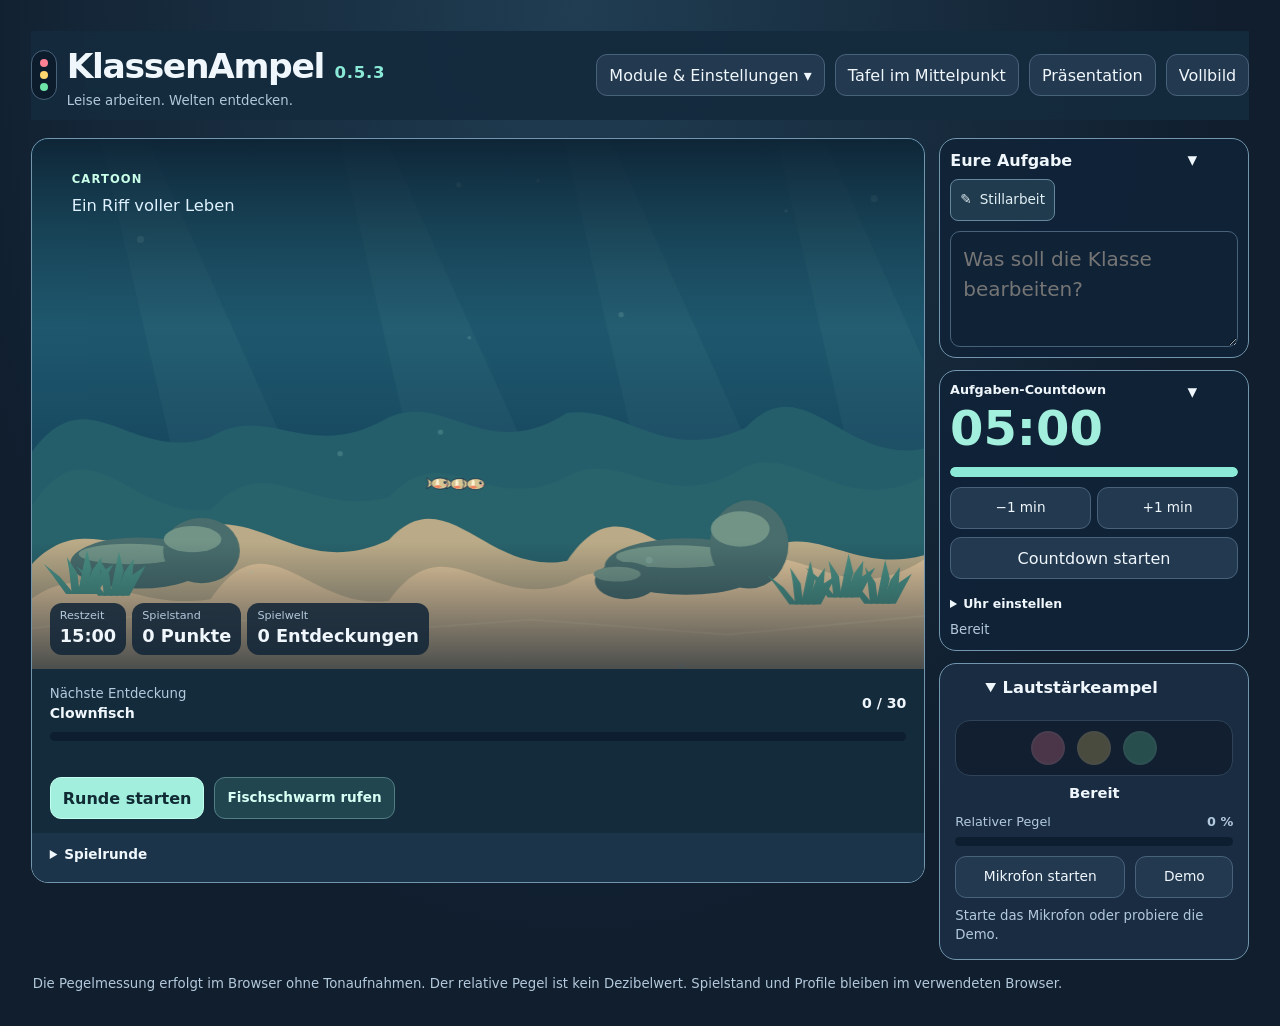
==== commit 3622cf9a: "Publish 0.5.3: direct board focus and advanced local whiteboard Add editable work mode, text formatt" ====
--- a/index.html
+++ b/index.html
@@ -1,4 +1,4 @@
-<!doctype html><html lang="de"><head><meta charset="utf-8"><meta name="viewport" content="width=device-width, initial-scale=1"><meta name="theme-color" content="#102337"><title>KlassenAmpel 0.5.2</title><style>
+<!doctype html><html lang="de"><head><meta charset="utf-8"><meta name="viewport" content="width=device-width, initial-scale=1"><meta name="theme-color" content="#102337"><title>KlassenAmpel 0.5.3</title><style>
 :root {
   color-scheme: dark;
   font: 16px/1.45 "Geist", "Segoe UI", system-ui, sans-serif;
@@ -340,8 +340,28 @@
 
 .free-layout > footer {position:absolute;top:100%;left:12px;right:12px;margin:0;padding-bottom:12px;}
 #countdownStart {width:100%;margin:0 0 8px;}
-</style></head><body><main>
-<header class="masthead"><div class="brand"><span class="brand-lights" aria-hidden="true"><i></i><i></i><i></i></span><div><h1>KlassenAmpel <small>0.5.2</small></h1><p>Leise arbeiten. Welten entdecken.</p></div></div><div class="actions"><button id="menuToggle" aria-expanded="false" aria-controls="workspaceMenu">Module & Einstellungen ▾</button><button id="projector" aria-pressed="false">Präsentation</button><button id="fullscreen">Vollbild</button><button id="exitScreensaver" hidden aria-label="Bildschirmschoner beenden">↩</button></div></header>
+
+.masthead {position:sticky;top:0;padding:10px 0;background:#152b3ef2;backdrop-filter:blur(12px);}
+#whiteboardEdit {margin:12px 0;}
+#whiteboardTextControls {display:inline-flex;align-items:center;gap:6px;flex-wrap:wrap;}
+.whiteboard-object-layer {position:absolute;pointer-events:auto;touch-action:none;}
+.whiteboard-object-layer.selected {outline:2px dashed #258f9b;outline-offset:3px;}
+#pdfDialog {width:min(740px,calc(100vw - 24px));max-height:calc(100dvh - 24px);overflow:auto;background:#192c42;color:#f0f7fc;border:1px solid #64879b;border-radius:16px;}
+#pdfDialog::backdrop {background:#06121cb0;}
+#pdfPage {width:75px;padding:9px;font:inherit;}
+#pdfPreview {display:block;width:100%;height:auto;margin:12px auto;background:#fff;}
+#whiteboardObjects {max-width:100%;}
+.work-mode-badge {cursor:pointer;}
+.projector .masthead,.screensaver .masthead {backdrop-filter:none;}
+
+.whiteboard-palette {display:inline-flex;gap:4px;flex-wrap:wrap;}
+.whiteboard-palette button {background:var(--swatch);width:26px;min-height:28px;height:28px;padding:0;border:2px solid #a5bbc9;}
+
+#whiteboardModule:not(.text-selected) #whiteboardFontSize,#whiteboardModule:not(.text-selected) label[for=whiteboardFontSize] {display:none;}
+
+@media(max-width:575px){.masthead .actions{gap:6px;}.masthead .actions button{padding:7px 9px;font-size:.85rem;}#swapFocus{font-size:0;}#swapFocus::after{content:attr(data-short);font-size:.85rem;}}
+</style><script id="pdfRuntime" type="application/json">{"version":"6.5.438","engine":"[base64]/[base64]/[base64]/dFtzXT1hOnIocyxhKTtlbHNle3RyeXtvLnVuc2FmZT90W3NdJiYobD0hMCk6ZGVsZXRlIHRbc119Y2F0Y2godCl7fWw/[base64]/[base64]/[base64]/[base64]/KHA9aShjLGgpKSYmcC52YWx1ZTpjW2hdO2lmKCFvKG0/[base64]/[base64]/[base64]/[base64]/[base64]/[base64]/[base64]/dFtmXTp7fX07bj1mdW5jdGlvbih0KXtyZXR1cm4gbCh0LGYpfX10LmV4cG9ydHM9e3NldDplLGdldDppLGhhczpuLGVuZm9yY2U6ZnVuY3Rpb24odCl7cmV0dXJuIG4odCk/[base64]/[base64]/[base64]/[base64]/[base64]/[base64]/[base64]/cy5wcm90b3R5cGU6ciBpbnN0YW5jZW9mIG8/[base64]/[base64]/[base64]/[base64]/[base64]/[base64]/[base64]/[base64]/[base64]/[base64]/eVtwXTp2b2lkIDApKX19fXJldHVybiBzKGksdCxlLGcsZil9LGludGVybmFsaXplUHJvcGVydHk9ZnVuY3Rpb24odCxpLG4pe2lmKGUpe3ZhciByPV8odCxpKTtpZihyJiYhci5jb25maWd1cmFibGUpcmV0dXJufXZvaWQgMD09PW4/[base64]/[base64]/[base64]/[base64]/[base64]/[base64]/[base64]/aCtkOmQscD1lKGMpP3Iobyk6K287aWYodT49aHx8dTwwKXRocm93IG5ldyBsKCJJbmNvcnJlY3QgaW5kZXgiKTtmb3IodmFyIGc9bmV3KGEoYykpKGgpLG09MDttPGg7bSsrKWdbbV09bT09PXU/[base64]/[base64]/bihhcmd1bWVudHNbMF0pOnZvaWQgMCxpPSJiYXNlNjQiPT09byhlKT9sOmgsYT0hIWUmJiEhZS5vbWl0UGFkZGluZztzKHRoaXMuYnVmZmVyKTtmb3IodmFyIGMsZD0wLG09dC5sZW5ndGgsZj1iKGE/[base64]/[base64]/bjpudWxsfWZ1bmN0aW9uIHVwZGF0ZVVybEhhc2godCxlLGk9ITEpe2NvbnN0IG49VVJMLnBhcnNlKHQpO2lmKG4pe24uaGFzaD1lO3JldHVybiBuLmhyZWZ9cmV0dXJuIGkmJmNyZWF0ZVZhbGlkQWJzb2x1dGVVcmwodCwiaHR0cDovL2V4YW1wbGUuY29tIik/dC5zcGxpdCgiIyIsMSlbMF0rIiIrKGU/[base64]/[base64]/[base64]/OlxzKlwvXHMqKFtcZC5dK3xub25lKSk/XCkkLyk7cmV0dXJuIGU/W01hdGgucm91bmQoMjU1KnBhcnNlRmxvYXQoZVsxXSkpLE1hdGgucm91bmQoMjU1KnBhcnNlRmxvYXQoZVsyXSkpLE1hdGgucm91bmQoMjU1KnBhcnNlRmxvYXQoZVszXSkpLHZvaWQgMCE9PWVbNF0mJiJub25lIiE9PWVbNF0/[base64]/[base64]/LmF0dHJpYnV0ZXM/[base64]/[base64]/ZG9jdW1lbnQuY3JlYXRlRWxlbWVudCh0KTpudWxsOmU/[base64]/[base64]/[base64]/[base64]/[base64]/KFxcZHsyfSk/KFxcZHsyfSk/KFxcZHsyfSk/KFxcZHsyfSk/KFtafCtcXC1dKT8oXFxkezJ9KT8nPyhcXGR7Mn0pPyc/[base64]/cjoxO2xldCBzPXBhcnNlSW50KGVbNF0sMTApO3M9cz49MCYmczw9MjM/czowO2xldCBhPXBhcnNlSW50KGVbNV0sMTApO2E9YT49MCYmYTw9NTk/YTowO2xldCBvPXBhcnNlSW50KGVbNl0sMTApO289bz49MCYmbzw9NTk/bzowO2NvbnN0IGw9ZVs3XXx8IloiO2xldCBjPXBhcnNlSW50KGVbOF0sMTApO2M9Yz49MCYmYzw9MjM/YzowO2xldCBoPXBhcnNlSW50KGVbOV0sMTApfHwwO2g9aD49MCYmaDw9NTk/[base64]/[base64]/[base64]/LmhpZGVEcm9wZG93bigpfXNob3coKXt0aGlzLiNyLmNsYXNzTGlzdC5yZW1vdmUoImhpZGRlbiIpO3RoaXMuI2w/[base64]/[base64]/[base64]/[base64]/[base64]/[base64]/[base64]/[base64]/[base64]/LnJlc29sdmUoKTt0aGlzLiNJdD1udWxsO3RoaXMuI0I/[base64]/LmRlc3Ryb3koKTt0aGlzLiMkPy5kZXN0cm95KCk7dGhpcy4jQXQ/LmRlc3Ryb3koKTt0aGlzLiNjdD8uaGlkZSgpO3RoaXMuI2N0PW51bGw7dGhpcy4jZnQ/[base64]/[base64]/[base64]/[base64]/[base64]/[base64]/LmVkaXRDb21tZW50KCl9O2Q/[base64]/[base64]/[base64]/[base64]/[base64]/[base64]/[base64]/[base64]/LnNob3dTaWRlYmFyKGUpfWlmKGUpe2Zvcihjb25zdCB0IG9mIHRoaXMuI1UudmFsdWVzKCkpaWYodC51aWQ9PT1lKXt0aGlzLnNldFNlbGVjdGVkKHQpO3M/dC5lZGl0Q29tbWVudCgpOnI/[base64]/[base64]/[base64]/[base64]/[base64]/LmVuZERyYXdpbmdTZXNzaW9uKCEwKTtpZighdGhpcy5oYXNTZWxlY3Rpb24mJiF0KXJldHVybjtjb25zdCBlPXQ/W3RdOlsuLi50aGlzLiN2dF0sdW5kbz0oKT0+e2Zvcihjb25zdCB0IG9mIGUpdGhpcy4jJHQodCl9O3RoaXMuYWRkQ29tbWFuZHMoe2NtZDooKT0+e3RoaXMuX2VkaXRvclVuZG9CYXI/LnNob3codW5kbywxPT09ZS5sZW5ndGg/ZVswXS5lZGl0b3JUeXBlOmUubGVuZ3RoKTtmb3IoY29uc3QgdCBvZiBlKXQucmVtb3ZlKCl9LHVuZG8sbXVzdEV4ZWM6ITB9KX1jb21taXRPclJlbW92ZSgpe3RoaXMuI0w/[base64]/[base64]/[base64]/[base64]/[base64]/[base64]/[base64]/[base64]/[base64]/[base64]/[base64]/[base64]/[base64]/[base64]/[base64]/dGhpcy4jaWk9ITE6dGhpcy5wYXJlbnQuc2V0U2VsZWN0ZWQodGhpcykpfWZvY3Vzb3V0KHQpe2lmKCF0aGlzLl9mb2N1c0V2ZW50c0FsbG93ZWR8fCF0aGlzLmlzQXR0YWNoZWRUb0RPTSlyZXR1cm47Y29uc3QgZT10LnJlbGF0ZWRUYXJnZXQ7aWYoIWU/[base64]/[base64]/[base64]/[base64]/LnJlbW92ZUJ1dHRvbigiY29tbWVudCIpfXJlbW92ZUVkaXRUb29sYmFyKCl7dGhpcy5fZWRpdFRvb2xiYXI/[base64]/LmRhdGF9c2V0IGFsdFRleHREYXRhKHQpe3RoaXMuI2wmJih0aGlzLiNsLmRhdGE9dCl9Z2V0IGd1ZXNzZWRBbHRUZXh0KCl7cmV0dXJuIHRoaXMuI2w/Lmd1ZXNzZWRUZXh0fWFzeW5jIHNldEd1ZXNzZWRBbHRUZXh0KHQpe2F3YWl0KHRoaXMuI2w/LnNldEd1ZXNzZWRUZXh0KHQpKX1zZXJpYWxpemVBbHRUZXh0KHQpe3JldHVybiB0aGlzLiNsPy5zZXJpYWxpemUodCl9aGFzQWx0VGV4dCgpe3JldHVybiEhdGhpcy4jbCYmIXRoaXMuI2wuaXNFbXB0eSgpfWhhc0FsdFRleHREYXRhKCl7cmV0dXJuIHRoaXMuI2w/Lmhhc0RhdGEoKT8/[base64]/MX19c2V0IGNvbW1lbnQodCl7dGhpcy4jY3x8PW5ldyBDb21tZW50KHRoaXMpOyJvYmplY3QiPT10eXBlb2YgdCYmbnVsbCE9PXQ/[base64]/[base64]/[base64]/[base64]/[base64]/LnBhcmVudE5vZGUhPT10aGlzLiNZZSYmdGhpcy4jZ2koKX0jSWkodCl7dGhpcy4jZWk9dGhpcy4jYWk/[base64]/LmNsYXNzTGlzdC5hZGQoInNlbGVjdGVkRWRpdG9yIik7aWYodGhpcy5fZWRpdFRvb2xiYXIpe3RoaXMuI09pKCk7dGhpcy4jbD8udG9nZ2xlQWx0VGV4dEJhZGdlKCExKX1lbHNlIHRoaXMuYWRkRWRpdFRvb2xiYXIoKS50aGVuKCgpPT57dGhpcy5kaXY/[base64]/[base64]/[base64]/[base64]/[base64]/[base64]/bis9MTppKz0xKTtjb250aW51ZX1yLmlzQ29tbWVudERlbGV0ZWQ/[base64]/[base64]/[base64]/[base64]/Lm5hbWUpO2Z1bmN0aW9uIGdldFdvcmtlclNyYyh0KXtpZighZnVuY3Rpb24gaXNTYW1lT3JpZ2luKHQsZSl7Y29uc3QgaT1VUkwucGFyc2UodCk7aWYoIWk/[base64]/[base64]/[base64]/cy5zdGFydENhbGwucmVzb2x2ZSgpOnMuc3RhcnRDYWxsLnJlamVjdCh3cmFwUmVhc29uKHQucmVhc29uKSk7YnJlYWs7Y2FzZSB4bjp0LnN1Y2Nlc3M/[base64]/LnByb21pc2UsdC5wdWxsQ2FsbD8ucHJvbWlzZSx0LmNhbmNlbENhbGw/[base64]/ImJ5dGVzIjoidGV4dCIsbj1hd2FpdCBmZXRjaERhdGEodCxpKTtyZXR1cm4gbiBpbnN0YW5jZW9mIFVpbnQ4QXJyYXk/[base64]/[base64]/[base64]/[base64]/[base64]/[base64]/MDooZy10KS8oZy1mKTtNPXAtKHAtbSkqZTtEPXctKHctQSkqZTtJPXYtKHYteCkqZTtPPV8tKF8tQykqZX1lbHNle2xldCBlO2U9dD55PzE6Zj09PXk/[base64]/[base64]/[base64]/[base64]/[base64]/[base64]/[base64]/[base64]/LnJlY29yZE5hbWVkRGVwZW5kZW5jeSh0LGUpO3JldHVybiBlLnN0YXJ0c1dpdGgoImdfIik/[base64]/Q2FudmFzR3JhcGhpY3MuI05uLmdldE9ySW5zZXJ0Q29tcHV0ZWQodCxtYWtlTWFwKTt0cnl7bGV0IGw9ZXx8MDtjb25zdCBjPWEubGVuZ3RoO2lmKGM9PT1sKXJldHVybiBsO2NvbnN0IGg9Yy1sPjEwJiYiZnVuY3Rpb24iPT10eXBlb2YgaSxkPWg/[base64]/P251bGw7aWYobSE9PVZpLmRlcGVuZGVuY3kpbnVsbD09PWY/[base64]/dC5kaXNwbGF5V2lkdGgsbj10LmhlaWdodD8/[base64]/[base64]/dGhpcy50ZW1wU01hc2s6bnVsbDt0aGlzLmN1cnJlbnQuYWN0aXZlU01hc2smJih0aGlzLmN1cn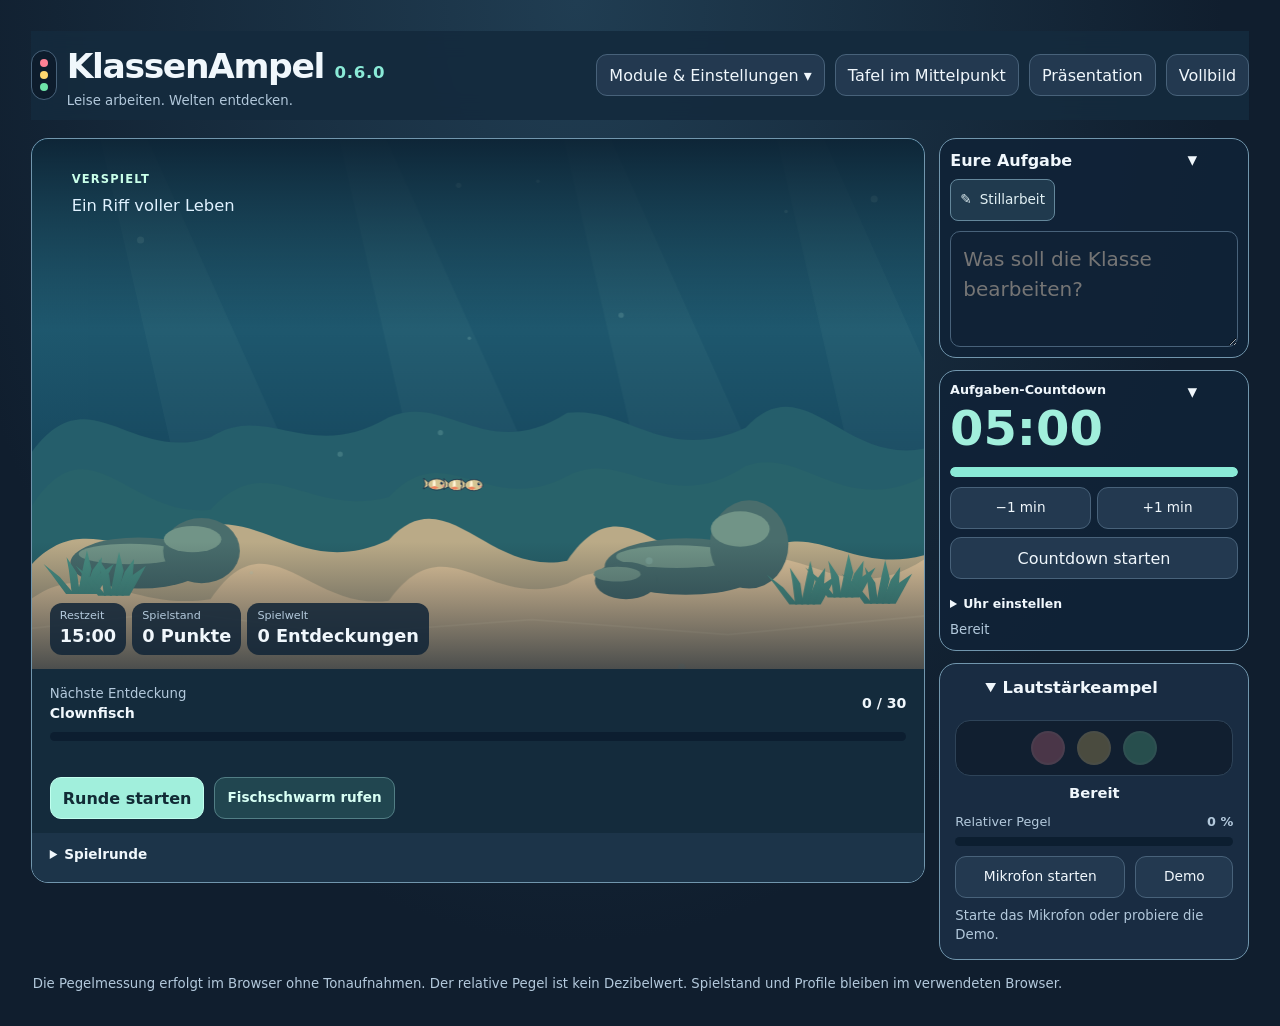
==== commit 81b48ed1: "Publish 0.6.0: independent retro worlds and neutral style names Rename graphics to Verspielt and Ret" ====
--- a/index.html
+++ b/index.html
@@ -1,4 +1,4 @@
-<!doctype html><html lang="de"><head><meta charset="utf-8"><meta name="viewport" content="width=device-width, initial-scale=1"><meta name="theme-color" content="#102337"><title>KlassenAmpel 0.5.3</title><style>
+<!doctype html><html lang="de"><head><meta charset="utf-8"><meta name="viewport" content="width=device-width, initial-scale=1"><meta name="theme-color" content="#102337"><title>KlassenAmpel 0.6.0</title><style>
 :root {
   color-scheme: dark;
   font: 16px/1.45 "Geist", "Segoe UI", system-ui, sans-serif;
@@ -360,8 +360,13 @@
 #whiteboardModule:not(.text-selected) #whiteboardFontSize,#whiteboardModule:not(.text-selected) label[for=whiteboardFontSize] {display:none;}
 
 @media(max-width:575px){.masthead .actions{gap:6px;}.masthead .actions button{padding:7px 9px;font-size:.85rem;}#swapFocus{font-size:0;}#swapFocus::after{content:attr(data-short);font-size:.85rem;}}
+
+/* Retro has its own artwork; UI text remains readable and configurable. */
+.pixel .world::before {background:none;}
+.pixel.city-view .world-heading p,.pixel.city-view .style-name {color:#e0edf2;text-shadow:none;}
+.pixel .world {border-color:#607c92;}
 </style><script id="pdfRuntime" type="application/json">{"version":"6.5.438","engine":"[base64]/[base64]/[base64]/dFtzXT1hOnIocyxhKTtlbHNle3RyeXtvLnVuc2FmZT90W3NdJiYobD0hMCk6ZGVsZXRlIHRbc119Y2F0Y2godCl7fWw/[base64]/[base64]/[base64]/[base64]/KHA9aShjLGgpKSYmcC52YWx1ZTpjW2hdO2lmKCFvKG0/[base64]/[base64]/[base64]/[base64]/[base64]/[base64]/[base64]/dFtmXTp7fX07bj1mdW5jdGlvbih0KXtyZXR1cm4gbCh0LGYpfX10LmV4cG9ydHM9e3NldDplLGdldDppLGhhczpuLGVuZm9yY2U6ZnVuY3Rpb24odCl7cmV0dXJuIG4odCk/[base64]/[base64]/[base64]/[base64]/[base64]/[base64]/[base64]/cy5wcm90b3R5cGU6ciBpbnN0YW5jZW9mIG8/[base64]/[base64]/[base64]/[base64]/[base64]/[base64]/[base64]/[base64]/[base64]/[base64]/eVtwXTp2b2lkIDApKX19fXJldHVybiBzKGksdCxlLGcsZil9LGludGVybmFsaXplUHJvcGVydHk9ZnVuY3Rpb24odCxpLG4pe2lmKGUpe3ZhciByPV8odCxpKTtpZihyJiYhci5jb25maWd1cmFibGUpcmV0dXJufXZvaWQgMD09PW4/[base64]/[base64]/[base64]/[base64]/[base64]/[base64]/[base64]/aCtkOmQscD1lKGMpP3Iobyk6K287aWYodT49aHx8dTwwKXRocm93IG5ldyBsKCJJbmNvcnJlY3QgaW5kZXgiKTtmb3IodmFyIGc9bmV3KGEoYykpKGgpLG09MDttPGg7bSsrKWdbbV09bT09PXU/[base64]/[base64]/bihhcmd1bWVudHNbMF0pOnZvaWQgMCxpPSJiYXNlNjQiPT09byhlKT9sOmgsYT0hIWUmJiEhZS5vbWl0UGFkZGluZztzKHRoaXMuYnVmZmVyKTtmb3IodmFyIGMsZD0wLG09dC5sZW5ndGgsZj1iKGE/[base64]/[base64]/bjpudWxsfWZ1bmN0aW9uIHVwZGF0ZVVybEhhc2godCxlLGk9ITEpe2NvbnN0IG49VVJMLnBhcnNlKHQpO2lmKG4pe24uaGFzaD1lO3JldHVybiBuLmhyZWZ9cmV0dXJuIGkmJmNyZWF0ZVZhbGlkQWJzb2x1dGVVcmwodCwiaHR0cDovL2V4YW1wbGUuY29tIik/dC5zcGxpdCgiIyIsMSlbMF0rIiIrKGU/[base64]/[base64]/[base64]/OlxzKlwvXHMqKFtcZC5dK3xub25lKSk/XCkkLyk7cmV0dXJuIGU/W01hdGgucm91bmQoMjU1KnBhcnNlRmxvYXQoZVsxXSkpLE1hdGgucm91bmQoMjU1KnBhcnNlRmxvYXQoZVsyXSkpLE1hdGgucm91bmQoMjU1KnBhcnNlRmxvYXQoZVszXSkpLHZvaWQgMCE9PWVbNF0mJiJub25lIiE9PWVbNF0/[base64]/[base64]/LmF0dHJpYnV0ZXM/[base64]/[base64]/ZG9jdW1lbnQuY3JlYXRlRWxlbWVudCh0KTpudWxsOmU/[base64]/[base64]/[base64]/[base64]/[base64]/KFxcZHsyfSk/KFxcZHsyfSk/KFxcZHsyfSk/KFxcZHsyfSk/KFtafCtcXC1dKT8oXFxkezJ9KT8nPyhcXGR7Mn0pPyc/[base64]/cjoxO2xldCBzPXBhcnNlSW50KGVbNF0sMTApO3M9cz49MCYmczw9MjM/czowO2xldCBhPXBhcnNlSW50KGVbNV0sMTApO2E9YT49MCYmYTw9NTk/YTowO2xldCBvPXBhcnNlSW50KGVbNl0sMTApO289bz49MCYmbzw9NTk/bzowO2NvbnN0IGw9ZVs3XXx8IloiO2xldCBjPXBhcnNlSW50KGVbOF0sMTApO2M9Yz49MCYmYzw9MjM/YzowO2xldCBoPXBhcnNlSW50KGVbOV0sMTApfHwwO2g9aD49MCYmaDw9NTk/[base64]/[base64]/[base64]/LmhpZGVEcm9wZG93bigpfXNob3coKXt0aGlzLiNyLmNsYXNzTGlzdC5yZW1vdmUoImhpZGRlbiIpO3RoaXMuI2w/[base64]/[base64]/[base64]/[base64]/[base64]/[base64]/[base64]/[base64]/[base64]/LnJlc29sdmUoKTt0aGlzLiNJdD1udWxsO3RoaXMuI0I/[base64]/LmRlc3Ryb3koKTt0aGlzLiMkPy5kZXN0cm95KCk7dGhpcy4jQXQ/LmRlc3Ryb3koKTt0aGlzLiNjdD8uaGlkZSgpO3RoaXMuI2N0PW51bGw7dGhpcy4jZnQ/[base64]/[base64]/[base64]/[base64]/[base64]/[base64]/LmVkaXRDb21tZW50KCl9O2Q/[base64]/[base64]/[base64]/[base64]/[base64]/[base64]/[base64]/[base64]/LnNob3dTaWRlYmFyKGUpfWlmKGUpe2Zvcihjb25zdCB0IG9mIHRoaXMuI1UudmFsdWVzKCkpaWYodC51aWQ9PT1lKXt0aGlzLnNldFNlbGVjdGVkKHQpO3M/dC5lZGl0Q29tbWVudCgpOnI/[base64]/[base64]/[base64]/[base64]/[base64]/LmVuZERyYXdpbmdTZXNzaW9uKCEwKTtpZighdGhpcy5oYXNTZWxlY3Rpb24mJiF0KXJldHVybjtjb25zdCBlPXQ/W3RdOlsuLi50aGlzLiN2dF0sdW5kbz0oKT0+e2Zvcihjb25zdCB0IG9mIGUpdGhpcy4jJHQodCl9O3RoaXMuYWRkQ29tbWFuZHMoe2NtZDooKT0+e3RoaXMuX2VkaXRvclVuZG9CYXI/LnNob3codW5kbywxPT09ZS5sZW5ndGg/ZVswXS5lZGl0b3JUeXBlOmUubGVuZ3RoKTtmb3IoY29uc3QgdCBvZiBlKXQucmVtb3ZlKCl9LHVuZG8sbXVzdEV4ZWM6ITB9KX1jb21taXRPclJlbW92ZSgpe3RoaXMuI0w/[base64]/[base64]/[base64]/[base64]/[base64]/[base64]/[base64]/[base64]/[base64]/[base64]/[base64]/[base64]/[base64]/[base64]/[base64]/dGhpcy4jaWk9ITE6dGhpcy5wYXJlbnQuc2V0U2VsZWN0ZWQodGhpcykpfWZvY3Vzb3V0KHQpe2lmKCF0aGlzLl9mb2N1c0V2ZW50c0FsbG93ZWR8fCF0aGlzLmlzQXR0YWNoZWRUb0RPTSlyZXR1cm47Y29uc3QgZT10LnJlbGF0ZWRUYXJnZXQ7aWYoIWU/[base64]/[base64]/[base64]/[base64]/LnJlbW92ZUJ1dHRvbigiY29tbWVudCIpfXJlbW92ZUVkaXRUb29sYmFyKCl7dGhpcy5fZWRpdFRvb2xiYXI/[base64]/LmRhdGF9c2V0IGFsdFRleHREYXRhKHQpe3RoaXMuI2wmJih0aGlzLiNsLmRhdGE9dCl9Z2V0IGd1ZXNzZWRBbHRUZXh0KCl7cmV0dXJuIHRoaXMuI2w/Lmd1ZXNzZWRUZXh0fWFzeW5jIHNldEd1ZXNzZWRBbHRUZXh0KHQpe2F3YWl0KHRoaXMuI2w/LnNldEd1ZXNzZWRUZXh0KHQpKX1zZXJpYWxpemVBbHRUZXh0KHQpe3JldHVybiB0aGlzLiNsPy5zZXJpYWxpemUodCl9aGFzQWx0VGV4dCgpe3JldHVybiEhdGhpcy4jbCYmIXRoaXMuI2wuaXNFbXB0eSgpfWhhc0FsdFRleHREYXRhKCl7cmV0dXJuIHRoaXMuI2w/Lmhhc0RhdGEoKT8/[base64]/MX19c2V0IGNvbW1lbnQodCl7dGhpcy4jY3x8PW5ldyBDb21tZW50KHRoaXMpOyJvYmplY3QiPT10eXBlb2YgdCYmbnVsbCE9PXQ/[base64]/[base64]/[base64]/[base64]/[base64]/LnBhcmVudE5vZGUhPT10aGlzLiNZZSYmdGhpcy4jZ2koKX0jSWkodCl7dGhpcy4jZWk9dGhpcy4jYWk/[base64]/LmNsYXNzTGlzdC5hZGQoInNlbGVjdGVkRWRpdG9yIik7aWYodGhpcy5fZWRpdFRvb2xiYXIpe3RoaXMuI09pKCk7dGhpcy4jbD8udG9nZ2xlQWx0VGV4dEJhZGdlKCExKX1lbHNlIHRoaXMuYWRkRWRpdFRvb2xiYXIoKS50aGVuKCgpPT57dGhpcy5kaXY/[base64]/[base64]/[base64]/[base64]/[base64]/[base64]/bis9MTppKz0xKTtjb250aW51ZX1yLmlzQ29tbWVudERlbGV0ZWQ/[base64]/[base64]/[base64]/[base64]/Lm5hbWUpO2Z1bmN0aW9uIGdldFdvcmtlclNyYyh0KXtpZighZnVuY3Rpb24gaXNTYW1lT3JpZ2luKHQsZSl7Y29uc3QgaT1VUkwucGFyc2UodCk7aWYoIWk/[base64]/[base64]/[base64]/cy5zdGFydENhbGwucmVzb2x2ZSgpOnMuc3RhcnRDYWxsLnJlamVjdCh3cmFwUmVhc29uKHQucmVhc29uKSk7YnJlYWs7Y2FzZSB4bjp0LnN1Y2Nlc3M/[base64]/LnByb21pc2UsdC5wdWxsQ2FsbD8ucHJvbWlzZSx0LmNhbmNlbENhbGw/[base64]/ImJ5dGVzIjoidGV4dCIsbj1hd2FpdCBmZXRjaERhdGEodCxpKTtyZXR1cm4gbiBpbnN0YW5jZW9mIFVpbnQ4QXJyYXk/[base64]/[base64]/[base64]/[base64]/[base64]/[base64]/MDooZy10KS8oZy1mKTtNPXAtKHAtbSkqZTtEPXctKHctQSkqZTtJPXYtKHYteCkqZTtPPV8tKF8tQykqZX1lbHNle2xldCBlO2U9dD55PzE6Zj09PXk/[base64]/[base64]/[base64]/[base64]/[base64]/[base64]/[base64]/[base64]/LnJlY29yZE5hbWVkRGVwZW5kZW5jeSh0LGUpO3JldHVybiBlLnN0YXJ0c1dpdGgoImdfIik/[base64]/Q2FudmFzR3JhcGhpY3MuI05uLmdldE9ySW5zZXJ0Q29tcHV0ZWQodCxtYWtlTWFwKTt0cnl7bGV0IGw9ZXx8MDtjb25zdCBjPWEubGVuZ3RoO2lmKGM9PT1sKXJldHVybiBsO2NvbnN0IGg9Yy1sPjEwJiYiZnVuY3Rpb24iPT10eXBlb2YgaSxkPWg/[base64]/P251bGw7aWYobSE9PVZpLmRlcGVuZGVuY3kpbnVsbD09PWY/[base64]/dC5kaXNwbGF5V2lkdGgsbj10LmhlaWdodD8/[base64]/[base64]/[base64]